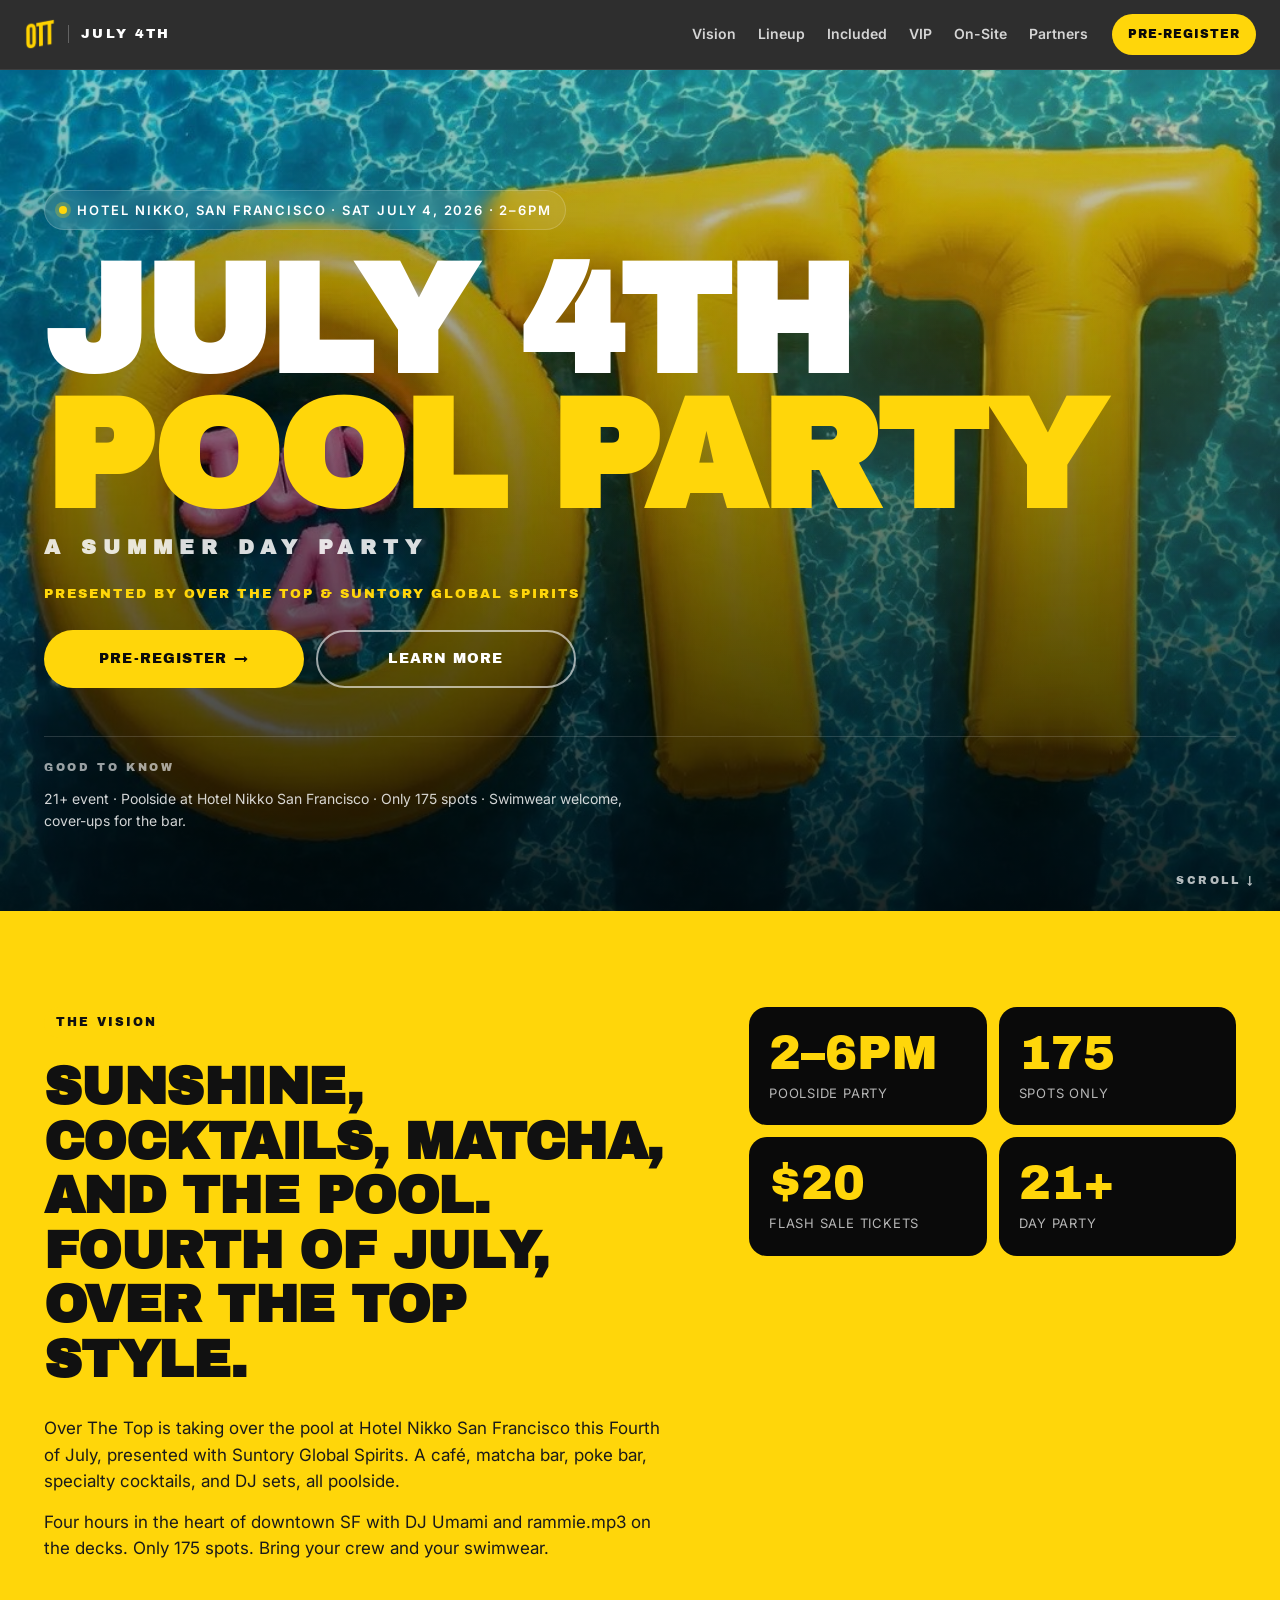
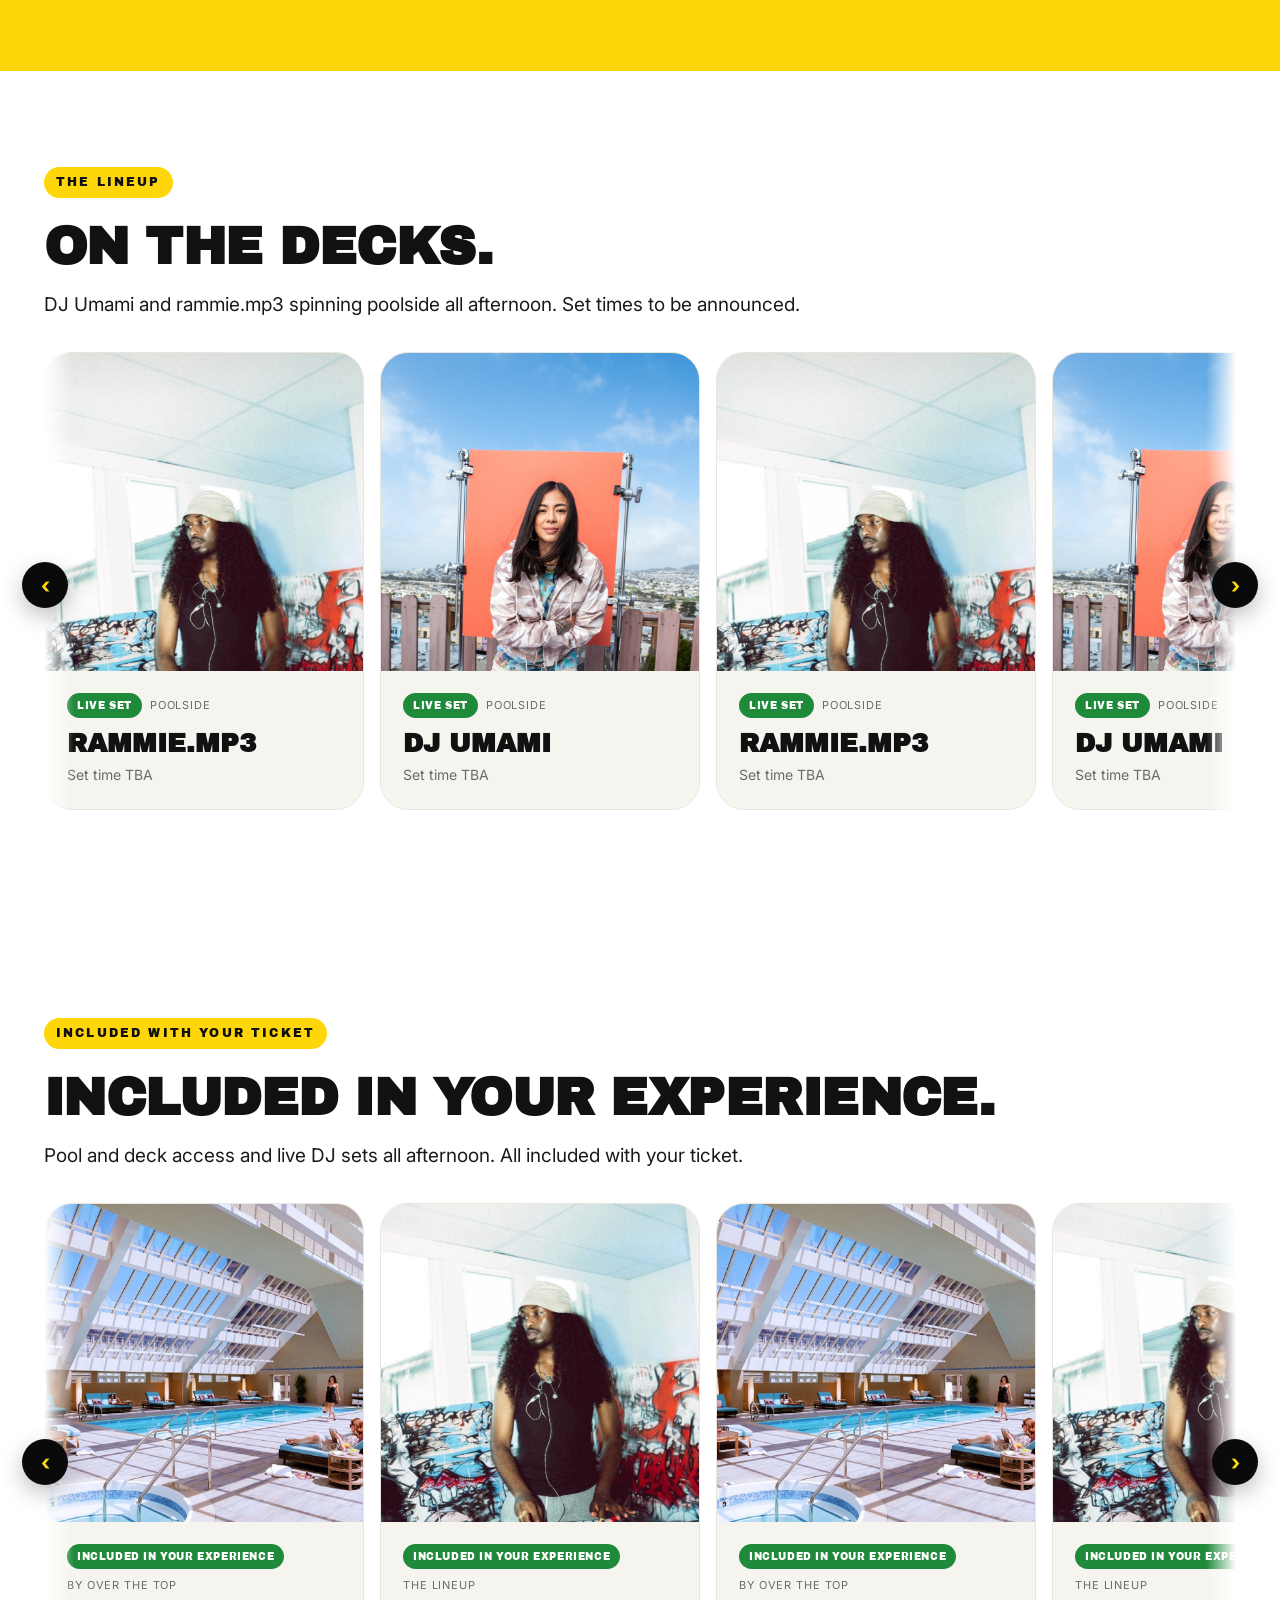
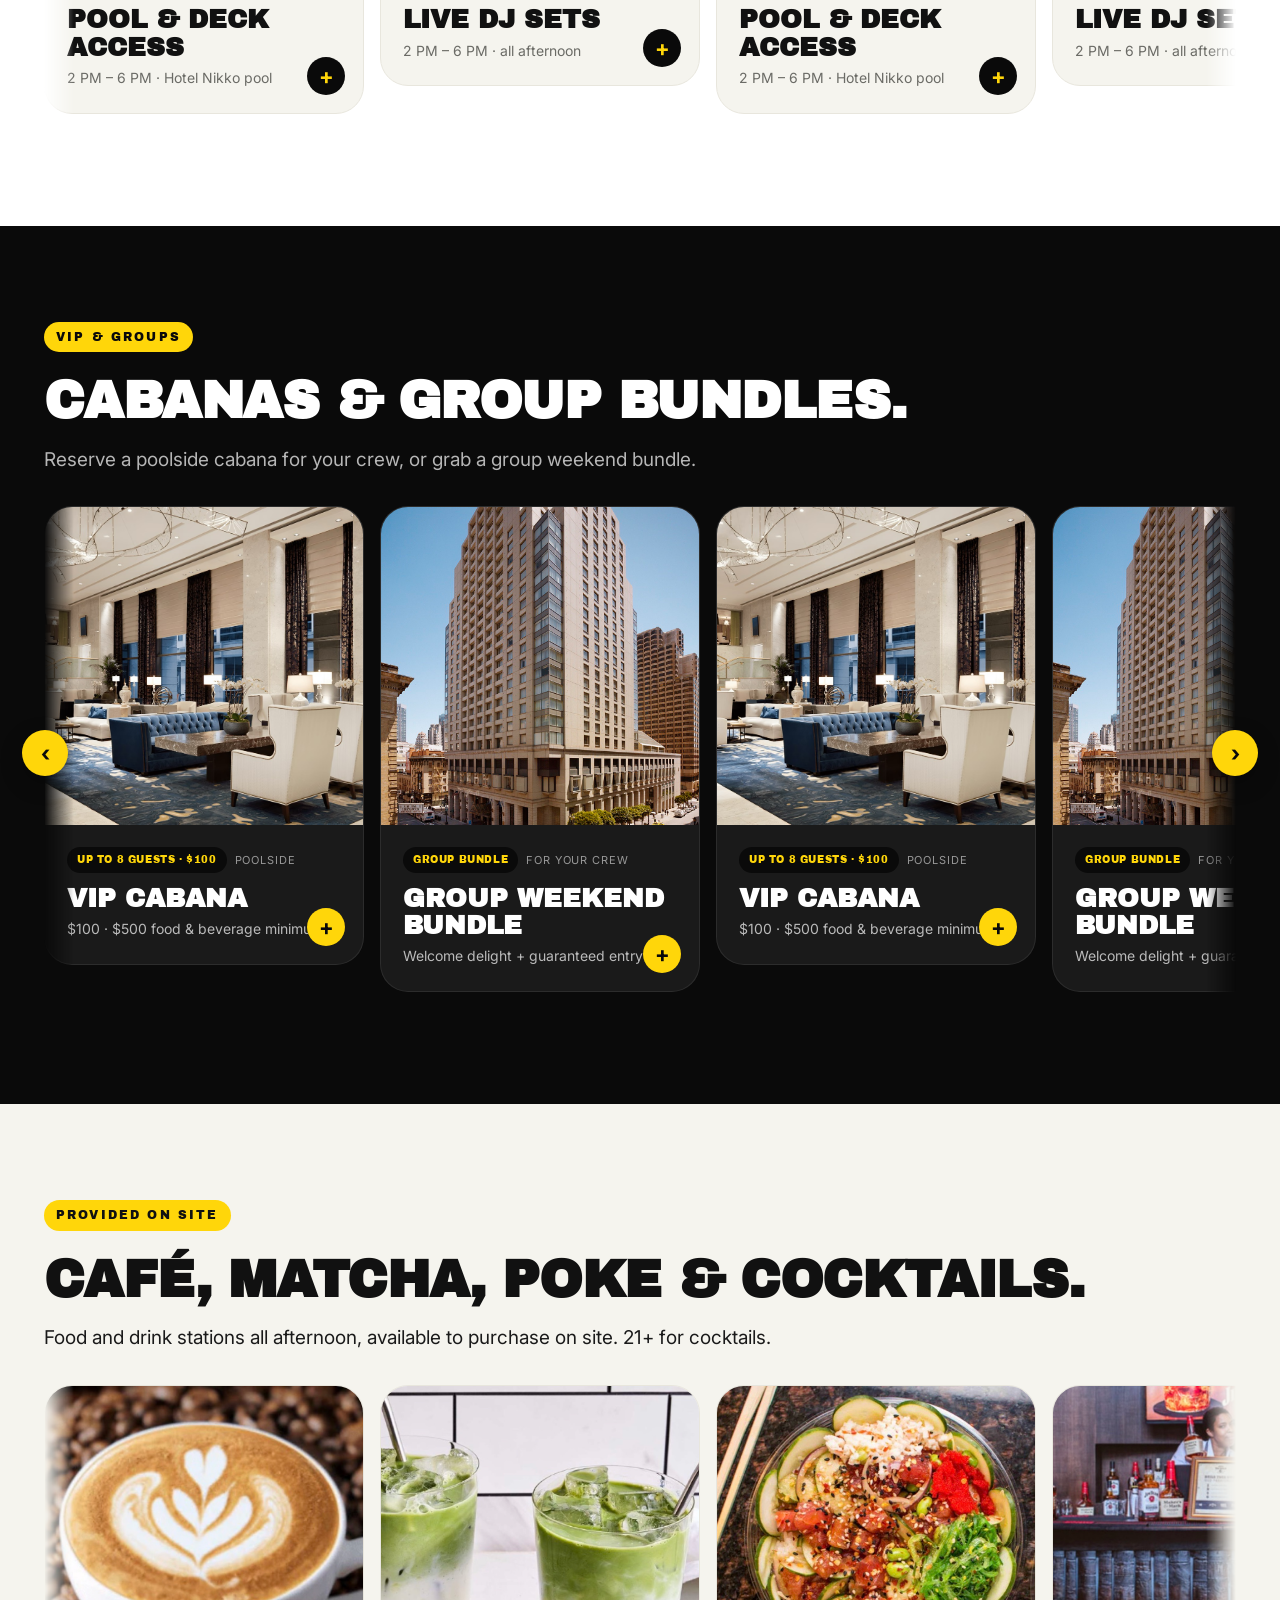
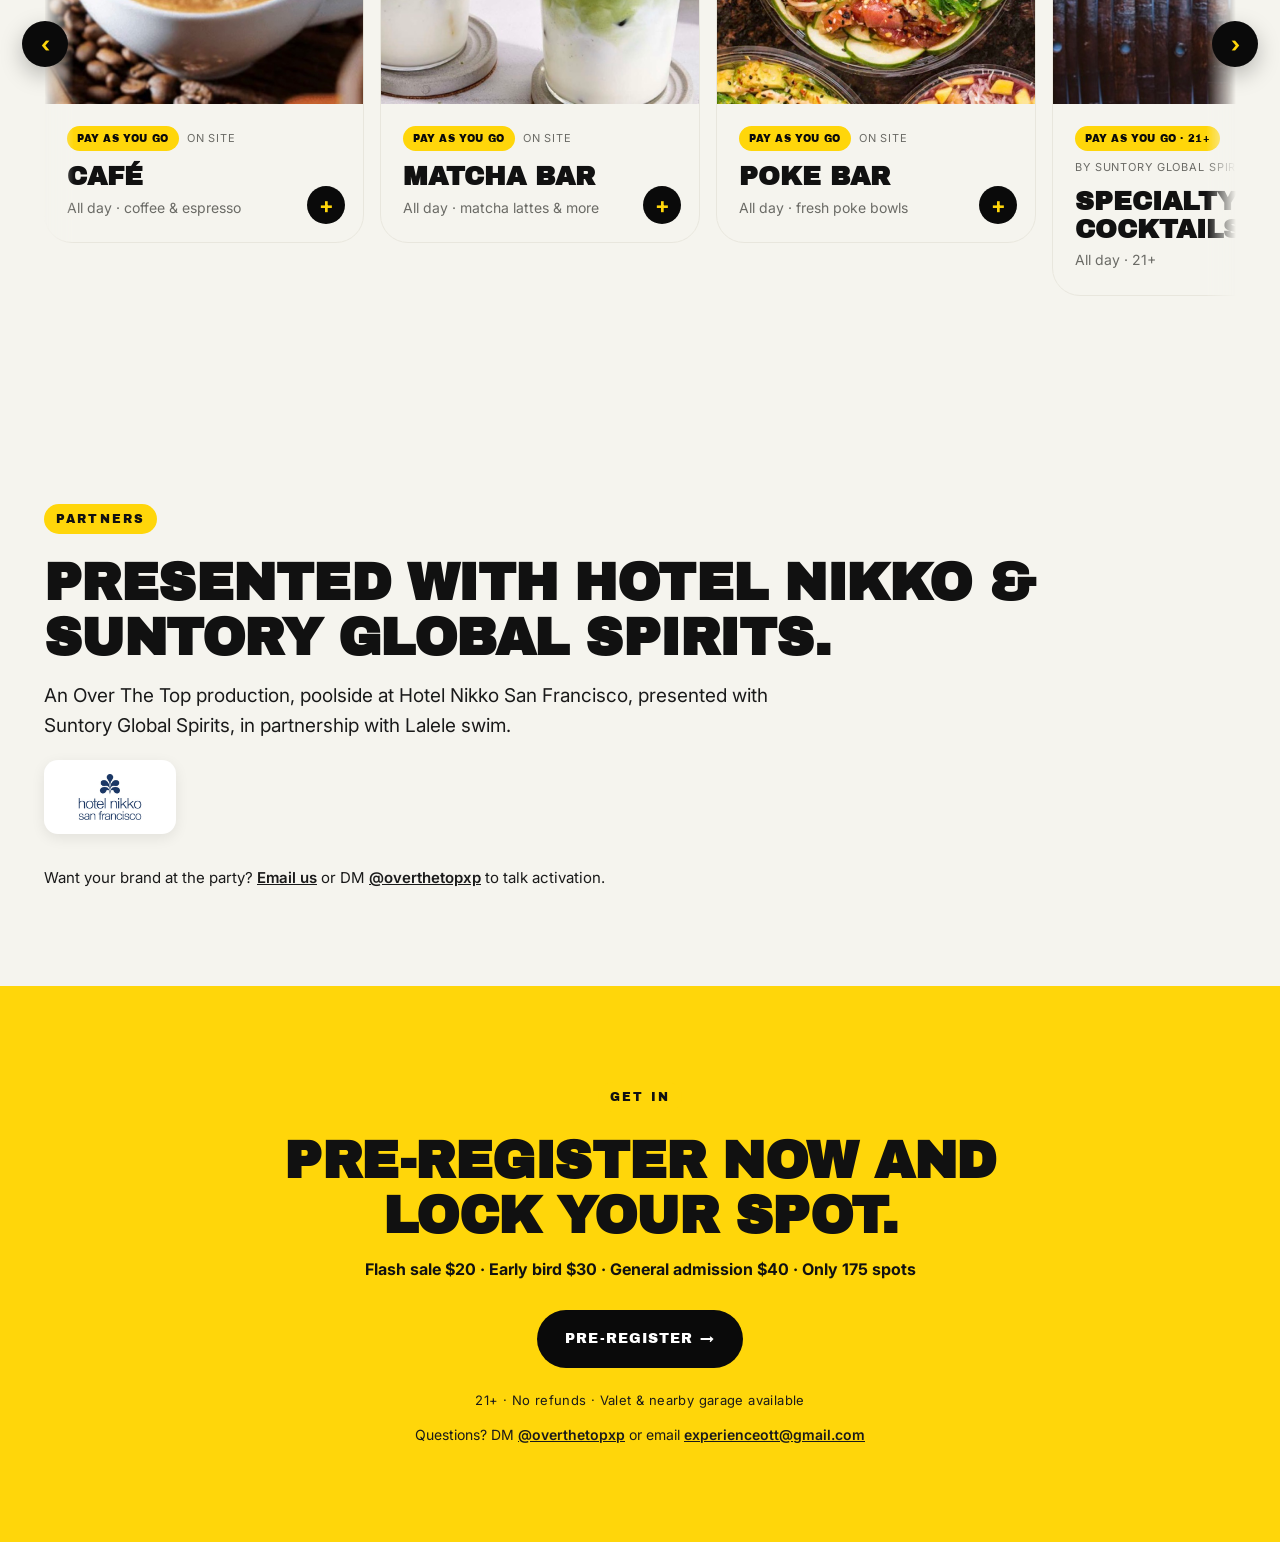
==== index.html @ 0bb02d98 "Revert palette to OTT yellow + black (undo Love Island theme)" ====
<!doctype html>
<html lang="en">
<head>
<meta charset="utf-8" />
<meta name="viewport" content="width=device-width, initial-scale=1, viewport-fit=cover" />
<meta name="theme-color" content="#FFD60A" />
<title>July 4th Pool Party · Sat July 4, 2026 · Hotel Nikko, San Francisco</title>
<meta name="description" content="Over The Top's July 4th Pool Party at Hotel Nikko San Francisco. Saturday, July 4, 2026, 2PM-6PM. Pool, café, matcha bar, poke bar, specialty cocktails, and DJ sets. 21+. Only 175 spots. Pre-register now." />

<meta property="og:title" content="July 4th Pool Party · Sat July 4, 2026 · Hotel Nikko SF" />
<meta property="og:description" content="Over The Top takes over the pool at Hotel Nikko San Francisco. Pool, café, matcha bar, poke bar, specialty cocktails, and DJ sets. Saturday, July 4, 2026, 2PM-6PM. 21+. Only 175 spots." />
<meta property="og:type" content="website" />
<meta property="og:image" content="images/hero.jpg" />

<link rel="preconnect" href="https://fonts.googleapis.com" />
<link rel="preconnect" href="https://fonts.gstatic.com" crossorigin />
<link href="https://fonts.googleapis.com/css2?family=Archivo+Black&family=Inter:wght@400;500;600;700;800;900&display=swap" rel="stylesheet" />

<link rel="stylesheet" href="styles.css" />

<!-- Meta Pixel Code -->
<script>
!function(f,b,e,v,n,t,s)
{if(f.fbq)return;n=f.fbq=function(){n.callMethod?
n.callMethod.apply(n,arguments):n.queue.push(arguments)};
if(!f._fbq)f._fbq=n;n.push=n;n.loaded=!0;n.version='2.0';
n.queue=[];t=b.createElement(e);t.async=!0;
t.src=v;s=b.getElementsByTagName(e)[0];
s.parentNode.insertBefore(t,s)}(window, document,'script',
'https://connect.facebook.net/en_US/fbevents.js');
fbq('init', '1495548463835448');
fbq('track', 'PageView');
</script>
<noscript><img height="1" width="1" style="display:none"
src="https://www.facebook.com/tr?id=1495548463835448&ev=PageView&noscript=1"
/></noscript>
<!-- End Meta Pixel Code -->
</head>
<body>

<header class="nav">
  <a href="#top" class="nav__brand">
    <img class="brand-mark" src="logos/ott.png" alt="Over The Top" />
    <span class="brand-divider"></span>
    <span class="brand-event">JULY 4TH</span>
  </a>
  <nav class="nav__links">
    <a href="#vision">Vision</a>
    <a href="#lineup">Lineup</a>
    <a href="#included">Included</a>
    <a href="#vip">VIP</a>
    <a href="#onsite">On-Site</a>
    <a href="#partners">Partners</a>
  </nav>
  <span class="rsvp-trigger rsvp-trigger--sm">
    <a class="btn btn--small btn--yellow" data-register href="https://sweatpals.com/event/4th-of-july-pool-party" tabindex="-1" aria-hidden="true">Pre-Register</a>
    <iframe class="rsvp-trigger__frame" title="Pre-Register"
            src="https://sweatpals.com/embed/4th-of-july-pool-party/buy-ticket?priceTierId=48515bac-a7c0-4e96-8b7e-aa19247d13ba&size=md&colorHex=FFD60A&fontFamily=Inter&buttonText=Pre-Register&loader=false"></iframe>
  </span>
</header>

<!-- HERO -->
<section class="hero" id="top">
  <img class="hero__bg" src="images/hero.jpg" alt="Over The Top pool party crowd" />
  <div class="hero__overlay"></div>
  <div class="hero__content">
    <div class="hero__eyebrow">
      <span class="dot"></span> Hotel Nikko, San Francisco · Sat July 4, 2026 · 2&ndash;6PM
    </div>
    <h1 class="hero__title">
      <span class="line">JULY 4TH</span>
      <span class="line line--yellow">POOL PARTY</span>
      <span class="line line--small">A SUMMER DAY PARTY</span>
    </h1>
    <p style="font-family:var(--display); font-size:13px; letter-spacing:.16em; text-transform:uppercase; color:var(--yellow); margin:0 0 26px;">Presented by Over The Top &amp; Suntory Global Spirits</p>
    <div class="hero__ctas">
      <span class="rsvp-trigger rsvp-trigger--lg">
        <a class="btn btn--yellow btn--lg" data-register href="https://sweatpals.com/event/4th-of-july-pool-party" tabindex="-1" aria-hidden="true">Pre-Register →</a>
        <iframe class="rsvp-trigger__frame" title="Pre-Register"
                src="https://sweatpals.com/embed/4th-of-july-pool-party/buy-ticket?priceTierId=48515bac-a7c0-4e96-8b7e-aa19247d13ba&size=lg&colorHex=FFD60A&fontFamily=Inter&buttonText=Pre-Register&loader=false"></iframe>
      </span>
      <a class="btn btn--ghost btn--lg" href="#vision">Learn more</a>
    </div>
    <div class="hero__partners">
      <span class="hero__partners-label">Good to know</span>
      <p style="font-size:14px; color:rgba(255,255,255,.82); margin:0; max-width:580px;">
        21+ event · Poolside at Hotel Nikko San Francisco · Only 175 spots · Swimwear welcome, cover-ups for the bar.
      </p>
    </div>
  </div>
  <div class="hero__scroll">scroll ↓</div>
</section>

<!-- VISION + STATS -->
<section class="band band--yellow" id="vision">
  <div class="container">
    <div class="vision__grid">
      <div class="vision__copy">
        <span class="kicker">The vision</span>
        <h2 class="h2">Sunshine, cocktails, matcha, and the pool. Fourth of July, Over The Top style.</h2>
        <p>
          Over The Top is taking over the pool at Hotel Nikko San Francisco this Fourth of July, presented
          with Suntory Global Spirits. A café, matcha bar, poke bar, specialty cocktails, and DJ sets,
          all poolside.
        </p>
        <p>
          Four hours in the heart of downtown SF with DJ Umami and rammie.mp3 on the decks. Only 175 spots.
          Bring your crew and your swimwear.
        </p>
      </div>
      <div class="vision__stats">
        <div class="stat"><div class="stat__num">2&ndash;6PM</div><div class="stat__label">Poolside party</div></div>
        <div class="stat"><div class="stat__num">175</div><div class="stat__label">Spots only</div></div>
        <div class="stat"><div class="stat__num">$20</div><div class="stat__label">Flash sale tickets</div></div>
        <div class="stat"><div class="stat__num">21+</div><div class="stat__label">Day party</div></div>
      </div>
    </div>
  </div>
</section>

<!-- DJ LINEUP -->
<section class="band" id="lineup">
  <div class="container">
    <span class="kicker">The lineup</span>
    <h2 class="h2">On the decks.</h2>
    <p class="lede" style="margin:-12px 0 24px; max-width:780px;">
      DJ Umami and rammie.mp3 spinning poolside all afternoon. Set times to be announced.
    </p>

    <div class="rail" data-rail>
      <button class="rail__nav rail__nav--prev" type="button" aria-label="Previous">‹</button>
      <div class="rail__viewport">
        <div class="rail__track">

          <article class="card card--rail card--dj">
            <img class="card__img" src="images/rammie.jpg" alt="rammie.mp3" />
            <div class="card__body">
              <div class="card__access-row">
                <span class="card__access card__access--free">Live set</span>
                <span class="card__attr">poolside</span>
              </div>
              <h3 class="card__title">rammie.mp3</h3>
              <p class="card__sub">Set time TBA</p>
            </div>
          </article>

          <article class="card card--rail card--dj">
            <img class="card__img" src="images/umami.jpg" alt="DJ Umami" />
            <div class="card__body">
              <div class="card__access-row">
                <span class="card__access card__access--free">Live set</span>
                <span class="card__attr">poolside</span>
              </div>
              <h3 class="card__title">DJ Umami</h3>
              <p class="card__sub">Set time TBA</p>
            </div>
          </article>

        </div>
      </div>
      <button class="rail__nav rail__nav--next" type="button" aria-label="Next">›</button>
    </div>
  </div>
</section>

<!-- SECTION 1: WHAT'S INCLUDED IN YOUR TICKET (free with entry) -->
<section class="band" id="included">
  <div class="container">
    <span class="kicker">Included with your ticket</span>
    <h2 class="h2">Included in your experience.</h2>
    <p class="lede" style="margin:-12px 0 24px; max-width:780px;">
      Pool and deck access and live DJ sets all afternoon. All included with your ticket.
    </p>

    <div class="rail" data-rail>
      <button class="rail__nav rail__nav--prev" type="button" aria-label="Previous">‹</button>
      <div class="rail__viewport">
        <div class="rail__track">

          <article class="card card--rail" data-card>
            <img class="card__img" src="images/nikko-pool.jpg" alt="Pool and deck access" />
            <div class="card__body">
              <div class="card__access-row">
                <span class="card__access card__access--free">Included in your experience</span>
                <span class="card__attr">by Over The Top</span>
              </div>
              <h3 class="card__title">Pool &amp; Deck Access</h3>
              <p class="card__sub">2 PM &ndash; 6 PM · Hotel Nikko pool</p>
              <div class="card__expand">
                <p>Full access to the pool and deck at Hotel Nikko San Francisco all afternoon.</p>
              </div>
              <button class="card__toggle" aria-label="Expand">+</button>
            </div>
          </article>

          <article class="card card--rail" data-card>
            <img class="card__img" src="images/rammie.jpg" alt="Live DJ sets poolside" />
            <div class="card__body">
              <div class="card__access-row">
                <span class="card__access card__access--free">Included in your experience</span>
                <span class="card__attr">the lineup</span>
              </div>
              <h3 class="card__title">Live DJ Sets</h3>
              <p class="card__sub">2 PM &ndash; 6 PM · all afternoon</p>
              <div class="card__expand">
                <p>DJ Umami and rammie.mp3 spinning poolside from doors to last call.</p>
              </div>
              <button class="card__toggle" aria-label="Expand">+</button>
            </div>
          </article>

        </div>
      </div>
      <button class="rail__nav rail__nav--next" type="button" aria-label="Next">›</button>
    </div>
  </div>
</section>

<!-- SECTION 2: VIP CABANAS & GROUPS -->
<section class="band band--dark" id="vip">
  <div class="container">
    <span class="kicker kicker--yellow">VIP &amp; Groups</span>
    <h2 class="h2 h2--light">Cabanas &amp; group bundles.</h2>
    <p class="lede" style="color:rgba(255,255,255,.7); margin:-12px 0 24px; max-width:780px;">
      Reserve a poolside cabana for your crew, or grab a group weekend bundle.
    </p>

    <div class="rail" data-rail>
      <button class="rail__nav rail__nav--prev" type="button" aria-label="Previous">‹</button>
      <div class="rail__viewport">
        <div class="rail__track">

          <article class="card card--rail card--dark" data-card>
            <img class="card__img" src="images/nikko-lobby.jpg" alt="VIP poolside cabana" />
            <div class="card__body">
              <div class="card__access-row">
                <span class="card__access card__access--vip">Up to 8 guests · $100</span>
                <span class="card__attr">poolside</span>
              </div>
              <h3 class="card__title">VIP Cabana</h3>
              <p class="card__sub">$100 · $500 food &amp; beverage minimum</p>
              <div class="card__expand">
                <p>A reserved poolside cabana for up to 8 guests. $100 to reserve, with a $500 food and beverage minimum. 21+.</p>
              </div>
              <button class="card__toggle" aria-label="Expand">+</button>
            </div>
          </article>

          <article class="card card--rail card--dark" data-card>
            <img class="card__img" src="images/nikko-exterior.jpg" alt="Group weekend bundle" />
            <div class="card__body">
              <div class="card__access-row">
                <span class="card__access card__access--vip">Group bundle</span>
                <span class="card__attr">for your crew</span>
              </div>
              <h3 class="card__title">Group Weekend Bundle</h3>
              <p class="card__sub">Welcome delight + guaranteed entry</p>
              <div class="card__expand">
                <p>Group weekend bundle options for your crew. Comes with a welcome special delight at check-in and guarantees your event ticket.</p>
              </div>
              <button class="card__toggle" aria-label="Expand">+</button>
            </div>
          </article>

        </div>
      </div>
      <button class="rail__nav rail__nav--next" type="button" aria-label="Next">›</button>
    </div>
  </div>
</section>

<!-- SECTION 3: WHAT'S PROVIDED ON SITE (pay-as-you-go) -->
<section class="band band--cream" id="onsite">
  <div class="container">
    <span class="kicker">Provided on site</span>
    <h2 class="h2">Café, matcha, poke &amp; cocktails.</h2>
    <p class="lede" style="margin:-12px 0 24px; max-width:780px;">
      Food and drink stations all afternoon, available to purchase on site. 21+ for cocktails.
    </p>

    <div class="rail" data-rail>
      <button class="rail__nav rail__nav--prev" type="button" aria-label="Previous">‹</button>
      <div class="rail__viewport">
        <div class="rail__track">

          <article class="card card--rail" data-card>
            <img class="card__img" src="images/cafe.jpg" alt="Café" />
            <div class="card__body">
              <div class="card__access-row">
                <span class="card__access card__access--cash">Pay as you go</span>
                <span class="card__attr">on site</span>
              </div>
              <h3 class="card__title">Café</h3>
              <p class="card__sub">All day · coffee &amp; espresso</p>
              <div class="card__expand">
                <p>A full café poolside all afternoon. Coffee, espresso drinks, and more.</p>
              </div>
              <button class="card__toggle" aria-label="Expand">+</button>
            </div>
          </article>

          <article class="card card--rail" data-card>
            <img class="card__img" src="images/matcha.jpg" alt="Matcha bar" />
            <div class="card__body">
              <div class="card__access-row">
                <span class="card__access card__access--cash">Pay as you go</span>
                <span class="card__attr">on site</span>
              </div>
              <h3 class="card__title">Matcha Bar</h3>
              <p class="card__sub">All day · matcha lattes &amp; more</p>
              <div class="card__expand">
                <p>A dedicated matcha bar serving lattes and specialty matcha drinks all afternoon.</p>
              </div>
              <button class="card__toggle" aria-label="Expand">+</button>
            </div>
          </article>

          <article class="card card--rail" data-card>
            <img class="card__img" src="images/poke.jpg" alt="Poke bar" />
            <div class="card__body">
              <div class="card__access-row">
                <span class="card__access card__access--cash">Pay as you go</span>
                <span class="card__attr">on site</span>
              </div>
              <h3 class="card__title">Poke Bar</h3>
              <p class="card__sub">All day · fresh poke bowls</p>
              <div class="card__expand">
                <p>Fresh poke bowls built to order, served poolside all afternoon.</p>
              </div>
              <button class="card__toggle" aria-label="Expand">+</button>
            </div>
          </article>

          <article class="card card--rail" data-card>
            <img class="card__img" src="images/cocktails.jpg" alt="Specialty cocktails" />
            <div class="card__body">
              <div class="card__access-row">
                <span class="card__access card__access--cash">Pay as you go · 21+</span>
                <span class="card__attr">by Suntory Global Spirits</span>
              </div>
              <h3 class="card__title">Specialty Cocktails</h3>
              <p class="card__sub">All day · 21+</p>
              <div class="card__expand">
                <p>Specialty cocktails and beverage offerings by Suntory Global Spirits, poolside all afternoon. 21+.</p>
              </div>
              <button class="card__toggle" aria-label="Expand">+</button>
            </div>
          </article>

        </div>
      </div>
      <button class="rail__nav rail__nav--next" type="button" aria-label="Next">›</button>
    </div>
  </div>
</section>

<!-- RUN OF SHOW (hidden on the public page; still available at run-of-show.html) -->
<section class="band band--dark" id="schedule" hidden>
  <div class="container">
    <span class="kicker kicker--yellow">Run of show</span>
    <h2 class="h2 h2--light">A day designed to flow.</h2>
    <p class="lede" style="color:rgba(255,255,255,.7); margin:-12px 0 36px; max-width:780px;">
      Doors at 2, last pour at 6. Four hours of sunshine, music, and the pool at Hotel Nikko. Times below are a draft and may shift.
    </p>

    <ol class="schedule">
      <li><span class="schedule__time">2:00 PM</span><span class="schedule__title">Doors open · Pool opens</span><span class="schedule__sub">Music starts poolside</span></li>
      <li><span class="schedule__time">2:30 PM</span><span class="schedule__title">Bar &amp; cabanas open</span><span class="schedule__sub">21+ · café, matcha, poke &amp; cocktails · VIP cabanas</span></li>
      <li><span class="schedule__time">3:30 PM</span><span class="schedule__title">Peak set</span><span class="schedule__sub">The afternoon hits its stride</span></li>
      <li><span class="schedule__time">5:45 PM</span><span class="schedule__title">Last call &amp; closing set</span><span class="schedule__sub">Final pours from the bar</span></li>
      <li><span class="schedule__time">6:00 PM</span><span class="schedule__title">Event ends</span><span class="schedule__sub">Happy Fourth from Over The Top</span></li>
    </ol>
  </div>
</section>

<!-- VENUE (hidden on the public page) -->
<section class="band band--cream" id="venue" hidden>
  <div class="container">
    <span class="kicker">Venue &amp; directions</span>
    <h2 class="h2">Hotel Nikko, San Francisco.</h2>
    <p class="lede" style="margin:-12px 0 28px; max-width:780px;">
      222 Mason St, San Francisco, CA 94102. A pool in the heart of downtown San Francisco, steps from Union Square. Valet parking on site and a nearby public garage.
    </p>
    <div class="venue-cta">
      <a class="btn btn--black btn--lg" href="https://www.google.com/maps/search/?api=1&query=Hotel+Nikko+222+Mason+St+San+Francisco+CA" target="_blank" rel="noopener">Get directions</a>
    </div>
    <p style="text-align:center; margin:22px 0 0; font-size:14px; color:var(--gray-500); letter-spacing:.04em;">
      21+ event &nbsp;·&nbsp; No refunds &nbsp;·&nbsp; Valet &amp; nearby garage available
    </p>
  </div>
</section>

<!-- PARTNERS -->
<section class="band band--cream" id="partners">
  <div class="container">
    <span class="kicker">Partners</span>
    <h2 class="h2">Presented with Hotel Nikko &amp; Suntory Global Spirits.</h2>
    <p class="lede" style="margin:-12px 0 8px; max-width:780px;">
      An Over The Top production, poolside at Hotel Nikko San Francisco, presented with Suntory Global Spirits,
      in partnership with Lalele swim.
    </p>

    <div class="partner-logos">
      <span class="partner-logo"><img src="logos/hotel-nikko.jpg" alt="Hotel Nikko San Francisco" /></span>
    </div>

    <p class="partners-cta">
      Want your brand at the party? <a href="mailto:experienceott@gmail.com?subject=July%204th%20Pool%20Party%20Partnership">Email us</a>
      or DM <a href="https://instagram.com/overthetopxp" target="_blank" rel="noopener">@overthetopxp</a> to talk activation.
    </p>
  </div>
</section>

<!-- GALLERY -->
<section class="band" id="gallery" hidden>
  <div class="container">
    <span class="kicker">Past editions</span>
    <h2 class="h2">What it actually looks like.</h2>
  </div>
  <div class="gallery">
    <img src="images/gallery-1.jpg" alt="" loading="lazy" />
    <img src="images/gallery-2.jpg" alt="" loading="lazy" />
    <img src="images/gallery-3.jpg" alt="" loading="lazy" />
    <img src="images/gallery-4.jpg" alt="" loading="lazy" />
    <img src="images/gallery-5.jpg" alt="" loading="lazy" />
    <img src="images/gallery-6.jpg" alt="" loading="lazy" />
    <img src="images/gallery-7.jpg" alt="" loading="lazy" />
    <img src="images/gallery-8.jpg" alt="" loading="lazy" />
    <img src="images/gallery-9.jpg" alt="" loading="lazy" />
    <img src="images/gallery-10.jpg" alt="" loading="lazy" />
    <img src="images/gallery-11.jpg" alt="" loading="lazy" />
    <img src="images/gallery-12.jpg" alt="" loading="lazy" />
    <img src="images/gallery-13.jpg" alt="" loading="lazy" />
    <img src="images/gallery-14.jpg" alt="" loading="lazy" />
    <img src="images/gallery-15.jpg" alt="" loading="lazy" />
    <img src="images/gallery-16.jpg" alt="" loading="lazy" />
  </div>
</section>

<!-- REGISTER / CTA -->
<section class="band band--yellow" id="register">
  <div class="container container--narrow text-center">
    <span class="kicker">Get in</span>
    <h2 class="h2" style="margin-bottom:14px;">Pre-register now and lock your spot.</h2>
    <p style="margin:0 0 28px; font-weight:700; color:var(--ink);">
      Flash sale $20 · Early bird $30 · General admission $40 · Only 175 spots
    </p>
    <div class="cta-row">
      <span class="rsvp-trigger rsvp-trigger--lg">
        <a class="btn btn--black btn--lg" data-register href="https://sweatpals.com/event/4th-of-july-pool-party" tabindex="-1" aria-hidden="true">Pre-Register →</a>
        <iframe class="rsvp-trigger__frame" title="Pre-Register"
                src="https://sweatpals.com/embed/4th-of-july-pool-party/buy-ticket?priceTierId=48515bac-a7c0-4e96-8b7e-aa19247d13ba&size=lg&colorHex=000000&fontFamily=Inter&buttonText=Pre-Register&loader=false"></iframe>
      </span>
    </div>
    <p style="margin:22px 0 0; font-size:13px; color:var(--ink-2); letter-spacing:.03em;">
      21+ · No refunds · Valet &amp; nearby garage available
    </p>
    <p style="margin:14px 0 0; font-size:14px; color:var(--ink-2);">
      Questions? DM <a href="https://instagram.com/overthetopxp" target="_blank" rel="noopener" style="font-weight:600; text-decoration:underline;">@overthetopxp</a>
      or email <a href="mailto:experienceott@gmail.com" style="font-weight:600; text-decoration:underline;">experienceott@gmail.com</a>
    </p>
  </div>
</section>

<script src="script.js"></script>
<!-- Sweatpals Pre-Register / waitlist checkout overlay (opens the sign-up modal on Pre-Register clicks) -->
<script src="https://sweatpals.com/static/embed/event/checkout/script.js?enableAutoEmbed=false&eventAlias=4th-of-july-pool-party&colorHex=ffffff&fontFamily=Poppins&priceTierId=48515bac-a7c0-4e96-8b7e-aa19247d13ba"></script>
</body>
</html>
---- styles.css ----
/* ============ TOKENS ============ */
:root {
  --yellow: #FFD60A;
  --yellow-deep: #F5C400;
  --black: #0A0A0A;
  --ink: #111111;
  --ink-2: #1a1a1a;
  --gray-100: #F5F4EE;
  --gray-200: #E8E6DD;
  --gray-500: #6B6B66;
  --white: #FFFFFF;

  --radius: 18px;
  --radius-lg: 28px;

  --container: 1240px;
  --container-narrow: 820px;

  --shadow-sm: 0 4px 14px rgba(0,0,0,.08);
  --shadow-md: 0 14px 40px rgba(0,0,0,.18);

  --display: "Archivo Black", "Inter", system-ui, -apple-system, "Segoe UI", sans-serif;
  --body: "Inter", system-ui, -apple-system, "Segoe UI", sans-serif;
}

* { box-sizing: border-box; }
html, body { margin: 0; padding: 0; }
html { scroll-behavior: smooth; -webkit-text-size-adjust: 100%; }

body {
  font-family: var(--body);
  color: var(--ink);
  background: var(--white);
  line-height: 1.55;
  -webkit-font-smoothing: antialiased;
  text-rendering: optimizeLegibility;
}

img { display: block; max-width: 100%; }
a { color: inherit; }
button { font: inherit; }

/* ============ LAYOUT HELPERS ============ */
.container {
  max-width: var(--container);
  margin: 0 auto;
  padding: 0 24px;
}
.container--narrow { max-width: var(--container-narrow); }
.text-center { text-align: center; }

.kicker {
  display: inline-block;
  font-family: var(--display);
  font-size: 12px;
  letter-spacing: 0.18em;
  text-transform: uppercase;
  color: var(--ink);
  background: var(--yellow);
  padding: 6px 12px;
  border-radius: 999px;
  margin-bottom: 22px;
}
.kicker--yellow { background: var(--yellow); color: var(--black); }

.h2 {
  font-family: var(--display);
  font-weight: 900;
  font-size: clamp(28px, 4.5vw, 52px);
  line-height: 1.05;
  letter-spacing: -0.01em;
  margin: 0 0 28px;
  text-transform: uppercase;
}
.h2--light { color: var(--white); }

.lede {
  font-size: clamp(16px, 1.6vw, 19px);
  color: var(--ink-2);
  max-width: 640px;
  margin: 0 auto 32px;
}

/* ============ NAV ============ */
.nav {
  position: relative;
  z-index: 1;
  display: flex;
  align-items: center;
  gap: 24px;
  padding: 14px 24px;
  background: rgba(10,10,10,.85);
  backdrop-filter: blur(14px);
  -webkit-backdrop-filter: blur(14px);
  color: var(--white);
  border-bottom: 1px solid rgba(255,255,255,.08);
}
.nav__brand {
  display: flex;
  align-items: center;
  gap: 12px;
  text-decoration: none;
  font-family: var(--display);
  letter-spacing: 0.04em;
}
.brand-mark {
  display: block;
  height: 32px;
  width: auto;
}
.brand-mark--lg { height: 60px; }
.brand-divider {
  width: 1px; height: 18px;
  background: rgba(255,255,255,.25);
}
.brand-event {
  font-size: 13px;
  letter-spacing: 0.18em;
  text-transform: uppercase;
}
.nav__links {
  display: none;
  gap: 22px;
  margin-left: auto;
}
.nav__links a {
  font-size: 14px;
  font-weight: 600;
  color: rgba(255,255,255,.8);
  text-decoration: none;
}
.nav__links a:hover { color: var(--yellow); }
.nav .btn { margin-left: auto; }
@media (min-width: 880px) {
  .nav__links { display: flex; }
  .nav .btn { margin-left: 0; }
}

/* ============ BUTTONS ============ */
.btn {
  display: inline-flex;
  align-items: center;
  justify-content: center;
  gap: 6px;
  font-family: var(--display);
  font-size: 13px;
  letter-spacing: 0.08em;
  text-transform: uppercase;
  text-decoration: none;
  padding: 12px 18px;
  border-radius: 999px;
  border: 2px solid transparent;
  cursor: pointer;
  transition: transform .15s ease, background .15s ease, color .15s ease, border-color .15s ease;
  white-space: nowrap;
}
.btn:hover { transform: translateY(-1px); }
.btn--small { padding: 9px 14px; font-size: 12px; }
.btn--lg { padding: 16px 26px; font-size: 14px; }
.btn--yellow { background: var(--yellow); color: var(--black); }
.btn--yellow:hover { background: var(--yellow-deep); }
.btn--black { background: var(--black); color: var(--white); }
.btn--black:hover { background: var(--ink-2); }
.btn--ghost { background: transparent; color: var(--white); border-color: rgba(255,255,255,.6); }
.btn--ghost:hover { background: rgba(255,255,255,.1); }
.btn--ghost-dark { background: transparent; color: var(--black); border-color: var(--black); }
.btn--ghost-dark:hover { background: rgba(0,0,0,.06); }

/* ============ HERO ============ */
.hero {
  position: relative;
  min-height: 90vh;
  display: flex;
  align-items: flex-end;
  overflow: hidden;
  color: var(--white);
}
.hero__bg {
  position: absolute;
  inset: 0;
  width: 100%;
  height: 100%;
  object-fit: cover;
  z-index: 0;
}
.hero__overlay {
  position: absolute;
  inset: 0;
  z-index: 1;
  background:
    radial-gradient(ellipse at 80% 20%, rgba(255,214,10,.18), transparent 55%),
    linear-gradient(180deg, rgba(0,0,0,.2) 0%, rgba(0,0,0,.55) 55%, rgba(0,0,0,.85) 100%);
}
.hero__content {
  position: relative;
  z-index: 2;
  width: 100%;
  max-width: var(--container);
  margin: 0 auto;
  padding: 120px 24px 80px;
}
.hero__eyebrow {
  display: inline-flex;
  align-items: center;
  gap: 10px;
  font-family: var(--body);
  font-weight: 600;
  font-size: 13px;
  letter-spacing: 0.14em;
  text-transform: uppercase;
  background: rgba(255,255,255,.08);
  border: 1px solid rgba(255,255,255,.18);
  padding: 9px 14px;
  border-radius: 999px;
  backdrop-filter: blur(8px);
  margin-bottom: 24px;
}
.hero__eyebrow .dot {
  width: 8px; height: 8px; border-radius: 50%; background: var(--yellow);
  box-shadow: 0 0 0 4px rgba(255,214,10,.25);
}
.hero__title {
  font-family: var(--display);
  font-weight: 900;
  text-transform: uppercase;
  font-size: clamp(56px, 12vw, 180px);
  line-height: 0.88;
  letter-spacing: -0.02em;
  margin: 0 0 28px;
}
.hero__title .line { display: block; }
.hero__title .line--yellow { color: var(--yellow); }
.hero__title .line--small {
  font-size: clamp(16px, 1.6vw, 22px);
  letter-spacing: 0.34em;
  font-weight: 900;
  margin-top: 14px;
  color: rgba(255,255,255,.85);
}
.hero__sub {
  max-width: 620px;
  font-size: clamp(15px, 1.5vw, 18px);
  color: rgba(255,255,255,.85);
  margin: 0 0 32px;
}
.hero__ctas {
  display: flex;
  flex-wrap: wrap;
  gap: 12px;
  margin-bottom: 48px;
}
.hero__ctas .btn--lg,
.hero__ctas .rsvp-trigger { min-width: 260px; }
.hero__ctas .rsvp-trigger .btn--lg { width: 100%; min-width: 0; }
.hero__partners {
  border-top: 1px solid rgba(255,255,255,.15);
  padding-top: 22px;
}
.hero__partners-label {
  font-family: var(--display);
  font-size: 11px;
  letter-spacing: 0.24em;
  text-transform: uppercase;
  color: rgba(255,255,255,.6);
  display: block;
  margin-bottom: 12px;
}
.hero__partners-label--social { margin-top: 28px; }
.logo-marquee {
  width: 100%;
  max-width: 980px;
  overflow: hidden;
  -webkit-mask-image: linear-gradient(to right, transparent, #000 6%, #000 94%, transparent);
  mask-image: linear-gradient(to right, transparent, #000 6%, #000 94%, transparent);
}
.logo-row {
  display: flex;
  align-items: center;
  width: max-content;
  animation: logo-scroll 36s linear infinite;
}
.logo-row:hover { animation-play-state: paused; }
.logo-row--alt { animation-duration: 30s; }
@keyframes logo-scroll {
  from { transform: translateX(0); }
  to { transform: translateX(-33.333%); }
}
.logo-row img {
  height: 38px;
  width: auto;
  max-width: 130px;
  margin-right: 48px;
  flex: 0 0 auto;
  object-fit: contain;
  object-position: center;
  filter: brightness(0) invert(1);
  opacity: 0.9;
}
@media (max-width: 480px) {
  .logo-row img { height: 32px; max-width: 110px; margin-right: 32px; }
}
@media (prefers-reduced-motion: reduce) {
  .logo-row,
  .partner-track { animation: none; }
}
.hero__scroll {
  position: absolute;
  z-index: 2;
  bottom: 22px;
  right: 24px;
  font-family: var(--display);
  font-size: 11px;
  letter-spacing: 0.24em;
  color: rgba(255,255,255,.7);
  text-transform: uppercase;
}

/* ============ BANDS ============ */
.band {
  padding: 96px 0;
  background: var(--white);
}
.band--yellow { background: var(--yellow); }
.band--cream { background: var(--gray-100); }
.band--dark { background: var(--black); color: var(--white); }
.band--dark .h2 { color: var(--white); }

@media (max-width: 720px) {
  .band { padding: 72px 0; }
}

/* ============ VISION ============ */
.vision__grid {
  display: grid;
  gap: 48px;
}
.vision__copy p { font-size: clamp(15px, 1.4vw, 17px); margin: 0 0 14px; color: var(--ink-2); }
.vision__copy strong { background: rgba(0,0,0,.08); padding: 1px 6px; border-radius: 4px; }
.vision__stats {
  display: grid;
  grid-template-columns: repeat(2, 1fr);
  gap: 12px;
}
.stat {
  background: var(--black);
  color: var(--white);
  padding: 22px 20px;
  border-radius: var(--radius);
}
.stat__num {
  font-family: var(--display);
  font-size: clamp(32px, 4vw, 48px);
  line-height: 1;
  color: var(--yellow);
  margin-bottom: 6px;
}
.stat__label {
  font-size: 13px;
  letter-spacing: 0.06em;
  text-transform: uppercase;
  color: rgba(255,255,255,.7);
}
@media (min-width: 900px) {
  .vision__grid { grid-template-columns: 1.3fr 1fr; align-items: start; gap: 72px; }
  .vision__stats { grid-template-columns: repeat(2, 1fr); }
}

/* ============ SCHEDULE ============ */
.ros-phase-label {
  display: inline-block;
  font-family: var(--display);
  font-size: 11px;
  letter-spacing: 0.18em;
  text-transform: uppercase;
  color: var(--black);
  background: var(--yellow);
  padding: 7px 14px;
  border-radius: 999px;
  margin: 28px 0 6px;
}
.ros-phase-label:first-of-type { margin-top: 8px; }

/* ============ OPERATIONAL ASKS ============ */
.ops-simple {
  list-style: none;
  margin: 0;
  padding: 0;
  max-width: 820px;
}
.ops-simple li {
  display: flex;
  align-items: flex-start;
  gap: 18px;
  padding: 22px 0;
  border-top: 1px solid var(--gray-200);
}
.ops-simple li:first-child { border-top: none; padding-top: 4px; }
.ops-simple h4 {
  font-family: var(--display);
  font-size: clamp(18px, 2vw, 22px);
  text-transform: uppercase;
  letter-spacing: -0.005em;
  margin: 0 0 6px;
  color: var(--ink);
}
.ops-simple p {
  margin: 0;
  font-size: 15px;
  line-height: 1.5;
  color: var(--gray-500);
}
.ops-status {
  display: inline-block;
  flex-shrink: 0;
  width: 12px;
  height: 12px;
  border-radius: 50%;
  margin-top: 10px;
  background: var(--gray-500);
  box-shadow: 0 0 0 3px rgba(0,0,0,.04);
}
.ops-status.is-confirmed { background: #34C759; }
.ops-status.is-pending { background: var(--yellow); }
.ops-status.is-open { background: #FF453A; }

/* ============ VENUE / SITE MAP ============ */
.venue-map {
  margin: 0;
  border-radius: var(--radius-lg);
  overflow: hidden;
  background: var(--white);
  border: 1px solid var(--gray-200);
  box-shadow: var(--shadow-md);
}
.venue-map img {
  width: 100%;
  height: auto;
  display: block;
}
.venue-map figcaption {
  font-family: var(--body);
  font-size: 13px;
  color: var(--gray-500);
  text-align: center;
  padding: 14px 16px;
  background: var(--white);
  letter-spacing: 0.04em;
}
.venue-cta {
  text-align: center;
  margin-top: 28px;
}

.schedule {
  list-style: none;
  margin: 0;
  padding: 0;
  display: grid;
  gap: 0;
}
.schedule li {
  display: grid;
  grid-template-columns: 110px 1fr;
  align-items: baseline;
  padding: 22px 0;
  border-bottom: 1px solid rgba(255,255,255,.1);
  gap: 16px;
}
.schedule li:last-child { border-bottom: none; }
.schedule__time {
  font-family: var(--display);
  font-size: 14px;
  letter-spacing: 0.08em;
  color: var(--yellow);
  text-transform: uppercase;
}
.schedule__title {
  font-family: var(--display);
  font-size: clamp(18px, 2vw, 24px);
  text-transform: uppercase;
  letter-spacing: -0.005em;
  display: block;
}
.schedule__sub {
  display: block;
  font-size: 14px;
  color: rgba(255,255,255,.65);
  margin-top: 4px;
  grid-column: 2;
}
@media (min-width: 720px) {
  .schedule li { grid-template-columns: 160px 1fr; }
}

/* ============ PROGRAMMING GRID ============ */
.prog-grid {
  display: grid;
  gap: 18px;
  grid-template-columns: 1fr;
}
.card {
  position: relative;
  border-radius: var(--radius-lg);
  overflow: hidden;
  background: var(--gray-100);
  border: 1px solid var(--gray-200);
  transition: transform .25s ease, box-shadow .25s ease;
  cursor: pointer;
}
.card:hover { transform: translateY(-3px); box-shadow: var(--shadow-md); }
.card__img {
  width: 100%;
  aspect-ratio: 1 / 1;
  object-fit: cover;
  display: block;
}
/* Portrait shots: anchor crop to top so the subject's face is visible */
.card__img[src*="dj-sets"],
.card__img[src*="singalong"] { object-position: center top; }
.card__body {
  position: relative;
  padding: 22px 22px 24px;
}
.card__partner {
  font-family: var(--display);
  font-size: 10px;
  letter-spacing: 0.06em;
  text-transform: uppercase;
  color: var(--ink);
  background: var(--yellow);
  display: inline-block;
  padding: 5px 10px;
  border-radius: 999px;
  margin-bottom: 12px;
}
.card__title {
  font-family: var(--display);
  font-size: clamp(20px, 2.4vw, 26px);
  line-height: 1.05;
  margin: 0 0 6px;
  text-transform: uppercase;
}
.card__sub {
  font-size: 14px;
  color: var(--gray-500);
  margin: 0;
}
.card__expand {
  max-height: 0;
  overflow: hidden;
  transition: max-height .35s ease, margin .35s ease;
}
.card__expand p {
  margin: 16px 0 0;
  font-size: 15px;
  color: var(--ink-2);
}
.card.is-open .card__expand { max-height: 320px; }
.card__toggle {
  position: absolute;
  right: 18px;
  bottom: 18px;
  width: 38px; height: 38px;
  border-radius: 50%;
  background: var(--black);
  color: var(--yellow);
  border: none;
  font-size: 22px;
  font-weight: 700;
  line-height: 1;
  display: inline-flex;
  align-items: center;
  justify-content: center;
  cursor: pointer;
  transition: transform .25s ease, background .25s ease;
}
.card.is-open .card__toggle { transform: rotate(45deg); background: var(--yellow); color: var(--black); }
.card--feature {
  background: var(--black);
  color: var(--white);
  border-color: var(--black);
}
.card--feature .card__title { color: var(--white); }
.card--feature .card__sub { color: rgba(255,255,255,.7); }
.card--feature .card__expand p { color: rgba(255,255,255,.85); }
.card--feature .card__toggle { background: var(--yellow); color: var(--black); }

@media (min-width: 700px) {
  .prog-grid { grid-template-columns: 1fr 1fr; }
}
@media (min-width: 1080px) {
  .prog-grid { grid-template-columns: repeat(3, 1fr); }
}
/* Mobile: swipeable horizontal carousel instead of a long vertical stack */
@media (max-width: 699px) {
  .prog-grid {
    display: flex;
    overflow-x: auto;
    scroll-snap-type: x mandatory;
    gap: 14px;
    padding-bottom: 14px;
    -webkit-overflow-scrolling: touch;
    scrollbar-width: none;
  }
  .prog-grid::-webkit-scrollbar { display: none; }
  .prog-grid > .card {
    flex: 0 0 86%;
    scroll-snap-align: start;
    align-self: flex-start;
  }
}

/* ============ RAIL (contained scroll carousel with arrows) ============ */
.rail {
  position: relative;
  margin-top: 12px;
}
.rail__viewport {
  overflow-x: auto;
  overflow-y: hidden;
  scroll-snap-type: x mandatory;
  scroll-behavior: smooth;
  scrollbar-width: none;
  -webkit-overflow-scrolling: touch;
  -webkit-mask-image: linear-gradient(to right, transparent, #000 2.5%, #000 97.5%, transparent);
  mask-image: linear-gradient(to right, transparent, #000 2.5%, #000 97.5%, transparent);
  padding: 8px 0 16px;
}
.rail__viewport::-webkit-scrollbar { display: none; }
.rail__track {
  display: flex;
  gap: 16px;
  width: max-content;
}
.rail__track > .card--rail {
  flex: 0 0 320px;
  scroll-snap-align: start;
  align-self: flex-start;
}
@media (max-width: 720px) {
  .rail__track > .card--rail { flex: 0 0 260px; }
}

.rail__nav {
  position: absolute;
  top: 50%;
  transform: translateY(-50%);
  width: 46px;
  height: 46px;
  border-radius: 50%;
  background: var(--black);
  color: var(--yellow);
  border: none;
  cursor: pointer;
  font-size: 22px;
  font-weight: 700;
  line-height: 1;
  z-index: 5;
  display: flex;
  align-items: center;
  justify-content: center;
  box-shadow: 0 8px 22px rgba(0,0,0,.25);
  transition: transform .15s ease, background .15s ease, opacity .2s ease;
  padding: 0;
}
.rail__nav:hover { transform: translateY(-50%) scale(1.08); background: var(--ink-2); }
.rail__nav--prev { left: -22px; }
.rail__nav--next { right: -22px; }
.band--dark .rail__nav { background: var(--yellow); color: var(--black); }
.band--dark .rail__nav:hover { background: var(--yellow-deep); }
@media (max-width: 880px) {
  .rail__nav--prev { left: -10px; }
  .rail__nav--next { right: -10px; }
}
@media (max-width: 720px) {
  .rail__nav { display: none; }
}

/* ============ CARD MARQUEE (legacy, kept for reference) ============ */
.card-marquee {
  overflow: hidden;
  position: relative;
  margin: 32px 0 0;
  padding: 8px 0 16px;
  -webkit-mask-image: linear-gradient(to right, transparent, #000 4%, #000 96%, transparent);
  mask-image: linear-gradient(to right, transparent, #000 4%, #000 96%, transparent);
}
.card-track {
  display: flex;
  gap: 16px;
  width: max-content;
  padding: 0 24px;
  animation: card-scroll 80s linear infinite;
  will-change: transform;
}
.card-track--alt { animation-duration: 70s; }
.card-track:hover { animation-play-state: paused; }
.card-track.is-paused { animation-play-state: paused; }
@keyframes card-scroll {
  from { transform: translateX(0); }
  to { transform: translateX(-50%); }
}
@media (prefers-reduced-motion: reduce) {
  .card-track { animation: none; }
}
.card-track > .card--rail {
  flex: 0 0 320px;
  align-self: flex-start;
}
@media (max-width: 720px) {
  .card-track > .card--rail { flex: 0 0 280px; }
}

/* Dark band card variant (VIP section) */
.card--dark {
  background: var(--ink-2);
  border-color: rgba(255,255,255,.08);
  color: var(--white);
}
.card--dark .card__title { color: var(--white); }
.card--dark .card__sub { color: rgba(255,255,255,.7); }
.card--dark .card__attr { color: rgba(255,255,255,.55); }
.card--dark .card__expand p { color: rgba(255,255,255,.85); }
.card--dark .card__toggle { background: var(--yellow); color: var(--black); }

/* DJ card variant: portrait crop, no toggle */
.card--dj .card__img { object-position: center top; }
.card--dj .card__toggle { display: none; }

/* Touch devices: swap the auto-marquee for a native swipeable rail */
@media (hover: none) and (pointer: coarse) {
  .card-marquee {
    overflow-x: auto;
    overflow-y: hidden;
    scroll-snap-type: x mandatory;
    -webkit-overflow-scrolling: touch;
    scrollbar-width: none;
    -webkit-mask-image: none;
    mask-image: none;
  }
  .card-marquee::-webkit-scrollbar { display: none; }
  .card-track { animation: none; }
  .card-track > .card--rail { scroll-snap-align: start; }
  .card-track > [aria-hidden="true"] { display: none; }
}

/* ============ ACCESS BADGES (free vs paid) ============ */
.access-key {
  display: flex;
  flex-wrap: wrap;
  gap: 8px;
  margin: 0 0 28px;
}
.access {
  font-family: var(--display);
  font-size: 10px;
  letter-spacing: 0.08em;
  text-transform: uppercase;
  padding: 6px 11px;
  border-radius: 999px;
  display: inline-flex;
  align-items: center;
}
.access--free { background: #1F8A3A; color: #fff; }
.access--cash { background: var(--yellow); color: var(--black); }
.access--vip  { background: var(--black); color: var(--yellow); }

.card__access-row {
  display: flex;
  flex-wrap: wrap;
  align-items: center;
  gap: 8px;
  margin-bottom: 12px;
}
.card__access {
  font-family: var(--display);
  font-size: 10px;
  letter-spacing: 0.06em;
  text-transform: uppercase;
  padding: 5px 10px;
  border-radius: 999px;
  display: inline-block;
}
.card__access--free { background: #1F8A3A; color: #fff; }
.card__access--cash { background: var(--yellow); color: var(--black); }
.card__access--vip  { background: var(--black); color: var(--yellow); }
.card__attr {
  font-size: 11px;
  letter-spacing: 0.08em;
  text-transform: uppercase;
  color: var(--gray-500);
}

/* ============ DJ LINEUP ============ */
.dj-grid {
  display: grid;
  gap: 14px;
  grid-template-columns: 1fr;
  margin-top: 16px;
}
.dj {
  position: relative;
  border-radius: var(--radius-lg);
  overflow: hidden;
  aspect-ratio: 3 / 4;
  background: var(--ink-2);
  isolation: isolate;
}
.dj__img {
  width: 100%;
  height: 100%;
  object-fit: cover;
  display: block;
  transition: transform .4s ease;
}
.dj:hover .dj__img { transform: scale(1.04); }
.dj__overlay {
  position: absolute;
  inset: 0;
  display: flex;
  flex-direction: column;
  justify-content: flex-end;
  padding: 20px;
  color: var(--white);
  background: linear-gradient(180deg, transparent 45%, rgba(0,0,0,.85) 100%);
}
.dj__name {
  font-family: var(--display);
  font-size: clamp(20px, 2vw, 26px);
  text-transform: uppercase;
  letter-spacing: -0.005em;
  margin: 0;
  line-height: 1.05;
}
.dj__role {
  font-size: 12px;
  color: rgba(255,255,255,.75);
  letter-spacing: 0.1em;
  text-transform: uppercase;
  margin: 6px 0 0;
}
@media (min-width: 600px) {
  .dj-grid { grid-template-columns: repeat(2, 1fr); }
}
@media (min-width: 900px) {
  .dj-grid { grid-template-columns: repeat(5, 1fr); gap: 16px; }
}

/* ============ PARTNERS ============ */
.presenting {
  display: grid;
  gap: 24px;
  grid-template-columns: 1fr;
  align-items: center;
  background: var(--white);
  border: 1px solid var(--gray-200);
  border-radius: var(--radius-lg);
  padding: 28px;
  margin: 16px 0 12px;
}
.presenting__logo {
  display: flex;
  align-items: center;
  justify-content: center;
  background: var(--white);
  padding: 16px;
  border-radius: var(--radius);
  border: 1px solid var(--gray-200);
}
.presenting__logo img {
  display: block;
  width: 100%;
  max-width: 240px;
  height: auto;
  object-fit: contain;
}
.presenting__label {
  display: inline-block;
  font-family: var(--display);
  font-size: 11px;
  letter-spacing: 0.22em;
  text-transform: uppercase;
  color: var(--black);
  background: var(--yellow);
  padding: 6px 12px;
  border-radius: 999px;
  margin-bottom: 12px;
}
.presenting__copy p {
  margin: 0;
  font-size: clamp(15px, 1.4vw, 17px);
  color: var(--ink-2);
  line-height: 1.5;
}
@media (min-width: 720px) {
  .presenting { grid-template-columns: 280px 1fr; gap: 36px; padding: 32px 36px; }
}
.presenting--logo-only {
  grid-template-columns: 1fr !important;
  justify-items: center;
  padding: 28px;
}
.presenting--logo-only .presenting__logo {
  max-width: 360px;
  width: 100%;
}

.vendor-grid {
  display: grid;
  gap: 14px;
  grid-template-columns: 1fr;
  margin: 14px 0 0;
}
.vendor {
  background: var(--white);
  border: 1px solid var(--gray-200);
  border-radius: var(--radius-lg);
  overflow: hidden;
  transition: transform .2s ease, border-color .2s ease;
}
.vendor:hover { transform: translateY(-2px); border-color: var(--black); }
.vendor__img {
  width: 100%;
  aspect-ratio: 4 / 3;
  object-fit: cover;
  display: block;
}
.vendor__img--text {
  display: flex;
  align-items: center;
  justify-content: center;
  background: var(--black);
  color: var(--yellow);
  font-family: var(--display);
  font-size: clamp(22px, 3vw, 32px);
  letter-spacing: 0.04em;
  text-transform: uppercase;
  text-align: center;
  padding: 24px;
}
.vendor__body { padding: 18px 22px 22px; }
.vendor__name {
  font-family: var(--display);
  font-size: clamp(18px, 2vw, 22px);
  text-transform: uppercase;
  letter-spacing: 0.01em;
  margin: 0 0 6px;
}
.vendor__role {
  margin: 0;
  font-size: 14px;
  color: var(--gray-500);
  line-height: 1.45;
}
@media (min-width: 720px) {
  .vendor-grid { grid-template-columns: repeat(3, 1fr); }
}

/* ============ PARTNERS (legacy marquee) ============ */
.partners-subhead {
  font-family: var(--display);
  font-size: 13px;
  letter-spacing: 0.22em;
  text-transform: uppercase;
  color: var(--ink-2);
  margin: 40px 0 14px;
}
.partners-subhead:first-of-type { margin-top: 24px; }
.partner-marquee {
  overflow: hidden;
  margin-top: 12px;
  -webkit-mask-image: linear-gradient(to right, transparent, #000 4%, #000 96%, transparent);
  mask-image: linear-gradient(to right, transparent, #000 4%, #000 96%, transparent);
}
.partner-track {
  display: flex;
  width: max-content;
  animation: logo-scroll 55s linear infinite;
}
.partner-track:hover { animation-play-state: paused; }
.partner-track--alt { animation-duration: 46s; }
.partner {
  flex: 0 0 196px;
  margin-right: 12px;
  background: var(--white);
  border: 1px solid var(--gray-200);
  border-radius: var(--radius);
  padding: 24px 20px;
  min-height: 150px;
  display: flex;
  flex-direction: column;
  justify-content: space-between;
  align-items: stretch;
  text-align: left;
  transition: transform .2s ease, border-color .2s ease;
}
.partner:hover { transform: translateY(-2px); border-color: var(--black); }
.partner__logo {
  font-family: var(--display);
  font-size: clamp(18px, 2.6vw, 28px);
  letter-spacing: 0.04em;
}
.partner__img {
  display: block;
  height: 44px;
  width: 100%;
  max-width: 160px;
  object-fit: contain;
  object-position: left center;
  filter: brightness(0);
  opacity: 0.9;
}
/* The Hennessy logo ships as a black mark on a solid white background, so the
   default brightness(0) filter would render it as a solid black box. The
   partner card background is already white, so dropping the filter lets the
   logo sit seamlessly. */
.partner__img[src*="hennessy"] { filter: none; opacity: 1; height: 56px; }
.partner__role {
  font-size: 13px;
  color: var(--gray-500);
  margin-top: 16px;
  line-height: 1.45;
}
.partner--tba {
  background: var(--black);
  color: var(--white);
  border-color: var(--black);
}
.partner--tba .partner__role { color: rgba(255,255,255,.6); }

.partners-cta {
  margin: 32px 0 0;
  font-size: 15px;
  color: var(--ink-2);
}
.partners-cta a { font-weight: 600; text-decoration: underline; }

.partner-logos { display: flex; flex-wrap: wrap; gap: 16px; align-items: center; margin: 20px 0 6px; }
.partner-logo { display: inline-flex; align-items: center; justify-content: center; background: #fff; border-radius: 14px; padding: 14px 22px; box-shadow: 0 4px 14px rgba(0,0,0,.08); }
.partner-logo img { height: 46px; width: auto; display: block; }

@media (max-width: 480px) {
  .partner { flex-basis: 172px; }
}

/* ============ AUDIENCE ============ */
.audience-grid {
  display: grid;
  grid-template-columns: repeat(2, 1fr);
  gap: 12px;
  margin: 12px 0 36px;
}
.aud {
  border: 1px solid rgba(255,255,255,.12);
  border-radius: var(--radius);
  padding: 24px 20px;
}
.aud__num {
  font-family: var(--display);
  font-size: clamp(28px, 3.6vw, 42px);
  color: var(--yellow);
  line-height: 1;
  margin-bottom: 8px;
}
.aud__label { font-size: 14px; color: rgba(255,255,255,.75); }

.audience-reach {
  display: grid;
  grid-template-columns: repeat(2, 1fr);
  gap: 12px;
  margin-top: 12px;
  background: var(--ink);
  border-radius: var(--radius);
  padding: 22px;
}
.reach__num {
  font-family: var(--display);
  font-size: clamp(22px, 2.6vw, 32px);
  color: var(--white);
  line-height: 1;
}
.reach__label {
  font-size: 12px;
  letter-spacing: 0.08em;
  text-transform: uppercase;
  color: rgba(255,255,255,.6);
  margin-top: 6px;
}

@media (min-width: 720px) {
  .audience-grid { grid-template-columns: repeat(3, 1fr); }
  .audience-reach { grid-template-columns: repeat(4, 1fr); }
}

/* ============ GALLERY ============ */
.gallery {
  display: grid;
  grid-template-columns: repeat(2, 1fr);
  gap: 4px;
  margin-top: 32px;
}
.gallery img {
  width: 100%;
  aspect-ratio: 1 / 1;
  object-fit: cover;
}
@media (min-width: 720px) {
  .gallery { grid-template-columns: repeat(3, 1fr); }
}
@media (min-width: 1080px) {
  .gallery { grid-template-columns: repeat(4, 1fr); }
}

/* ============ REGISTER ============ */
.cta-row {
  display: flex;
  flex-wrap: wrap;
  gap: 12px;
  justify-content: center;
}

/* ============ FOOTER ============ */
.footer {
  background: var(--black);
  color: rgba(255,255,255,.78);
  padding: 72px 0 32px;
}
.footer a { color: var(--yellow); text-decoration: none; }
.footer a:hover { text-decoration: underline; }
.footer__grid {
  display: grid;
  grid-template-columns: 1fr;
  gap: 40px;
}
.footer__brand p {
  margin: 16px 0 0;
  max-width: 420px;
  font-size: 14px;
  color: rgba(255,255,255,.65);
}
.footer__col h4 {
  font-family: var(--display);
  font-size: 12px;
  letter-spacing: 0.18em;
  text-transform: uppercase;
  color: var(--yellow);
  margin: 0 0 12px;
}
.footer__col p { margin: 0; font-size: 14px; line-height: 1.7; }
.footer__legal {
  border-top: 1px solid rgba(255,255,255,.1);
  margin-top: 48px;
  padding-top: 24px;
  font-size: 12px;
  text-align: center;
  color: rgba(255,255,255,.45);
  padding-left: 24px;
  padding-right: 24px;
}
@media (min-width: 720px) {
  .footer__grid { grid-template-columns: 2fr 1fr 1fr 1fr; }
}

/* ============ RSVP FRAME (Sweatpals waitlist iframe button) ============ */
/* The iframe renders the Sweatpals button; clicks open the waitlist popup
   provided by the script tag loaded at the bottom of the body. */
.rsvp-frame {
  display: inline-block;
  vertical-align: middle;
  border: 0;
  width: 100%;
}
.rsvp-frame--sm {
  max-width: 160px;
  height: 44px;
}
.rsvp-frame--lg {
  max-width: 280px;
  height: 56px;
}
@media (max-width: 480px) {
  .rsvp-frame--lg { max-width: 100%; }
}

/* ============ SWEATPALS EMBED (legacy, unused) ============ */
/* Sweatpals injects its own button at the script tag location. Wrapper sets
   minimum sizing so the layout reserves space and the injected button matches
   our scale. The Sweatpals modal handles the waitlist signup popup. */
.sweatpals-embed {
  display: inline-block;
  vertical-align: middle;
}
.sweatpals-embed--sm { min-width: 130px; }
.sweatpals-embed--lg { min-width: 220px; }
.sweatpals-embed button,
.sweatpals-embed > button {
  font-family: var(--display) !important;
  text-transform: uppercase !important;
  letter-spacing: 0.08em !important;
  border-radius: 999px !important;
}

/* ============ RSVP MODAL (Sweatpals waitlist iframe) ============ */
.rsvp-modal {
  position: fixed;
  inset: 0;
  z-index: 1000;
  display: none;
  align-items: center;
  justify-content: center;
  padding: 24px;
}
.rsvp-modal.is-open { display: flex; }
.rsvp-modal__backdrop {
  position: absolute;
  inset: 0;
  background: rgba(0,0,0,.78);
  border: 0;
  padding: 0;
  cursor: pointer;
  -webkit-backdrop-filter: blur(4px);
  backdrop-filter: blur(4px);
}
.rsvp-modal__dialog {
  position: relative;
  z-index: 1;
  width: min(96vw, 560px);
  height: min(94vh, 780px);
  background: var(--black);
  border-radius: 22px;
  overflow: hidden;
  box-shadow: 0 30px 80px rgba(0,0,0,.5);
}
.rsvp-modal__frame {
  width: 100%;
  height: 100%;
  border: 0;
  display: block;
  background: var(--black);
}
.rsvp-modal__close {
  position: absolute;
  top: 12px;
  right: 12px;
  z-index: 2;
  width: 38px;
  height: 38px;
  border-radius: 50%;
  background: rgba(0,0,0,.55);
  color: #fff;
  border: 0;
  font-size: 22px;
  line-height: 1;
  cursor: pointer;
  display: flex;
  align-items: center;
  justify-content: center;
  transition: background .15s ease, transform .15s ease;
}
.rsvp-modal__close:hover { background: rgba(0,0,0,.85); transform: scale(1.05); }
body.is-rsvp-open { overflow: hidden; }

/* ============ SWEATPALS WIDGET (script-paired iframe button) ============ */
/* Renders the Sweatpals checkout button directly. The script in <head>
   handles the popup overlay when the iframe button is clicked. */
.sweatpals-widget {
  display: inline-block;
  vertical-align: middle;
  line-height: 0;
}
.sweatpals-widget iframe {
  border: 0;
  display: block;
  width: 100%;
  background: transparent;
}
.sweatpals-widget--sm { width: 160px; }
.sweatpals-widget--sm iframe { height: 44px; }
.sweatpals-widget--lg { width: 280px; }
.sweatpals-widget--lg iframe { height: 56px; }
@media (max-width: 480px) {
  .sweatpals-widget--lg { width: 100%; max-width: 360px; }
}

/* ============ PRE-REGISTER MODAL (custom waitlist form) ============ */
.rsvp-modal {
  position: fixed;
  inset: 0;
  z-index: 1000;
  display: none;
  align-items: center;
  justify-content: center;
  padding: 20px;
}
.rsvp-modal.is-open { display: flex; }
body.is-rsvp-open { overflow: hidden; }

.rsvp-modal__backdrop {
  position: absolute;
  inset: 0;
  background: rgba(0,0,0,.78);
  border: 0;
  padding: 0;
  cursor: pointer;
  -webkit-backdrop-filter: blur(6px);
  backdrop-filter: blur(6px);
}
.rsvp-modal__dialog {
  position: relative;
  z-index: 1;
  width: min(96vw, 460px);
  max-height: 92vh;
  overflow-y: auto;
  background: var(--black);
  color: var(--white);
  border-radius: 22px;
  box-shadow: 0 30px 80px rgba(0,0,0,.5);
  padding: 32px 28px 28px;
  font-family: var(--body);
}
.rsvp-modal__dialog--frame {
  width: min(96vw, 560px);
  height: min(94vh, 800px);
  max-height: 94vh;
  padding: 0;
  overflow: hidden;
}
.rsvp-modal__iframe {
  width: 100%;
  height: 100%;
  border: 0;
  display: block;
  background: var(--black);
}
.rsvp-modal__close {
  position: absolute;
  top: 12px;
  right: 12px;
  width: 38px;
  height: 38px;
  border-radius: 50%;
  background: rgba(255,255,255,.1);
  color: var(--white);
  border: 0;
  font-size: 22px;
  line-height: 1;
  cursor: pointer;
  display: flex;
  align-items: center;
  justify-content: center;
  transition: background .15s ease, transform .15s ease;
}
.rsvp-modal__close:hover { background: rgba(255,255,255,.2); transform: scale(1.05); }
.rsvp-modal__title {
  font-family: var(--display);
  font-size: 26px;
  letter-spacing: 0;
  text-transform: none;
  margin: 4px 0 8px;
  text-align: center;
}
.rsvp-modal__lede {
  margin: 0 0 22px;
  text-align: center;
  color: rgba(255,255,255,.75);
  font-size: 15px;
  line-height: 1.5;
}
.rsvp-form { display: flex; flex-direction: column; gap: 12px; }
.rsvp-field { display: block; }
.rsvp-field__label {
  display: block;
  font-size: 12px;
  letter-spacing: 0.08em;
  text-transform: uppercase;
  color: rgba(255,255,255,.6);
  margin-bottom: 6px;
}
.rsvp-field__input {
  width: 100%;
  padding: 14px 16px;
  background: rgba(255,255,255,.08);
  border: 1px solid rgba(255,255,255,.12);
  border-radius: 12px;
  color: var(--white);
  font-family: var(--body);
  font-size: 16px;
  outline: none;
  transition: border-color .15s ease, background .15s ease;
}
.rsvp-field__input:focus {
  border-color: var(--yellow);
  background: rgba(255,255,255,.12);
}
.rsvp-field__input::placeholder { color: rgba(255,255,255,.35); }

.rsvp-consent {
  display: flex;
  align-items: flex-start;
  gap: 10px;
  font-size: 12px;
  line-height: 1.5;
  color: rgba(255,255,255,.6);
  margin: 6px 0 8px;
}
.rsvp-consent input[type="checkbox"] {
  flex-shrink: 0;
  width: 18px;
  height: 18px;
  margin: 1px 0 0;
  accent-color: var(--yellow);
  cursor: pointer;
}

.rsvp-form__submit {
  width: 100%;
  margin-top: 6px;
  border-radius: 999px;
}
.rsvp-form__submit:disabled {
  opacity: 0.6;
  cursor: progress;
}
.rsvp-form__error {
  margin: 4px 0 0;
  font-size: 13px;
  color: #ff8a80;
  text-align: center;
}

.rsvp-modal__success { text-align: center; }
.rsvp-modal__success .btn { display: inline-block; margin-top: 12px; }

/* ============ SWEATPALS HIDDEN HOST ============ */
/* Renders the auto-embed widget off-screen so Sweatpals's script and its
   click-to-popup handler are loaded, but no widget content is visible.
   Our Pre-Register buttons trigger the popup by .click()-ing the widget's
   internal trigger element. */
#sweatpals-host {
  position: fixed;
  left: -10000px;
  top: -10000px;
  width: 1px;
  height: 1px;
  overflow: hidden;
  opacity: 0;
  pointer-events: none;
}

/* ============ RSVP AUTO-EMBED (Sweatpals auto-injected button) ============ */
/* With enableAutoEmbed=true Sweatpals injects its own styled button next to
   the script tag. The wrapper just reserves layout space and sets sizing. */
.rsvp-autoembed {
  display: inline-block;
  vertical-align: middle;
}
.rsvp-autoembed--sm { min-width: 130px; }
.rsvp-autoembed--lg { min-width: 240px; }

/* ============ RSVP TRIGGER (Sweatpals iframe overlay) ============ */
/* Visible OTT-styled pill button sits behind; the Sweatpals iframe
   sits absolutely on top with opacity 0. Clicks land on the iframe's
   Sweatpals button, which the checkout script (at end of body)
   intercepts to open the registration modal inline.
   Pattern from SF Fit Fest (PR #52). */
.rsvp-trigger {
  position: relative;
  display: inline-block;
  line-height: 0;
}
.rsvp-trigger .btn { line-height: 1.55; }
.rsvp-trigger__frame {
  position: absolute;
  inset: 0;
  width: 100%;
  height: 100%;
  border: 0;
  opacity: 0;
  cursor: pointer;
  z-index: 2;
}

/* ===== Register / waitlist modal ===== */
.reg-modal {
  position: fixed;
  inset: 0;
  z-index: 99999;
  display: none;
  align-items: center;
  justify-content: center;
  padding: 20px;
  background: rgba(10, 10, 10, 0.8);
  -webkit-backdrop-filter: blur(4px);
  backdrop-filter: blur(4px);
}
.reg-modal.is-open { display: flex; }
.reg-modal__dialog {
  position: relative;
  width: 100%;
  max-width: 540px;
  height: min(86vh, 780px);
  background: var(--white);
  border-radius: 20px;
  overflow: hidden;
  box-shadow: 0 30px 90px rgba(0, 0, 0, 0.55);
}
.reg-modal__frame {
  position: relative;
  z-index: 1;
  width: 100%;
  height: 100%;
  border: 0;
  display: block;
  background: var(--white);
}
.reg-modal__loader {
  position: absolute;
  inset: 0;
  z-index: 0;
  display: flex;
  align-items: center;
  justify-content: center;
  font-family: var(--display);
  font-size: 13px;
  letter-spacing: 0.16em;
  text-transform: uppercase;
  color: var(--gray-500);
}
.reg-modal__close {
  position: absolute;
  top: 12px;
  right: 14px;
  z-index: 2;
  width: 38px;
  height: 38px;
  border-radius: 999px;
  background: rgba(10, 10, 10, 0.62);
  color: #fff;
  font-size: 22px;
  line-height: 38px;
  text-align: center;
  cursor: pointer;
  transition: background 0.18s ease;
}
.reg-modal__close:hover { background: #000; }
@media (max-width: 600px) {
  .reg-modal { padding: 0; }
  .reg-modal__dialog { max-width: 100%; height: 100%; border-radius: 0; }
}
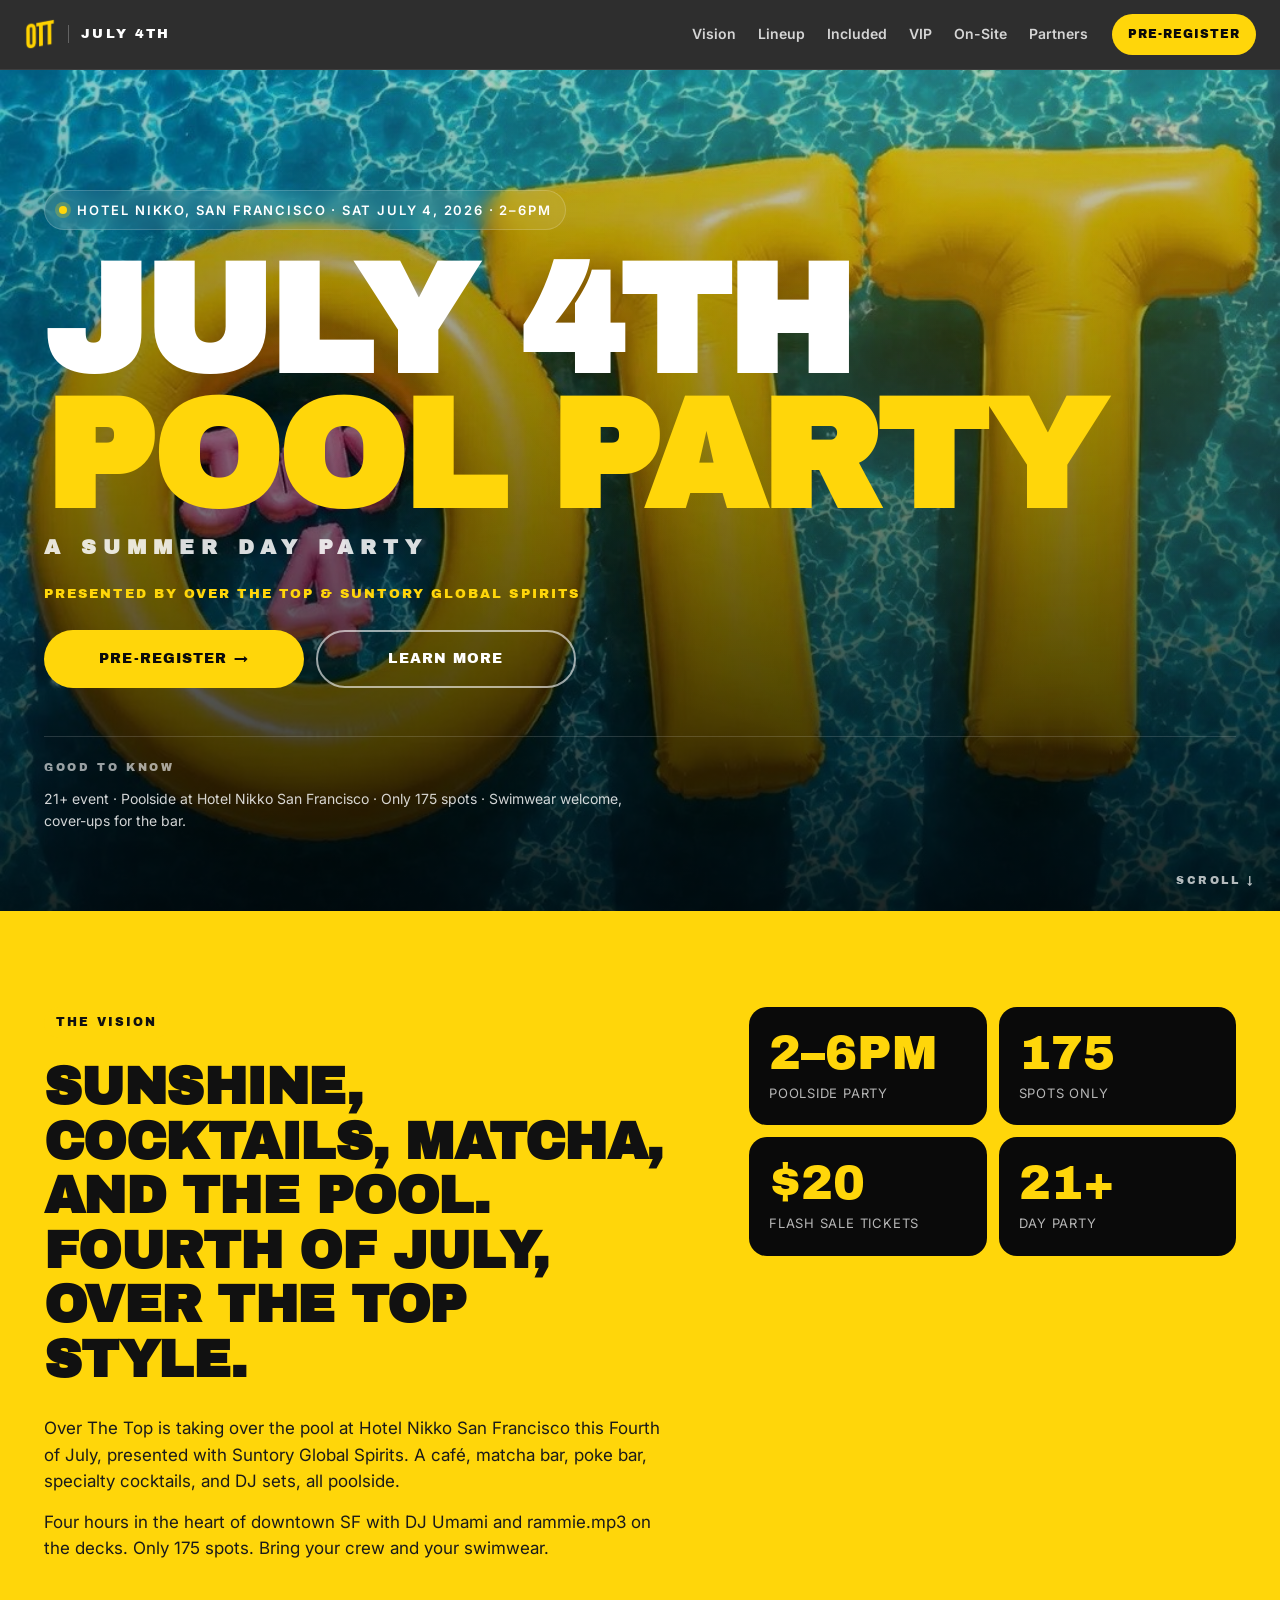
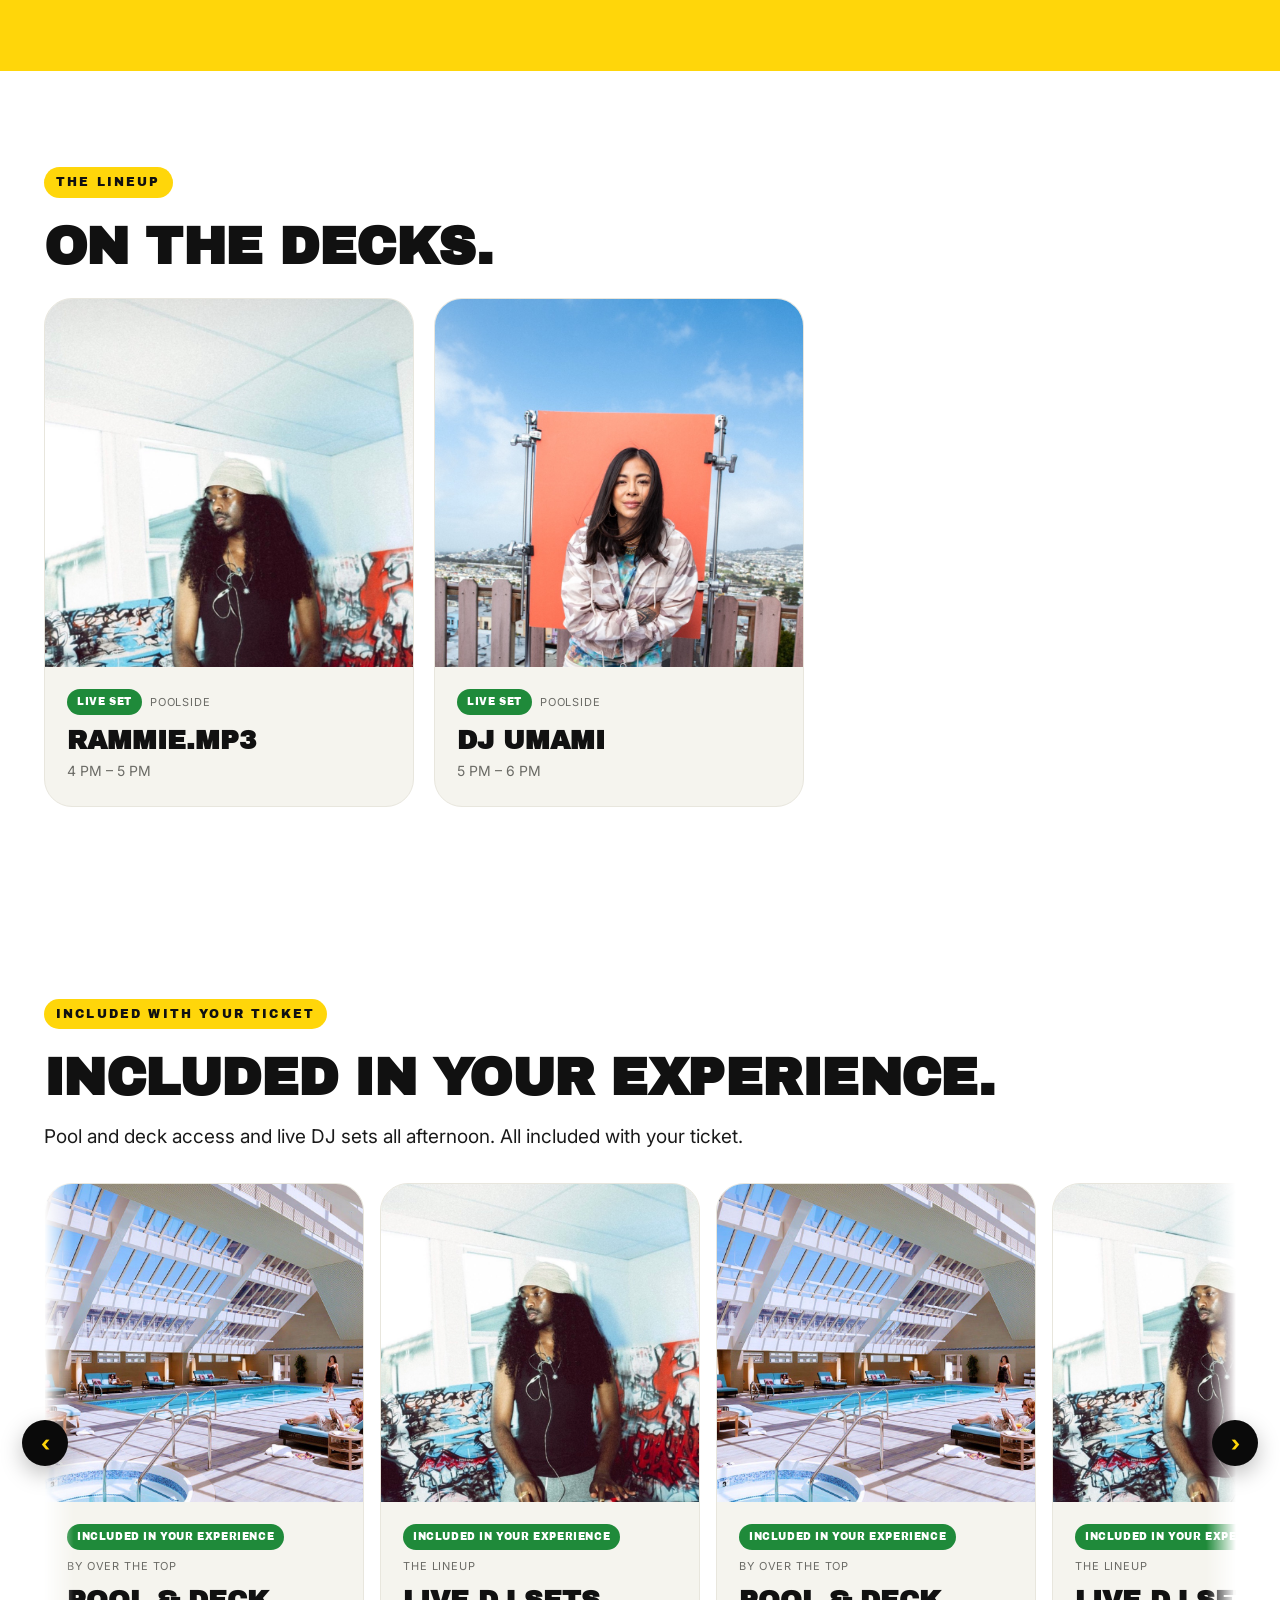
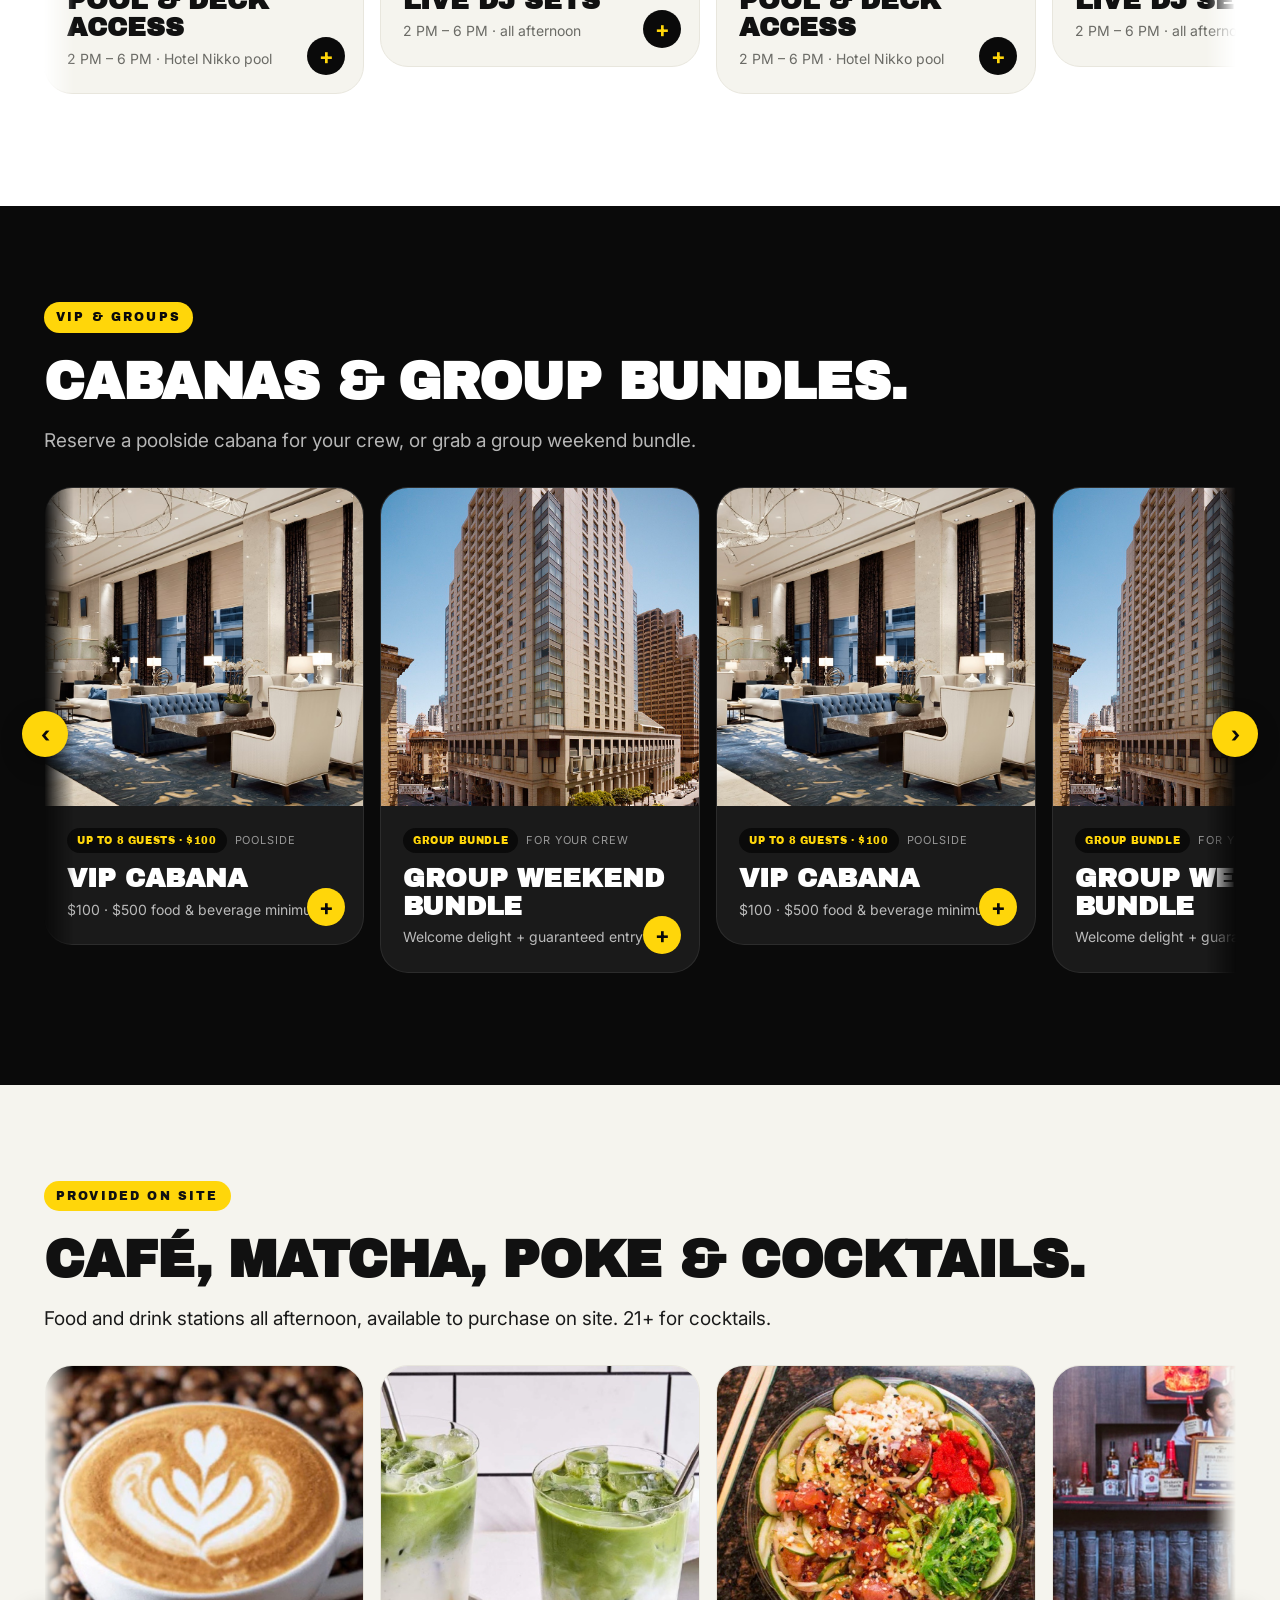
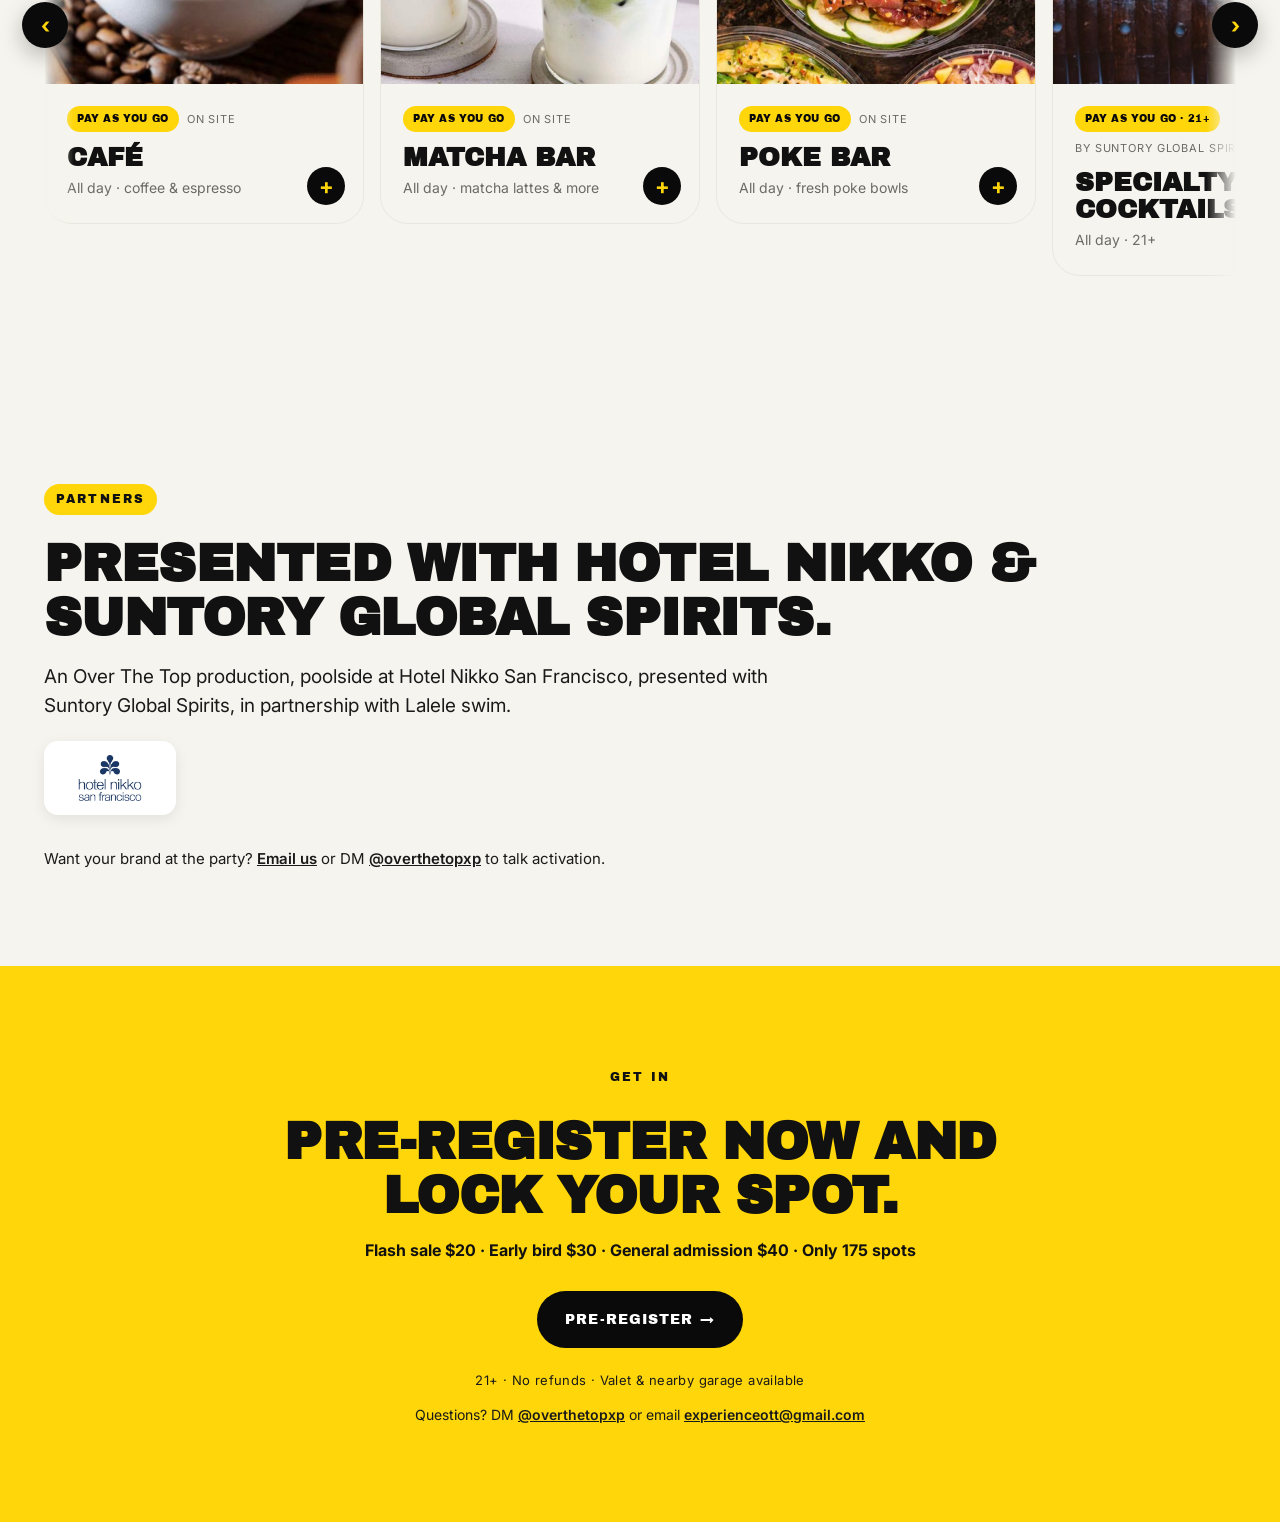
==== commit 23556608: "Lineup: static 2-up grid (no carousel), remove subtext, add DJ set times (Rammie 4-5PM, Umami 5-6PM)" ====
--- a/index.html
+++ b/index.html
@@ -122,43 +122,34 @@
 <section class="band" id="lineup">
   <div class="container">
     <span class="kicker">The lineup</span>
-    <h2 class="h2">On the decks.</h2>
-    <p class="lede" style="margin:-12px 0 24px; max-width:780px;">
-      DJ Umami and rammie.mp3 spinning poolside all afternoon. Set times to be announced.
-    </p>
-
-    <div class="rail" data-rail>
-      <button class="rail__nav rail__nav--prev" type="button" aria-label="Previous">‹</button>
-      <div class="rail__viewport">
-        <div class="rail__track">
-
-          <article class="card card--rail card--dj">
-            <img class="card__img" src="images/rammie.jpg" alt="rammie.mp3" />
-            <div class="card__body">
-              <div class="card__access-row">
-                <span class="card__access card__access--free">Live set</span>
-                <span class="card__attr">poolside</span>
-              </div>
-              <h3 class="card__title">rammie.mp3</h3>
-              <p class="card__sub">Set time TBA</p>
-            </div>
-          </article>
-
-          <article class="card card--rail card--dj">
-            <img class="card__img" src="images/umami.jpg" alt="DJ Umami" />
-            <div class="card__body">
-              <div class="card__access-row">
-                <span class="card__access card__access--free">Live set</span>
-                <span class="card__attr">poolside</span>
-              </div>
-              <h3 class="card__title">DJ Umami</h3>
-              <p class="card__sub">Set time TBA</p>
-            </div>
-          </article>
-
+    <h2 class="h2" style="margin-bottom:24px;">On the decks.</h2>
+
+    <div class="lineup-grid">
+
+      <article class="card card--dj">
+        <img class="card__img" src="images/rammie.jpg" alt="rammie.mp3" />
+        <div class="card__body">
+          <div class="card__access-row">
+            <span class="card__access card__access--free">Live set</span>
+            <span class="card__attr">poolside</span>
+          </div>
+          <h3 class="card__title">rammie.mp3</h3>
+          <p class="card__sub">4 PM &ndash; 5 PM</p>
         </div>
-      </div>
-      <button class="rail__nav rail__nav--next" type="button" aria-label="Next">›</button>
+      </article>
+
+      <article class="card card--dj">
+        <img class="card__img" src="images/umami.jpg" alt="DJ Umami" />
+        <div class="card__body">
+          <div class="card__access-row">
+            <span class="card__access card__access--free">Live set</span>
+            <span class="card__attr">poolside</span>
+          </div>
+          <h3 class="card__title">DJ Umami</h3>
+          <p class="card__sub">5 PM &ndash; 6 PM</p>
+        </div>
+      </article>
+
     </div>
   </div>
 </section>
--- a/styles.css
+++ b/styles.css
@@ -727,6 +727,17 @@
 .card--dj .card__img { object-position: center top; }
 .card--dj .card__toggle { display: none; }
 
+/* DJ lineup: static 2-up grid (no carousel) */
+.lineup-grid {
+  display: grid;
+  grid-template-columns: repeat(2, minmax(0, 1fr));
+  gap: 20px;
+  max-width: 760px;
+}
+@media (max-width: 600px) {
+  .lineup-grid { grid-template-columns: 1fr; gap: 16px; }
+}
+
 /* Touch devices: swap the auto-marquee for a native swipeable rail */
 @media (hover: none) and (pointer: coarse) {
   .card-marquee {
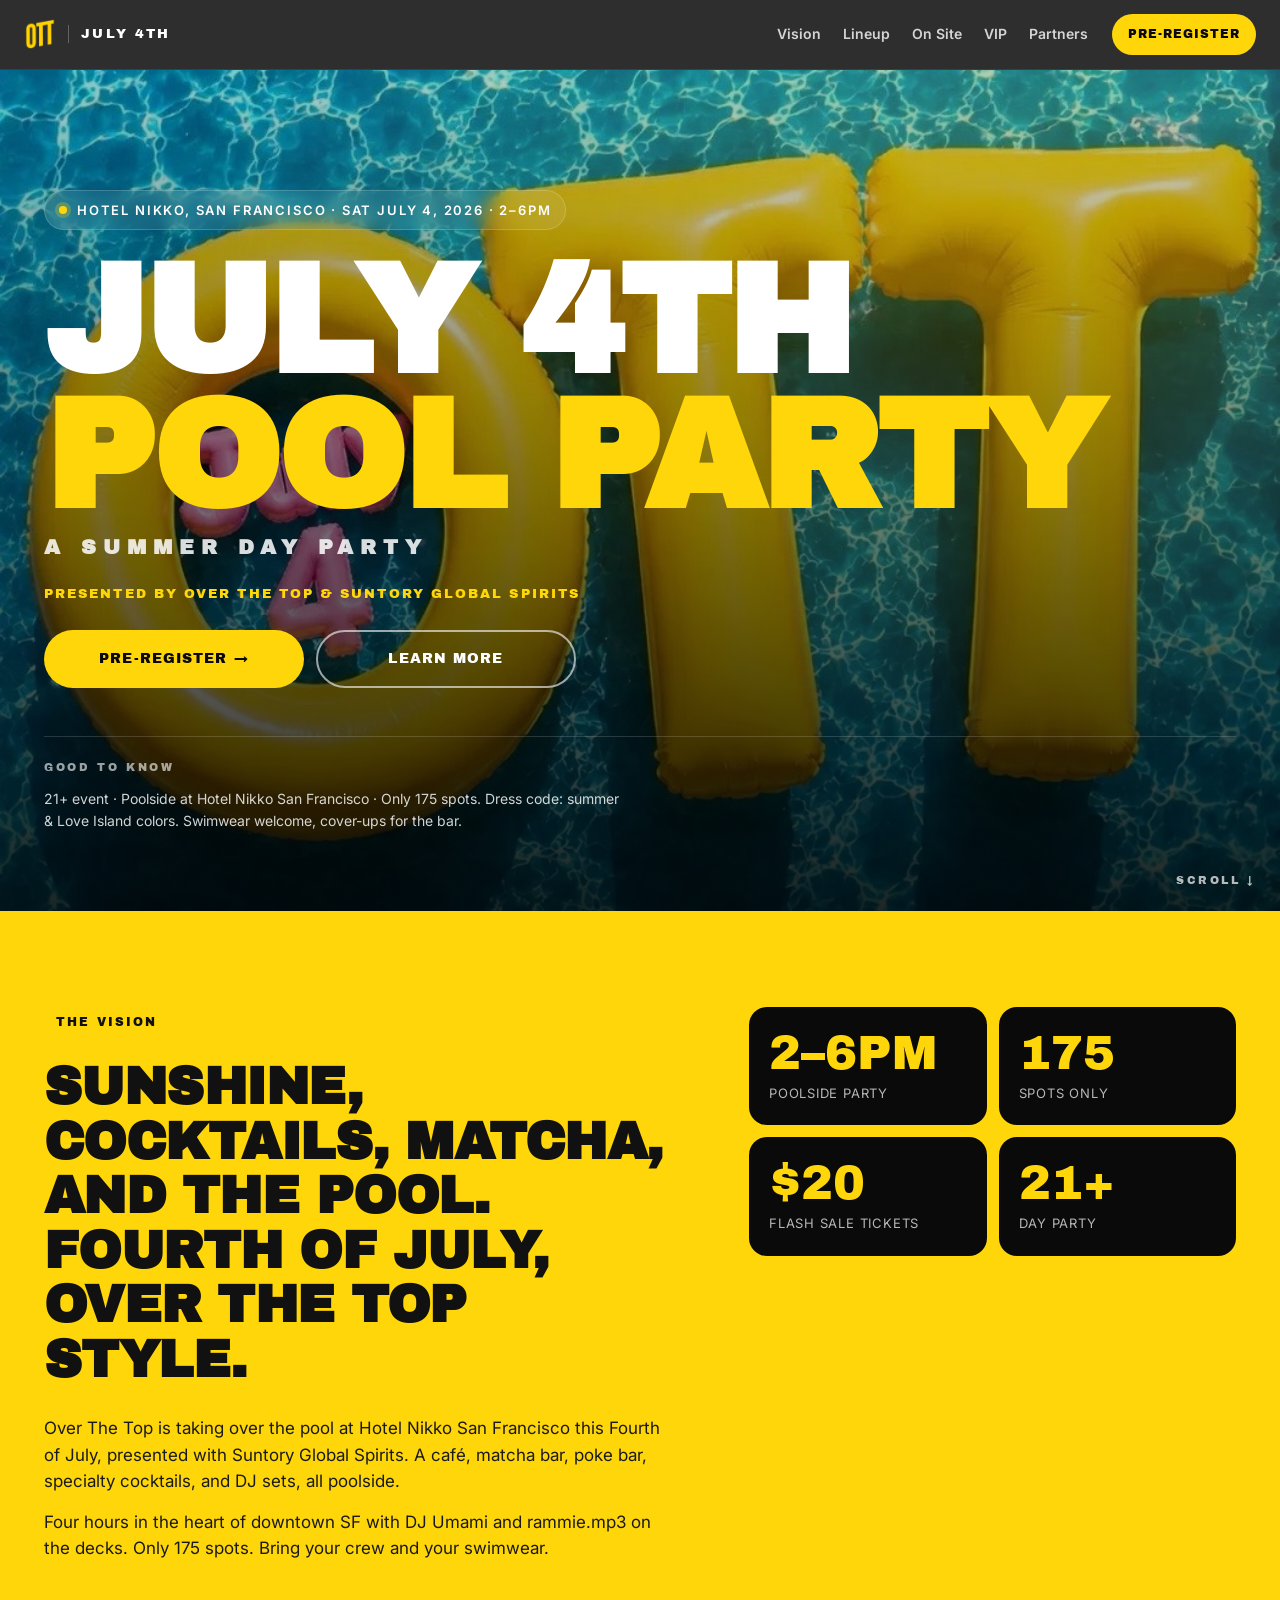
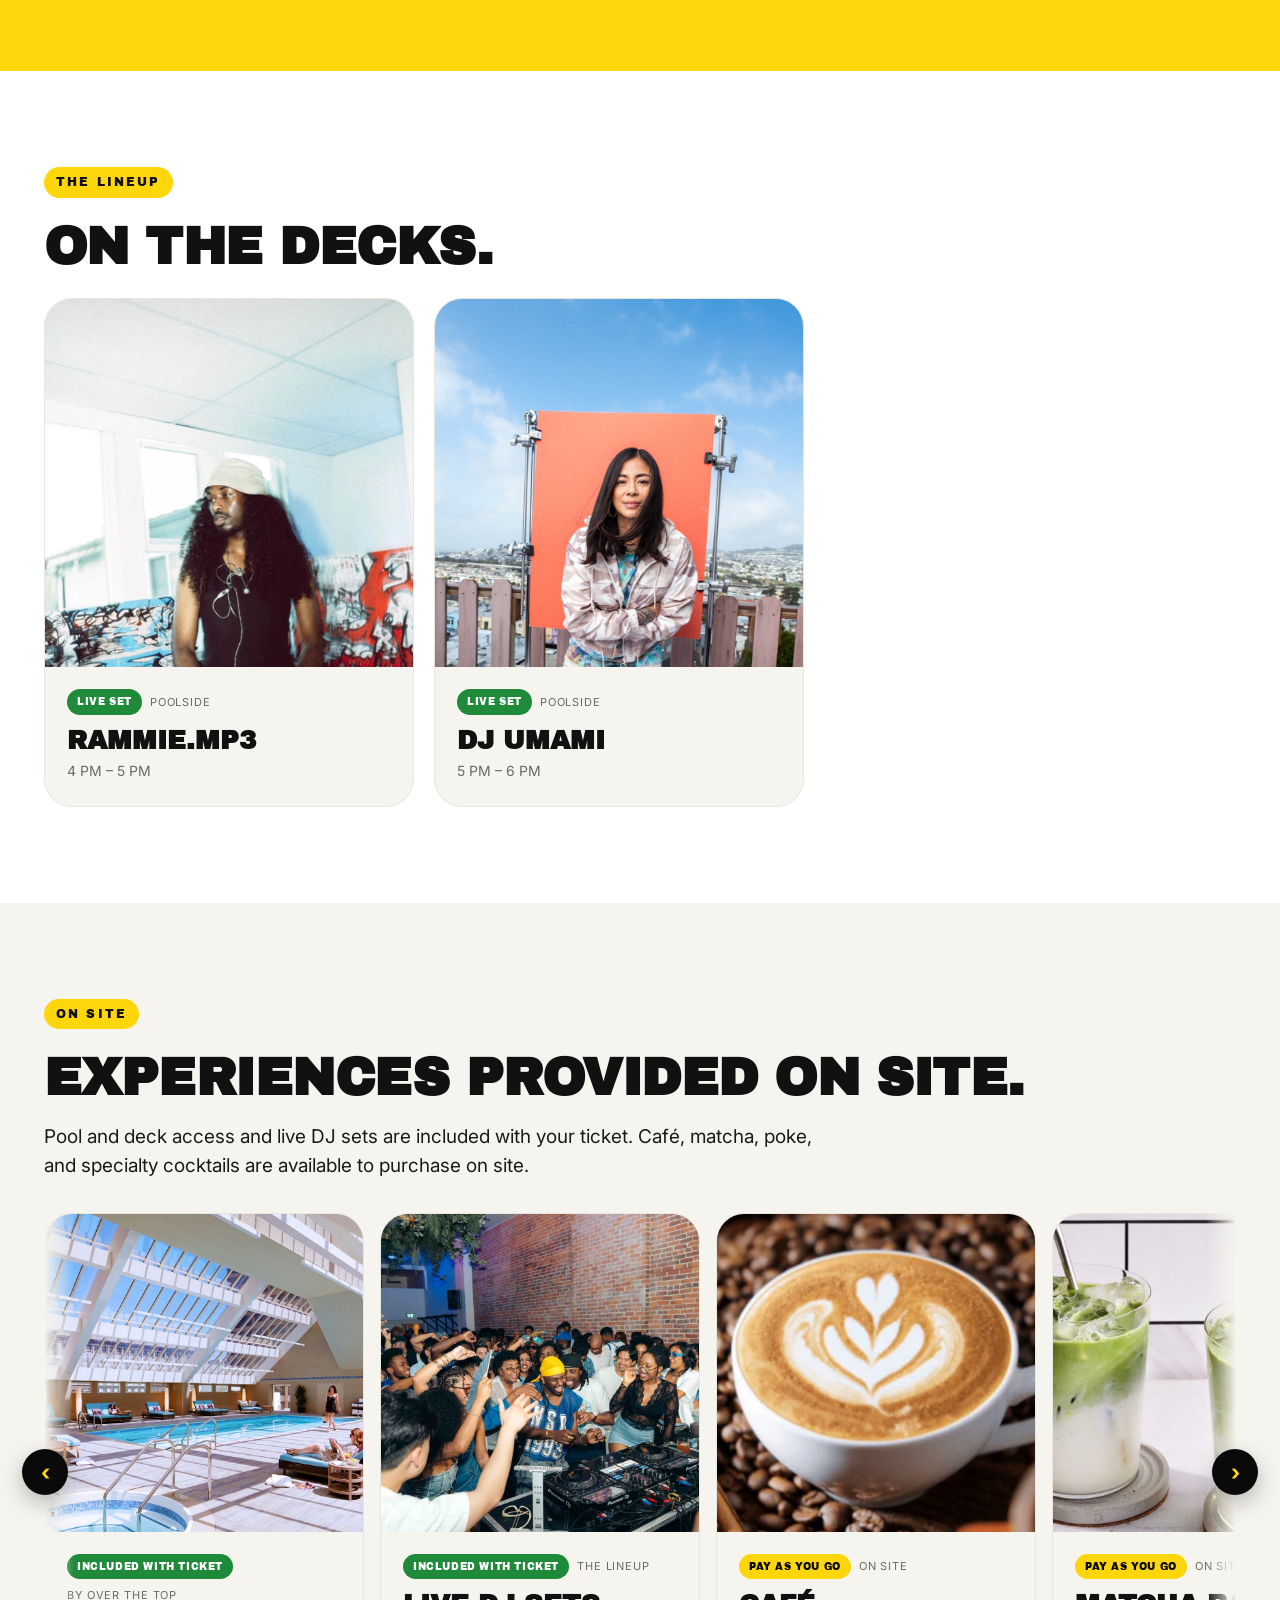
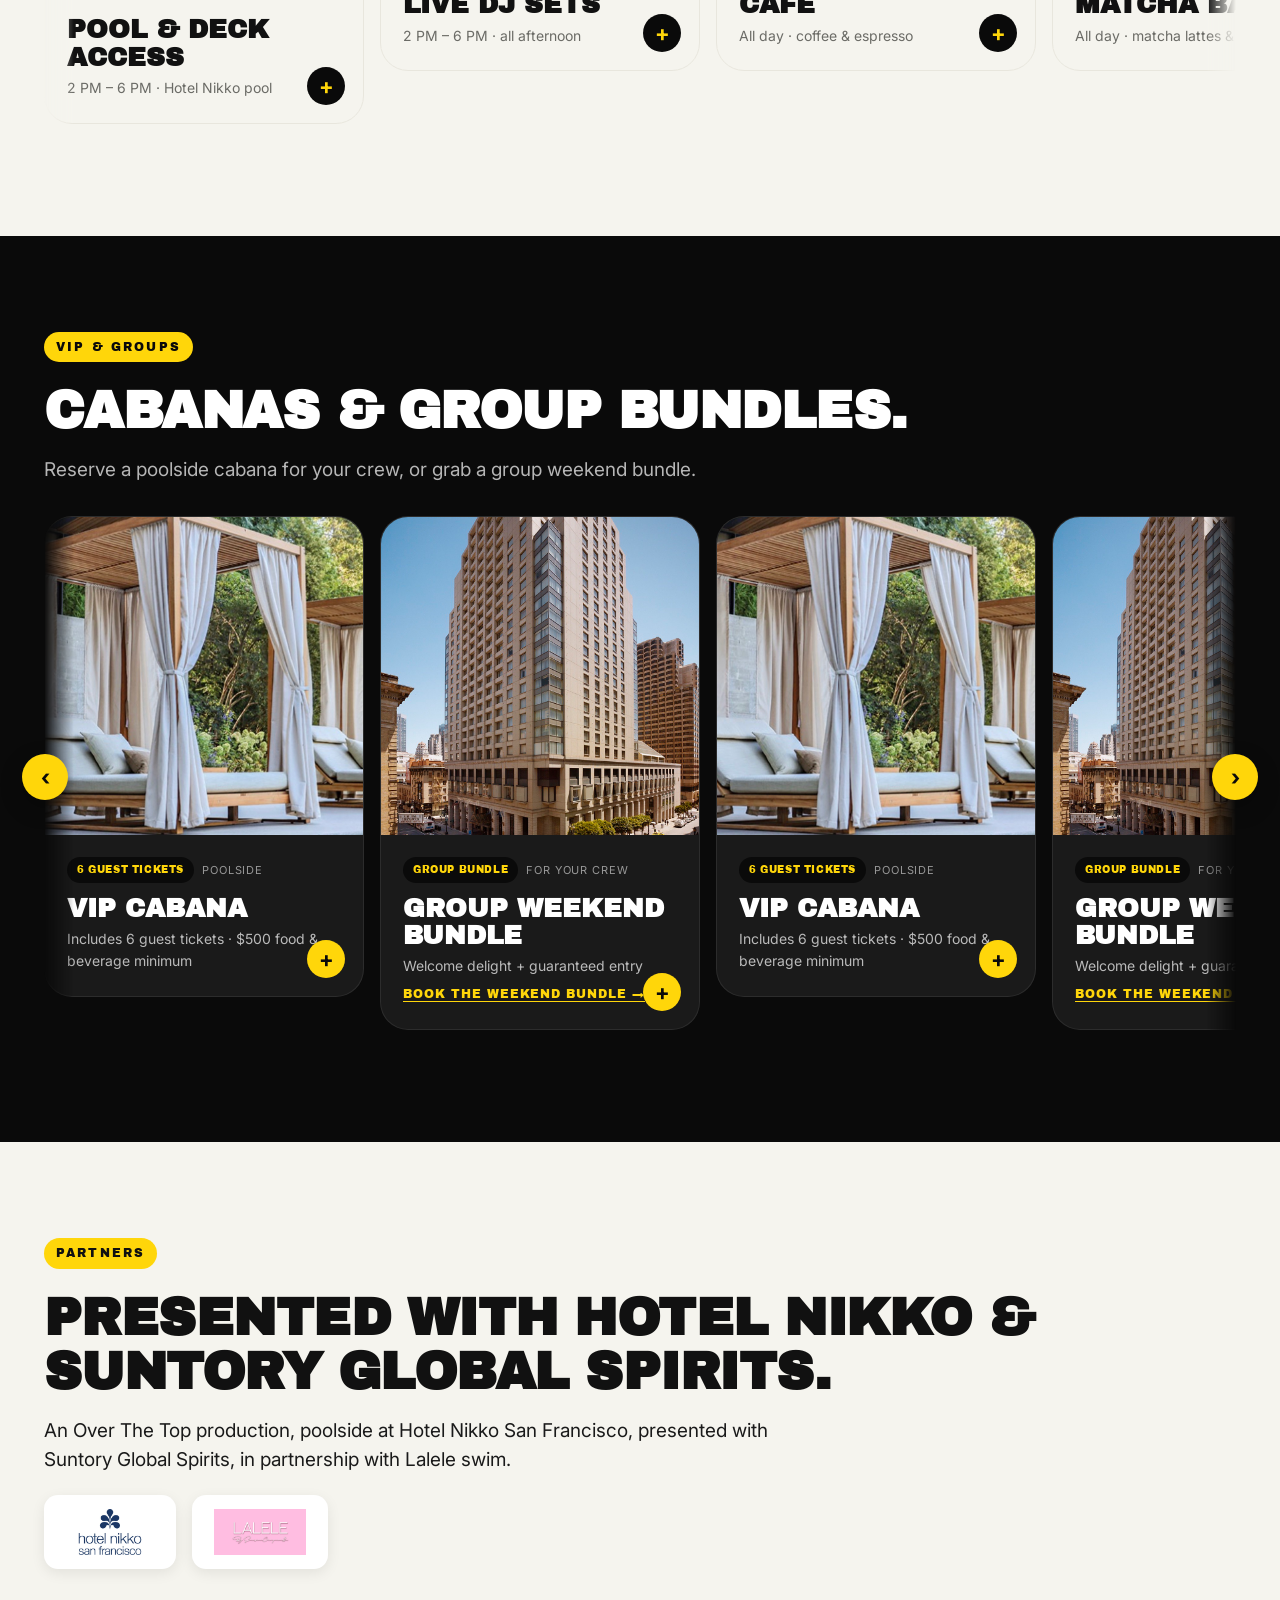
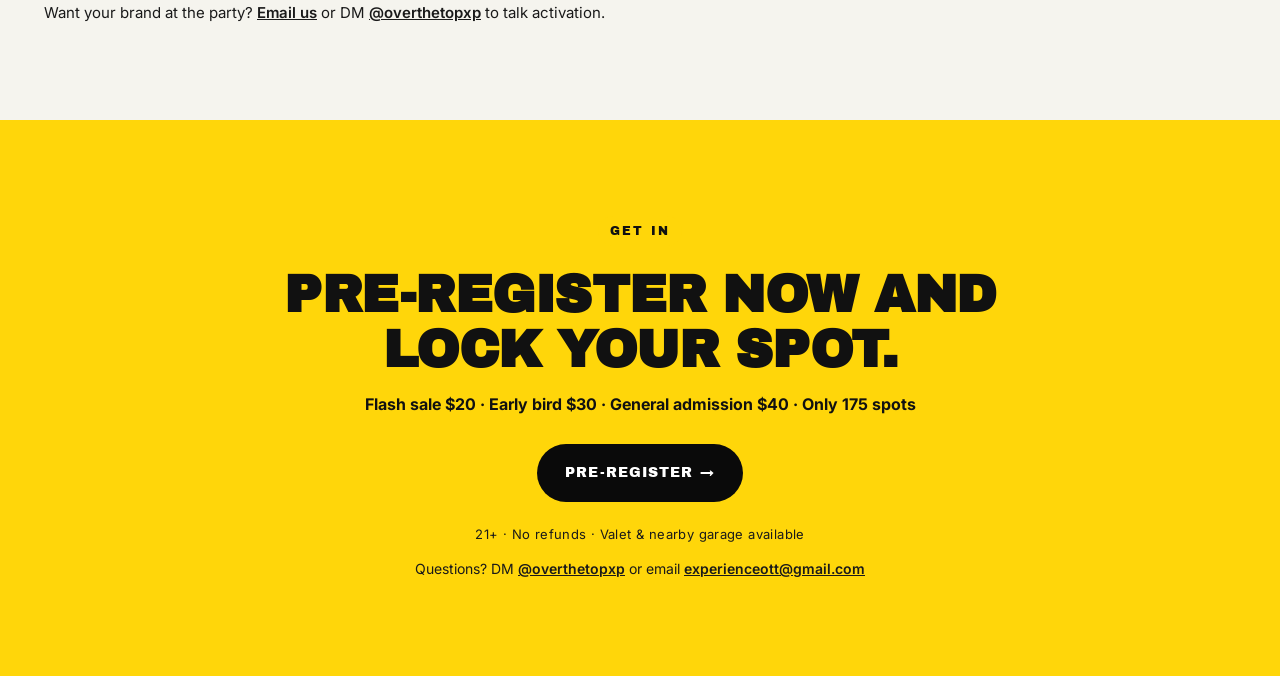
==== commit 700510b5: "Merge Included+On-Site into 'Experiences provided on site'; live DJ photo; cabana photo + 6 guest ti" ====
--- a/index.html
+++ b/index.html
@@ -47,9 +47,8 @@
   <nav class="nav__links">
     <a href="#vision">Vision</a>
     <a href="#lineup">Lineup</a>
-    <a href="#included">Included</a>
+    <a href="#onsite">On Site</a>
     <a href="#vip">VIP</a>
-    <a href="#onsite">On-Site</a>
     <a href="#partners">Partners</a>
   </nav>
   <span class="rsvp-trigger rsvp-trigger--sm">
@@ -84,7 +83,7 @@
     <div class="hero__partners">
       <span class="hero__partners-label">Good to know</span>
       <p style="font-size:14px; color:rgba(255,255,255,.82); margin:0; max-width:580px;">
-        21+ event · Poolside at Hotel Nikko San Francisco · Only 175 spots · Swimwear welcome, cover-ups for the bar.
+        21+ event · Poolside at Hotel Nikko San Francisco · Only 175 spots. Dress code: summer &amp; Love Island colors. Swimwear welcome, cover-ups for the bar.
       </p>
     </div>
   </div>
@@ -154,13 +153,13 @@
   </div>
 </section>
 
-<!-- SECTION 1: WHAT'S INCLUDED IN YOUR TICKET (free with entry) -->
-<section class="band" id="included">
-  <div class="container">
-    <span class="kicker">Included with your ticket</span>
-    <h2 class="h2">Included in your experience.</h2>
+<!-- EXPERIENCES PROVIDED ON SITE (merged: included with ticket + pay-as-you-go) -->
+<section class="band band--cream" id="onsite">
+  <div class="container">
+    <span class="kicker">On site</span>
+    <h2 class="h2">Experiences provided on site.</h2>
     <p class="lede" style="margin:-12px 0 24px; max-width:780px;">
-      Pool and deck access and live DJ sets all afternoon. All included with your ticket.
+      Pool and deck access and live DJ sets are included with your ticket. Café, matcha, poke, and specialty cocktails are available to purchase on site.
     </p>
 
     <div class="rail" data-rail>
@@ -172,7 +171,7 @@
             <img class="card__img" src="images/nikko-pool.jpg" alt="Pool and deck access" />
             <div class="card__body">
               <div class="card__access-row">
-                <span class="card__access card__access--free">Included in your experience</span>
+                <span class="card__access card__access--free">Included with ticket</span>
                 <span class="card__attr">by Over The Top</span>
               </div>
               <h3 class="card__title">Pool &amp; Deck Access</h3>
@@ -185,16 +184,80 @@
           </article>
 
           <article class="card card--rail" data-card>
-            <img class="card__img" src="images/rammie.jpg" alt="Live DJ sets poolside" />
-            <div class="card__body">
-              <div class="card__access-row">
-                <span class="card__access card__access--free">Included in your experience</span>
+            <img class="card__img" src="images/live-dj-set.jpg" alt="Live DJ sets poolside" />
+            <div class="card__body">
+              <div class="card__access-row">
+                <span class="card__access card__access--free">Included with ticket</span>
                 <span class="card__attr">the lineup</span>
               </div>
               <h3 class="card__title">Live DJ Sets</h3>
               <p class="card__sub">2 PM &ndash; 6 PM · all afternoon</p>
               <div class="card__expand">
                 <p>DJ Umami and rammie.mp3 spinning poolside from doors to last call.</p>
+              </div>
+              <button class="card__toggle" aria-label="Expand">+</button>
+            </div>
+          </article>
+
+          <article class="card card--rail" data-card>
+            <img class="card__img" src="images/cafe.jpg" alt="Café" />
+            <div class="card__body">
+              <div class="card__access-row">
+                <span class="card__access card__access--cash">Pay as you go</span>
+                <span class="card__attr">on site</span>
+              </div>
+              <h3 class="card__title">Café</h3>
+              <p class="card__sub">All day · coffee &amp; espresso</p>
+              <div class="card__expand">
+                <p>A full café poolside all afternoon. Coffee, espresso drinks, and more.</p>
+              </div>
+              <button class="card__toggle" aria-label="Expand">+</button>
+            </div>
+          </article>
+
+          <article class="card card--rail" data-card>
+            <img class="card__img" src="images/matcha.jpg" alt="Matcha bar" />
+            <div class="card__body">
+              <div class="card__access-row">
+                <span class="card__access card__access--cash">Pay as you go</span>
+                <span class="card__attr">on site</span>
+              </div>
+              <h3 class="card__title">Matcha Bar</h3>
+              <p class="card__sub">All day · matcha lattes &amp; more</p>
+              <div class="card__expand">
+                <p>A dedicated matcha bar serving lattes and specialty matcha drinks all afternoon.</p>
+              </div>
+              <button class="card__toggle" aria-label="Expand">+</button>
+            </div>
+          </article>
+
+          <article class="card card--rail" data-card>
+            <img class="card__img" src="images/poke.jpg" alt="Poke bar" />
+            <div class="card__body">
+              <div class="card__access-row">
+                <span class="card__access card__access--cash">Pay as you go</span>
+                <span class="card__attr">on site</span>
+              </div>
+              <h3 class="card__title">Poke Bar</h3>
+              <p class="card__sub">All day · fresh poke bowls</p>
+              <div class="card__expand">
+                <p>Fresh poke bowls built to order, served poolside all afternoon.</p>
+              </div>
+              <button class="card__toggle" aria-label="Expand">+</button>
+            </div>
+          </article>
+
+          <article class="card card--rail" data-card>
+            <img class="card__img" src="images/cocktails.jpg" alt="Specialty cocktails" />
+            <div class="card__body">
+              <div class="card__access-row">
+                <span class="card__access card__access--cash">Pay as you go · 21+</span>
+                <span class="card__attr">by Suntory Global Spirits</span>
+              </div>
+              <h3 class="card__title">Specialty Cocktails</h3>
+              <p class="card__sub">All day · 21+</p>
+              <div class="card__expand">
+                <p>Specialty cocktails and beverage offerings by Suntory Global Spirits, poolside all afternoon. 21+.</p>
               </div>
               <button class="card__toggle" aria-label="Expand">+</button>
             </div>
@@ -222,16 +285,16 @@
         <div class="rail__track">
 
           <article class="card card--rail card--dark" data-card>
-            <img class="card__img" src="images/nikko-lobby.jpg" alt="VIP poolside cabana" />
-            <div class="card__body">
-              <div class="card__access-row">
-                <span class="card__access card__access--vip">Up to 8 guests · $100</span>
+            <img class="card__img" src="images/cabana.jpg" alt="VIP poolside cabana" />
+            <div class="card__body">
+              <div class="card__access-row">
+                <span class="card__access card__access--vip">6 guest tickets</span>
                 <span class="card__attr">poolside</span>
               </div>
               <h3 class="card__title">VIP Cabana</h3>
-              <p class="card__sub">$100 · $500 food &amp; beverage minimum</p>
-              <div class="card__expand">
-                <p>A reserved poolside cabana for up to 8 guests. $100 to reserve, with a $500 food and beverage minimum. 21+.</p>
+              <p class="card__sub">Includes 6 guest tickets · $500 food &amp; beverage minimum</p>
+              <div class="card__expand">
+                <p>A reserved poolside cabana that includes 6 guest tickets, with a $500 food and beverage minimum. 21+.</p>
               </div>
               <button class="card__toggle" aria-label="Expand">+</button>
             </div>
@@ -246,93 +309,9 @@
               </div>
               <h3 class="card__title">Group Weekend Bundle</h3>
               <p class="card__sub">Welcome delight + guaranteed entry</p>
+              <a class="card-link" href="https://book.passkey.com/gt/221388832?gtid=720caf6cd674019568a647cde6373efd" target="_blank" rel="noopener">Book the weekend bundle →</a>
               <div class="card__expand">
                 <p>Group weekend bundle options for your crew. Comes with a welcome special delight at check-in and guarantees your event ticket.</p>
-              </div>
-              <button class="card__toggle" aria-label="Expand">+</button>
-            </div>
-          </article>
-
-        </div>
-      </div>
-      <button class="rail__nav rail__nav--next" type="button" aria-label="Next">›</button>
-    </div>
-  </div>
-</section>
-
-<!-- SECTION 3: WHAT'S PROVIDED ON SITE (pay-as-you-go) -->
-<section class="band band--cream" id="onsite">
-  <div class="container">
-    <span class="kicker">Provided on site</span>
-    <h2 class="h2">Café, matcha, poke &amp; cocktails.</h2>
-    <p class="lede" style="margin:-12px 0 24px; max-width:780px;">
-      Food and drink stations all afternoon, available to purchase on site. 21+ for cocktails.
-    </p>
-
-    <div class="rail" data-rail>
-      <button class="rail__nav rail__nav--prev" type="button" aria-label="Previous">‹</button>
-      <div class="rail__viewport">
-        <div class="rail__track">
-
-          <article class="card card--rail" data-card>
-            <img class="card__img" src="images/cafe.jpg" alt="Café" />
-            <div class="card__body">
-              <div class="card__access-row">
-                <span class="card__access card__access--cash">Pay as you go</span>
-                <span class="card__attr">on site</span>
-              </div>
-              <h3 class="card__title">Café</h3>
-              <p class="card__sub">All day · coffee &amp; espresso</p>
-              <div class="card__expand">
-                <p>A full café poolside all afternoon. Coffee, espresso drinks, and more.</p>
-              </div>
-              <button class="card__toggle" aria-label="Expand">+</button>
-            </div>
-          </article>
-
-          <article class="card card--rail" data-card>
-            <img class="card__img" src="images/matcha.jpg" alt="Matcha bar" />
-            <div class="card__body">
-              <div class="card__access-row">
-                <span class="card__access card__access--cash">Pay as you go</span>
-                <span class="card__attr">on site</span>
-              </div>
-              <h3 class="card__title">Matcha Bar</h3>
-              <p class="card__sub">All day · matcha lattes &amp; more</p>
-              <div class="card__expand">
-                <p>A dedicated matcha bar serving lattes and specialty matcha drinks all afternoon.</p>
-              </div>
-              <button class="card__toggle" aria-label="Expand">+</button>
-            </div>
-          </article>
-
-          <article class="card card--rail" data-card>
-            <img class="card__img" src="images/poke.jpg" alt="Poke bar" />
-            <div class="card__body">
-              <div class="card__access-row">
-                <span class="card__access card__access--cash">Pay as you go</span>
-                <span class="card__attr">on site</span>
-              </div>
-              <h3 class="card__title">Poke Bar</h3>
-              <p class="card__sub">All day · fresh poke bowls</p>
-              <div class="card__expand">
-                <p>Fresh poke bowls built to order, served poolside all afternoon.</p>
-              </div>
-              <button class="card__toggle" aria-label="Expand">+</button>
-            </div>
-          </article>
-
-          <article class="card card--rail" data-card>
-            <img class="card__img" src="images/cocktails.jpg" alt="Specialty cocktails" />
-            <div class="card__body">
-              <div class="card__access-row">
-                <span class="card__access card__access--cash">Pay as you go · 21+</span>
-                <span class="card__attr">by Suntory Global Spirits</span>
-              </div>
-              <h3 class="card__title">Specialty Cocktails</h3>
-              <p class="card__sub">All day · 21+</p>
-              <div class="card__expand">
-                <p>Specialty cocktails and beverage offerings by Suntory Global Spirits, poolside all afternoon. 21+.</p>
               </div>
               <button class="card__toggle" aria-label="Expand">+</button>
             </div>
@@ -393,6 +372,7 @@
 
     <div class="partner-logos">
       <span class="partner-logo"><img src="logos/hotel-nikko.jpg" alt="Hotel Nikko San Francisco" /></span>
+      <span class="partner-logo"><img src="logos/lalele.png" alt="Lalele swim" /></span>
     </div>
 
     <p class="partners-cta">
--- a/styles.css
+++ b/styles.css
@@ -738,6 +738,20 @@
   .lineup-grid { grid-template-columns: 1fr; gap: 16px; }
 }
 
+/* Visible in-card link (e.g. Group Weekend Bundle booking) */
+.card-link {
+  display: inline-block;
+  margin-top: 8px;
+  font-family: var(--display);
+  font-size: 12px;
+  letter-spacing: 0.08em;
+  text-transform: uppercase;
+  color: var(--yellow);
+  text-decoration: underline;
+  text-underline-offset: 3px;
+}
+.card-link:hover { color: var(--yellow-deep); }
+
 /* Touch devices: swap the auto-marquee for a native swipeable rail */
 @media (hover: none) and (pointer: coarse) {
   .card-marquee {
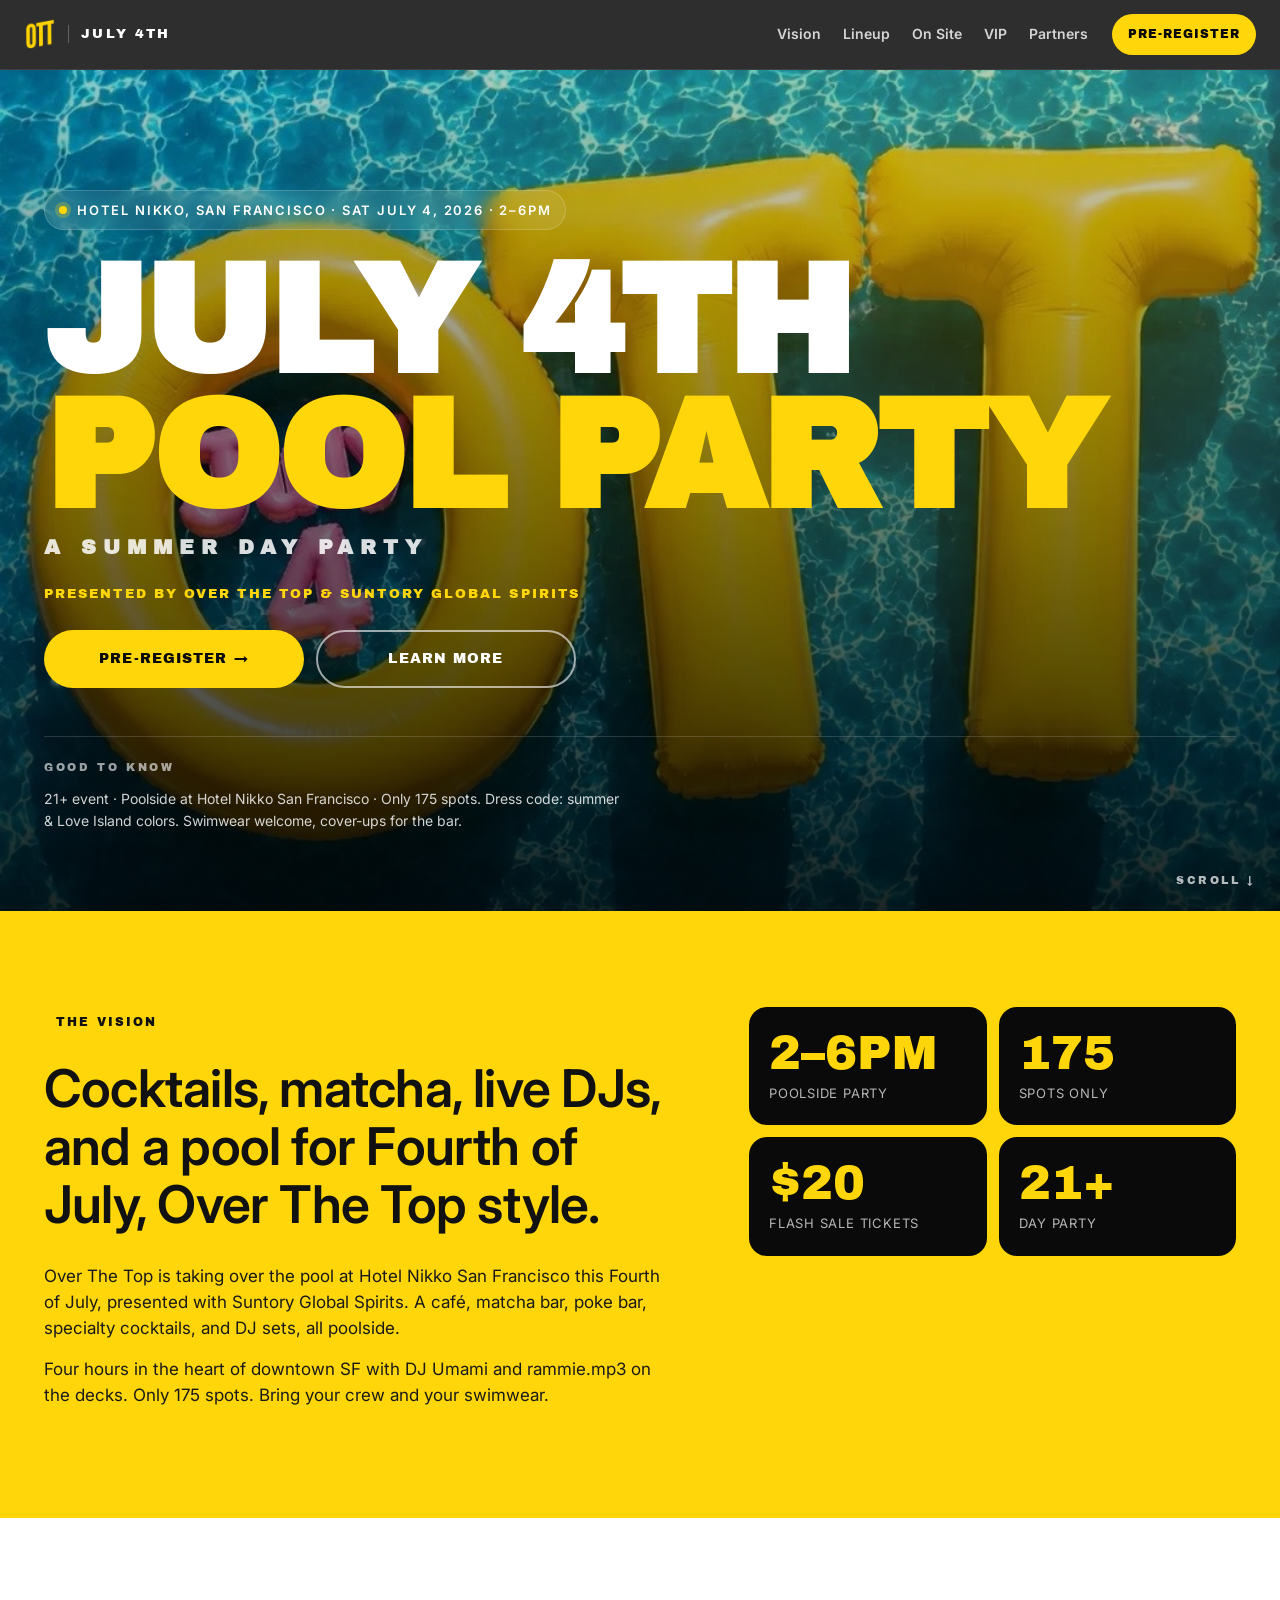
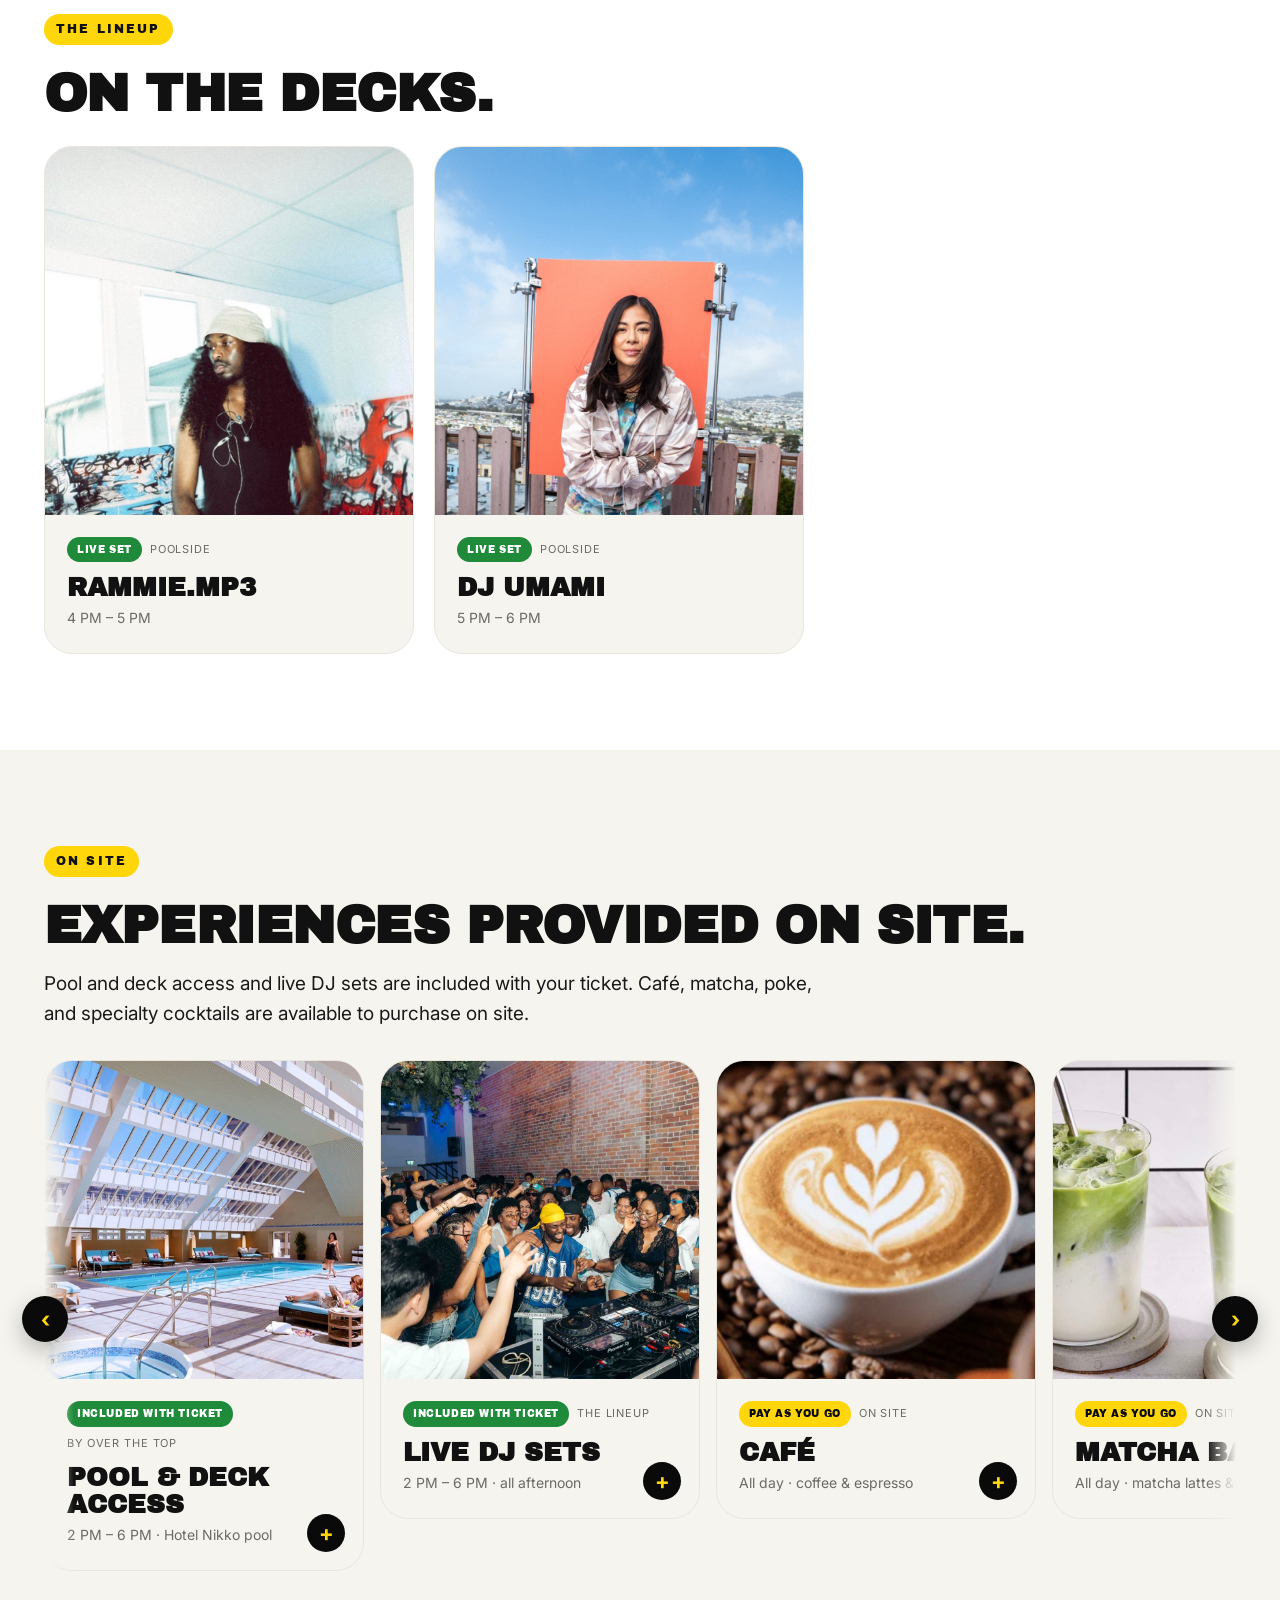
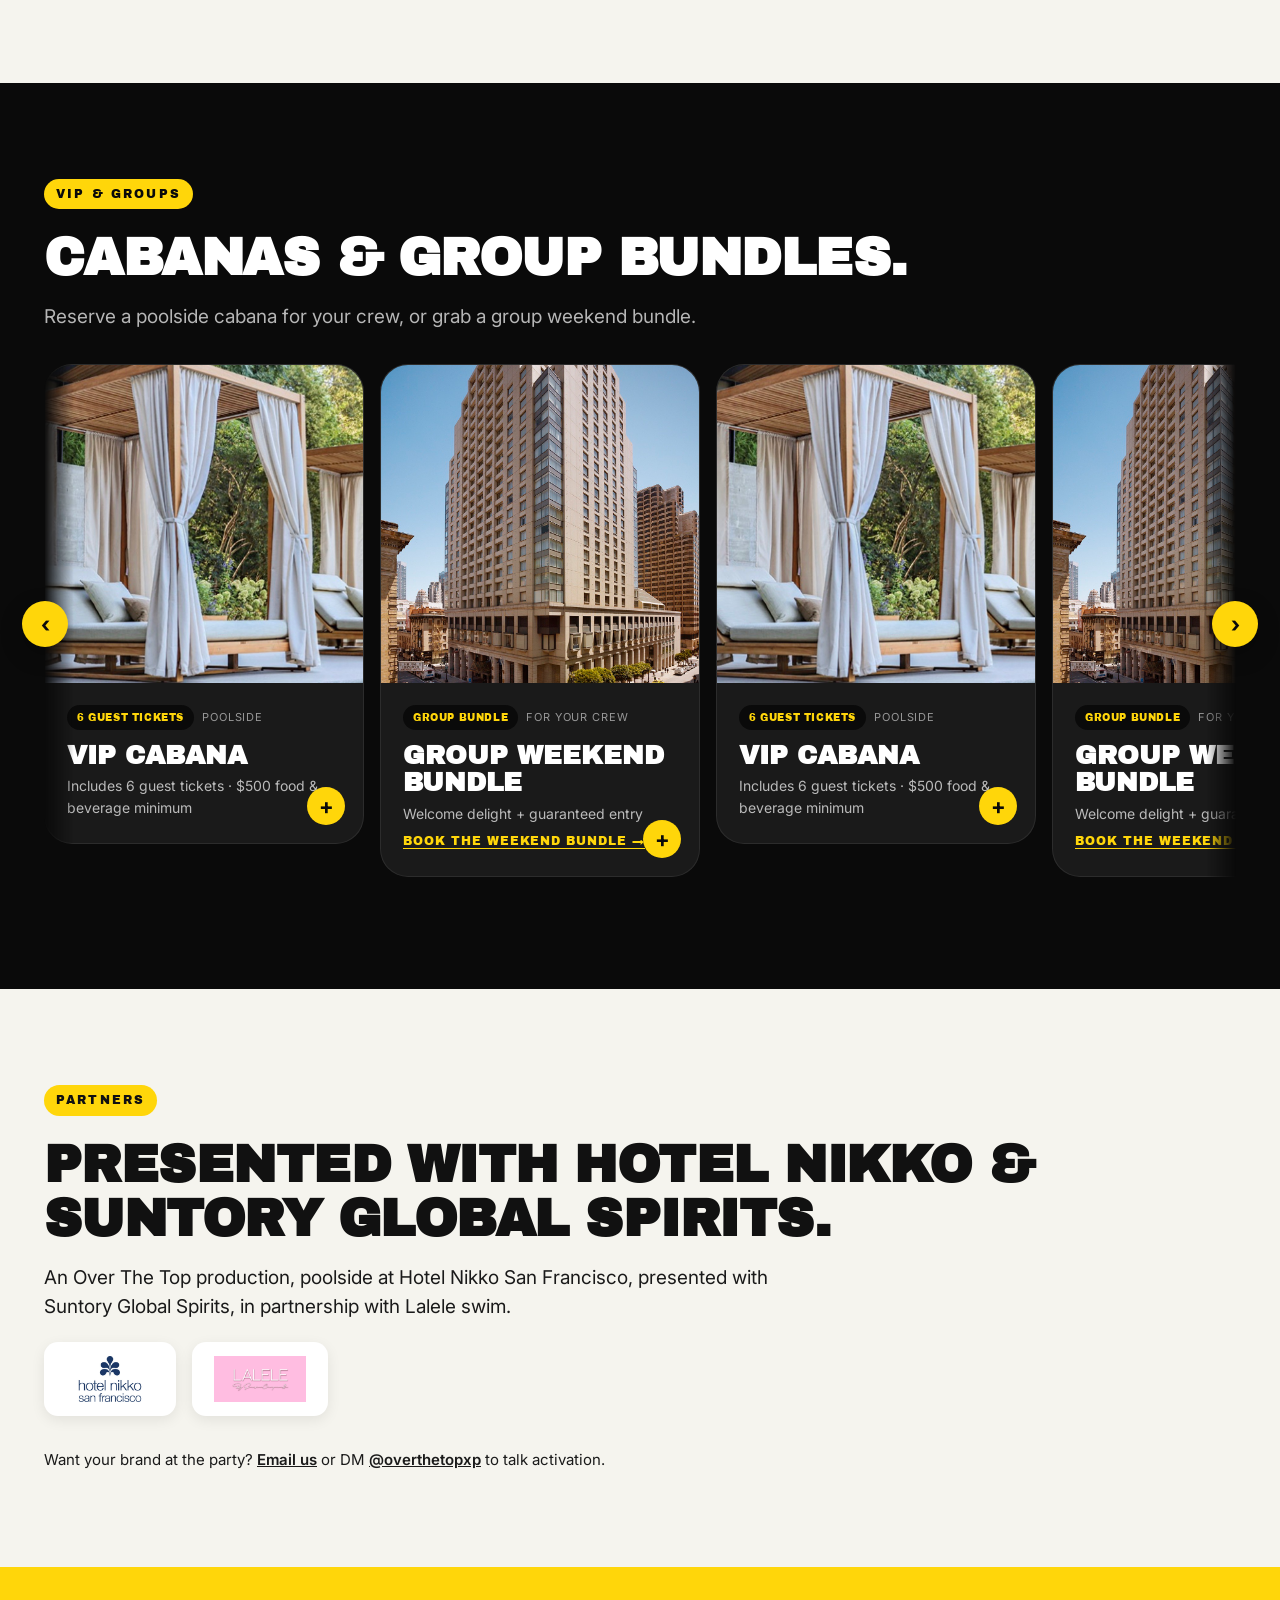
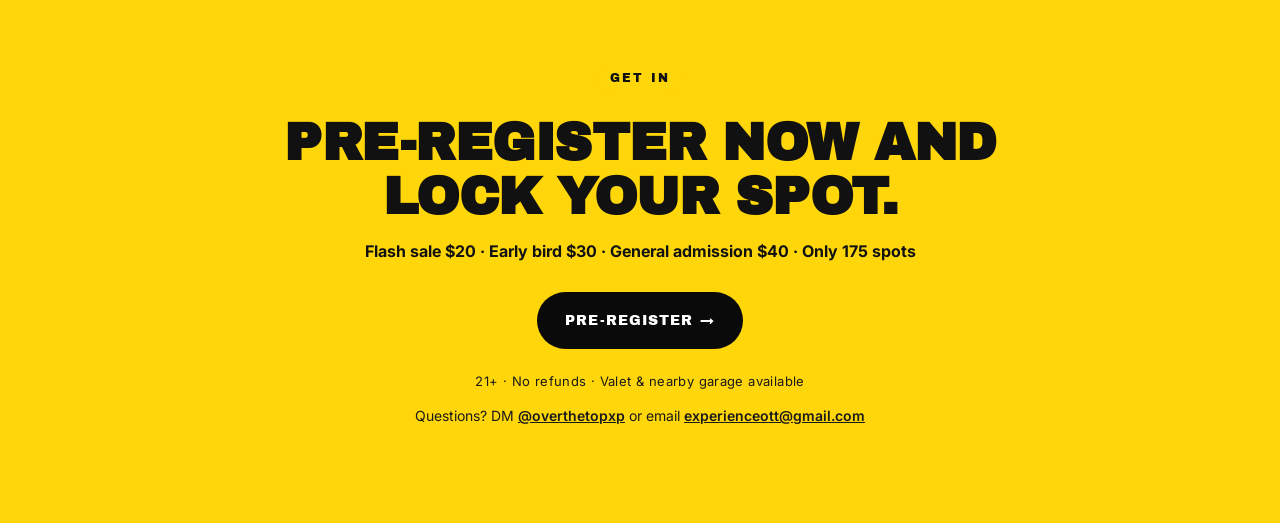
==== commit 8dad6539: "Vision headline: lighter weight (Inter 600, sentence case) + new copy" ====
--- a/index.html
+++ b/index.html
@@ -96,7 +96,7 @@
     <div class="vision__grid">
       <div class="vision__copy">
         <span class="kicker">The vision</span>
-        <h2 class="h2">Sunshine, cocktails, matcha, and the pool. Fourth of July, Over The Top style.</h2>
+        <h2 class="h2">Cocktails, matcha, live DJs, and a pool for Fourth of July, Over The Top style.</h2>
         <p>
           Over The Top is taking over the pool at Hotel Nikko San Francisco this Fourth of July, presented
           with Suntory Global Spirits. A café, matcha bar, poke bar, specialty cocktails, and DJ sets,
--- a/styles.css
+++ b/styles.css
@@ -71,6 +71,14 @@
   letter-spacing: -0.01em;
   margin: 0 0 28px;
   text-transform: uppercase;
+}
+/* Vision headline: lighter, sentence-case treatment */
+#vision .h2 {
+  font-family: var(--body);
+  font-weight: 600;
+  text-transform: none;
+  line-height: 1.12;
+  letter-spacing: -0.015em;
 }
 .h2--light { color: var(--white); }
 
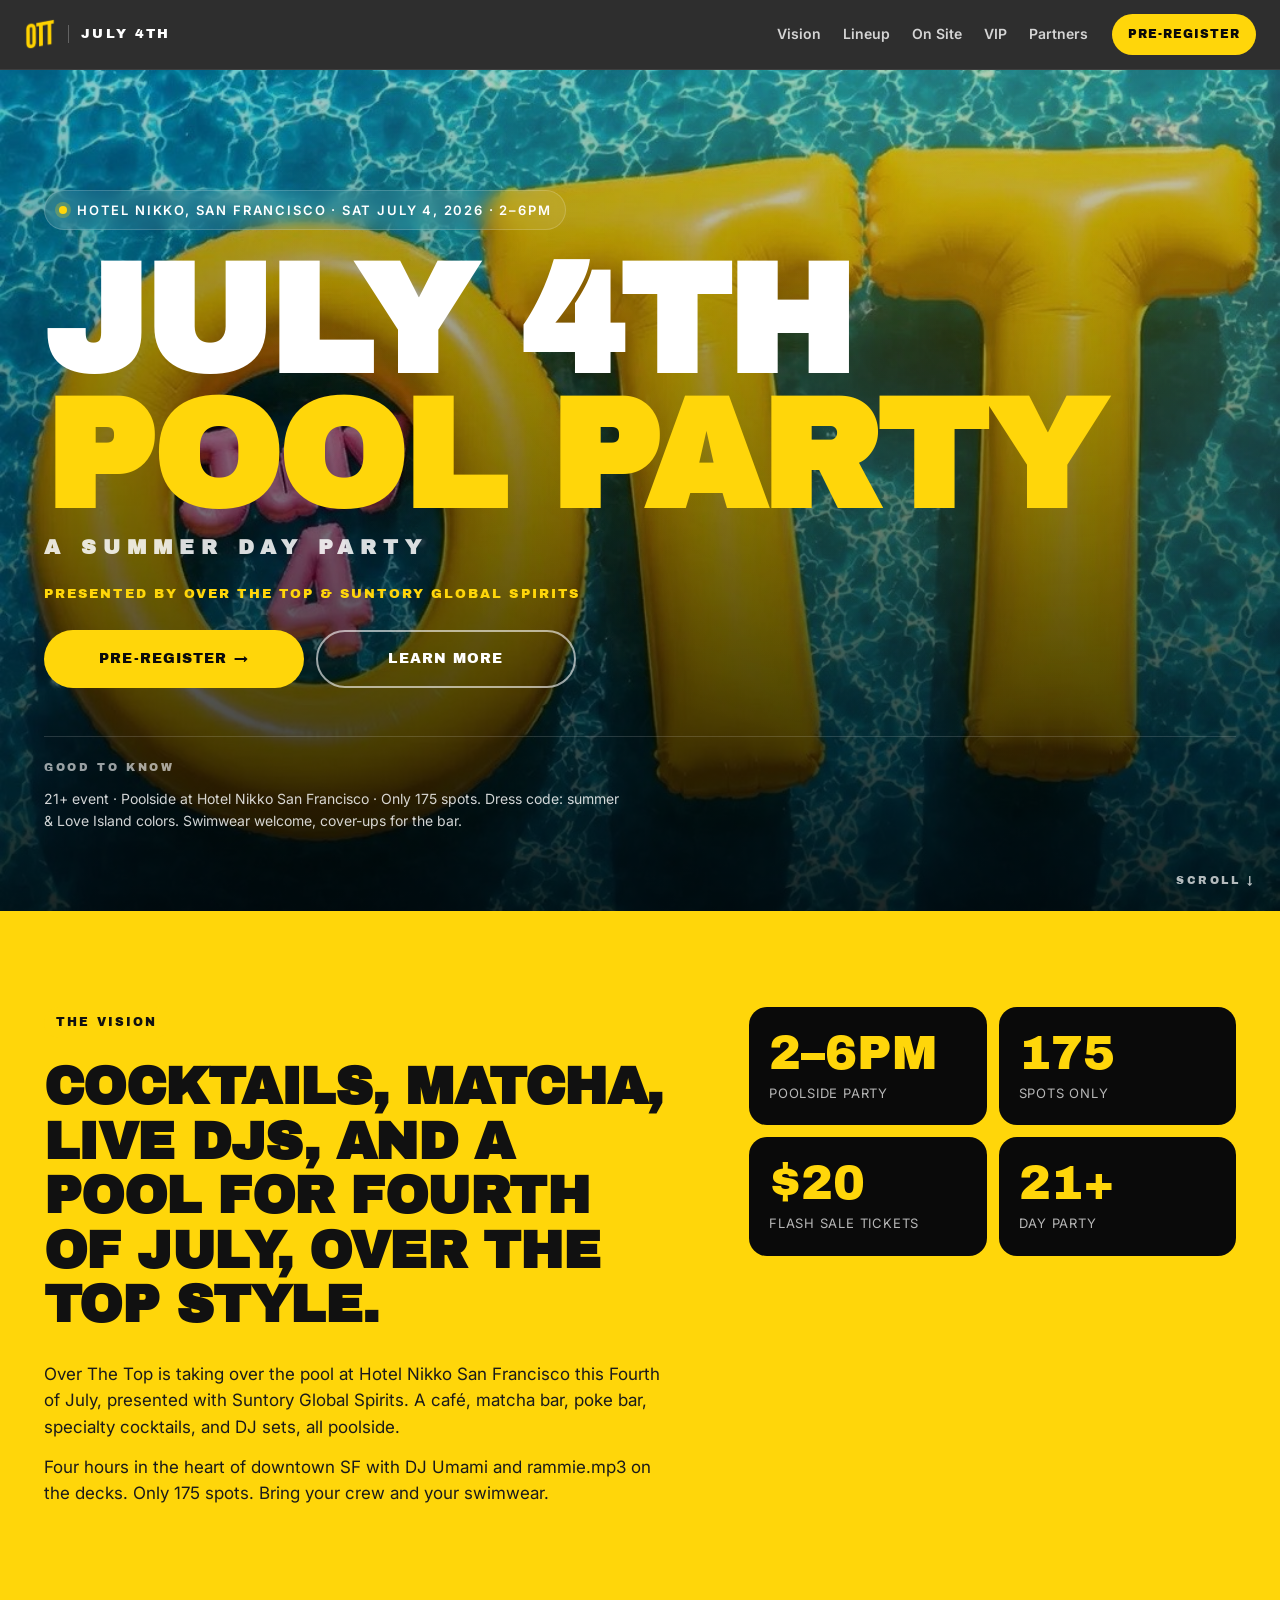
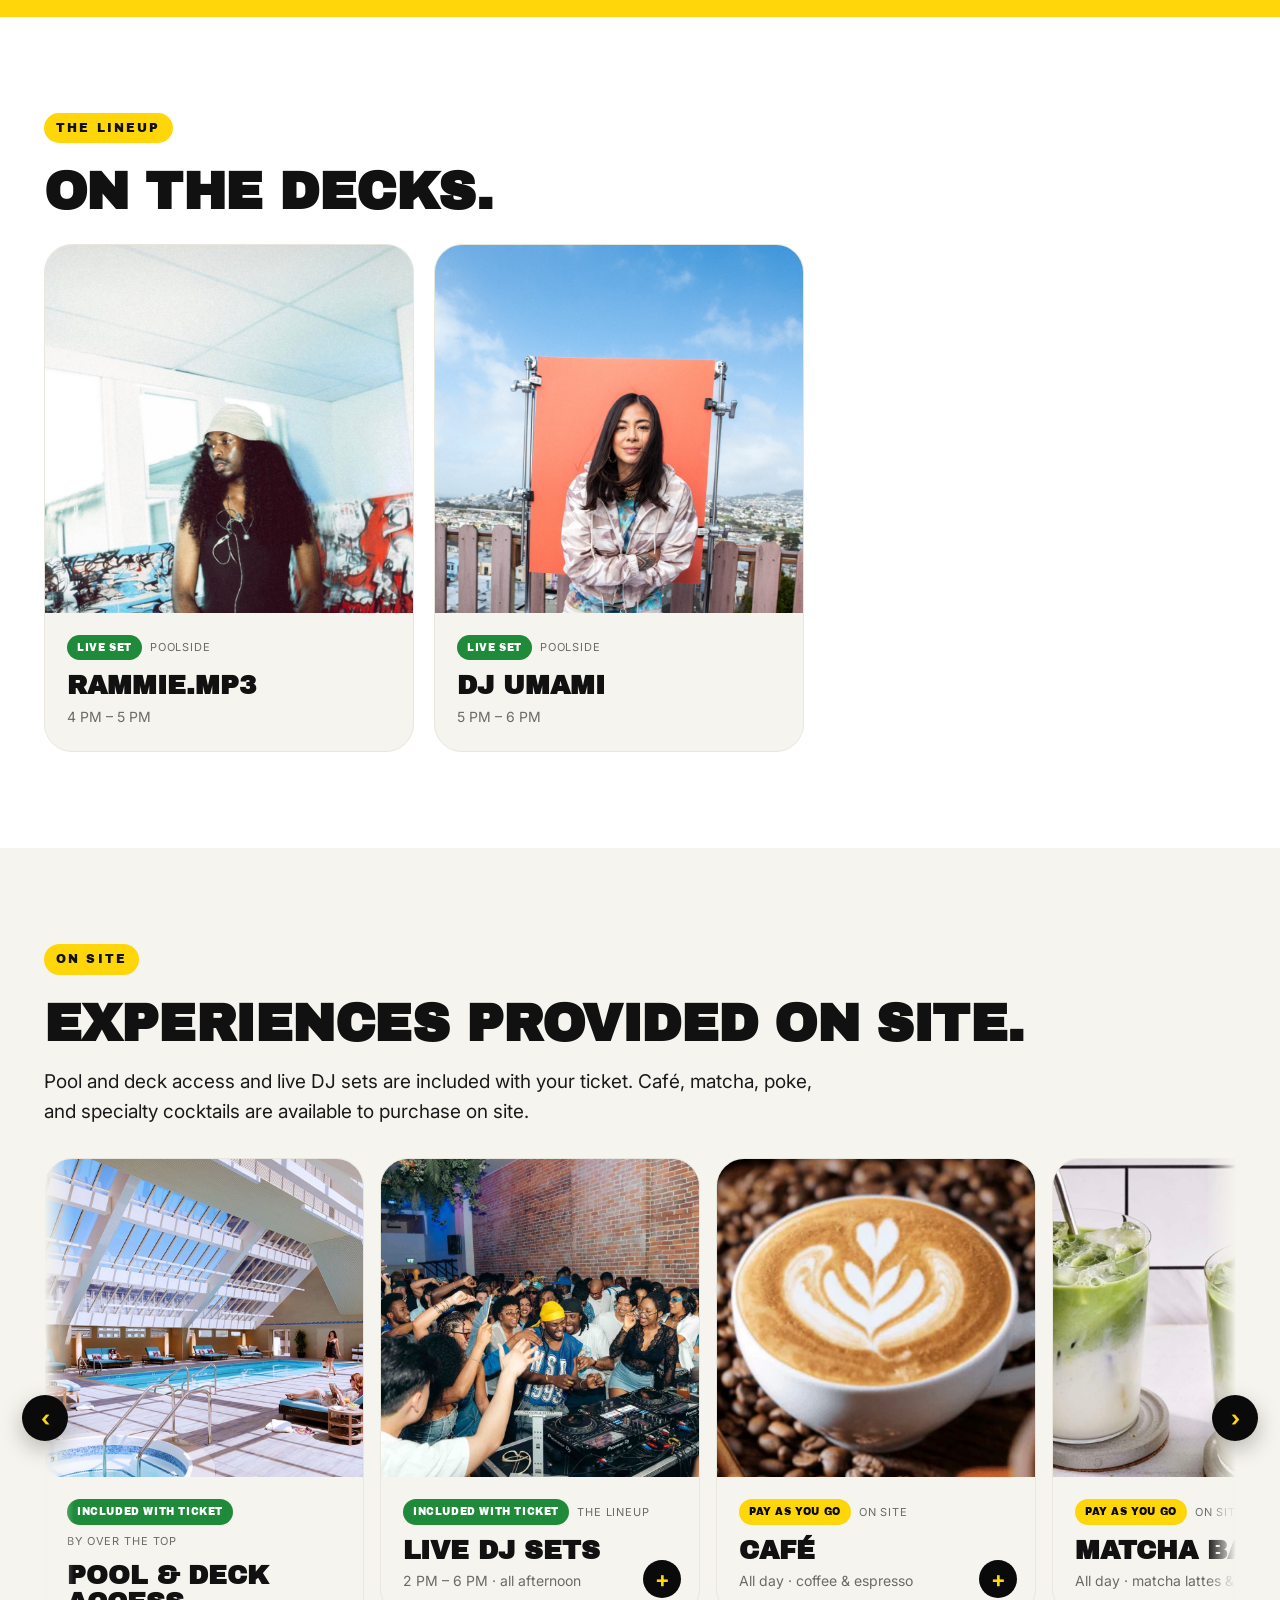
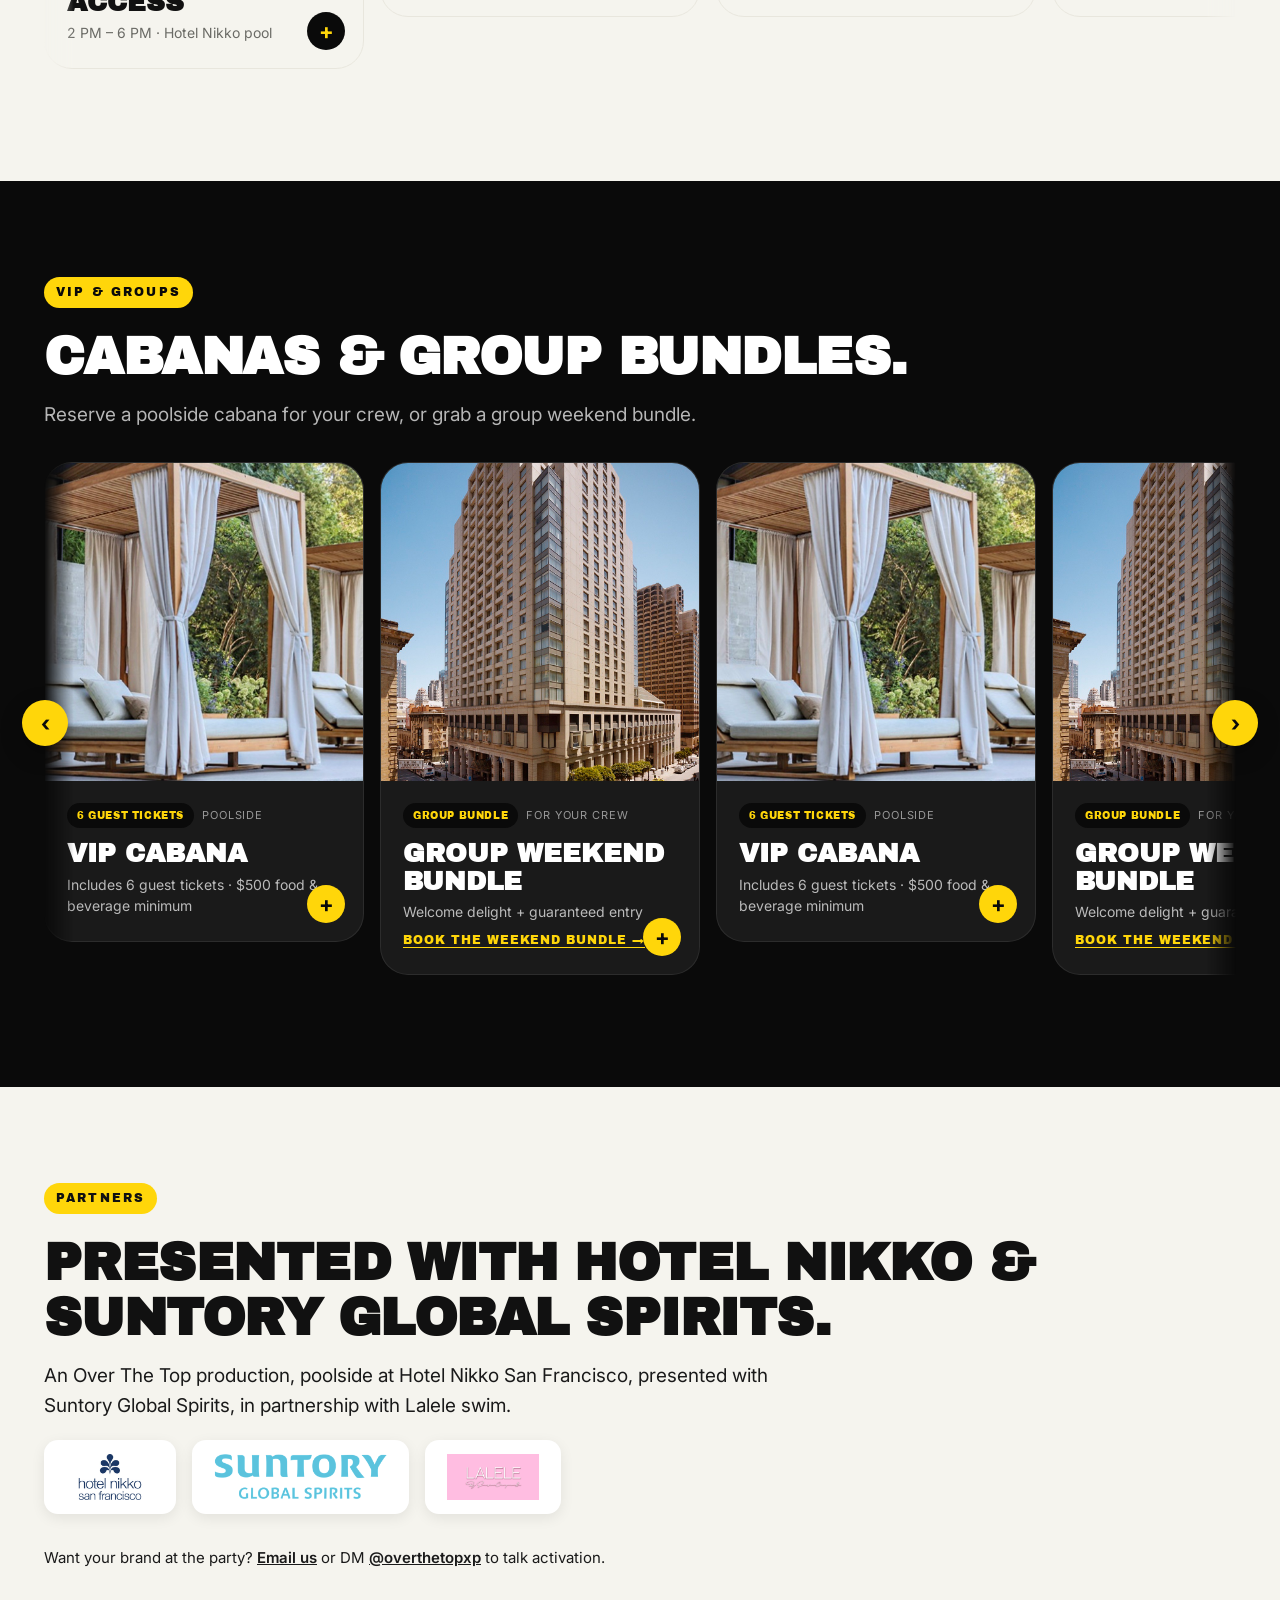
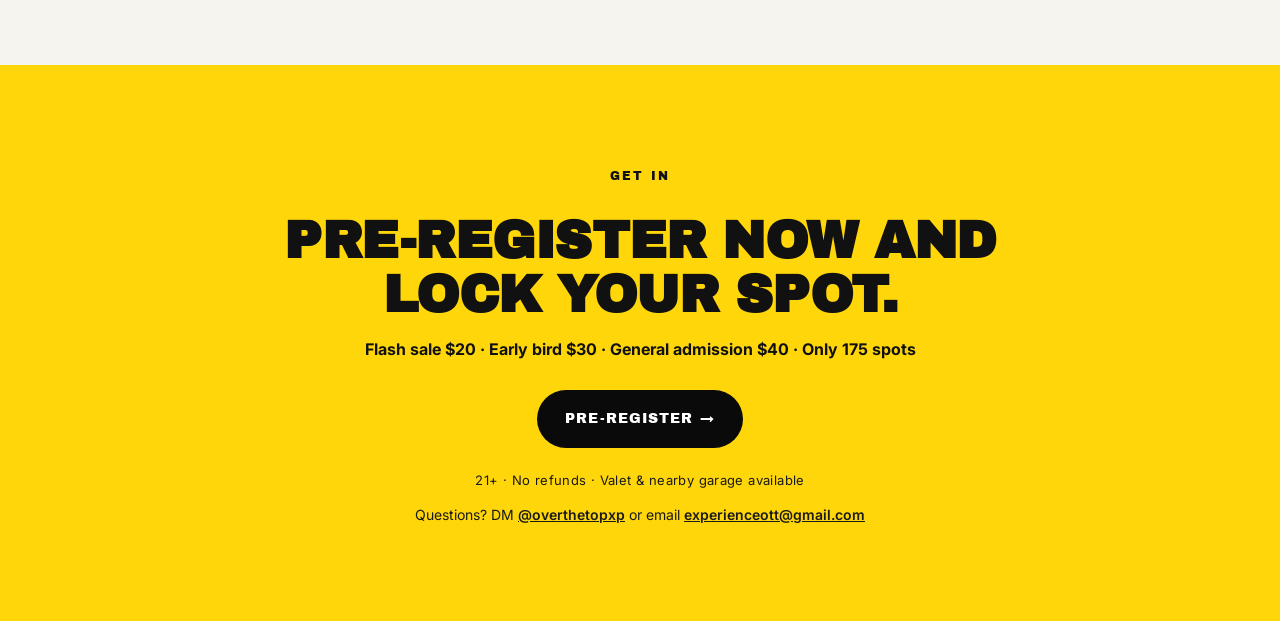
==== commit b387fdaa: "Add Suntory Global Spirits logo to Partners (between Hotel Nikko and Lalele)" ====
--- a/index.html
+++ b/index.html
@@ -372,6 +372,7 @@
 
     <div class="partner-logos">
       <span class="partner-logo"><img src="logos/hotel-nikko.jpg" alt="Hotel Nikko San Francisco" /></span>
+      <span class="partner-logo"><img src="logos/suntory.png" alt="Suntory Global Spirits" /></span>
       <span class="partner-logo"><img src="logos/lalele.png" alt="Lalele swim" /></span>
     </div>
 
--- a/styles.css
+++ b/styles.css
@@ -71,14 +71,6 @@
   letter-spacing: -0.01em;
   margin: 0 0 28px;
   text-transform: uppercase;
-}
-/* Vision headline: lighter, sentence-case treatment */
-#vision .h2 {
-  font-family: var(--body);
-  font-weight: 600;
-  text-transform: none;
-  line-height: 1.12;
-  letter-spacing: -0.015em;
 }
 .h2--light { color: var(--white); }
 
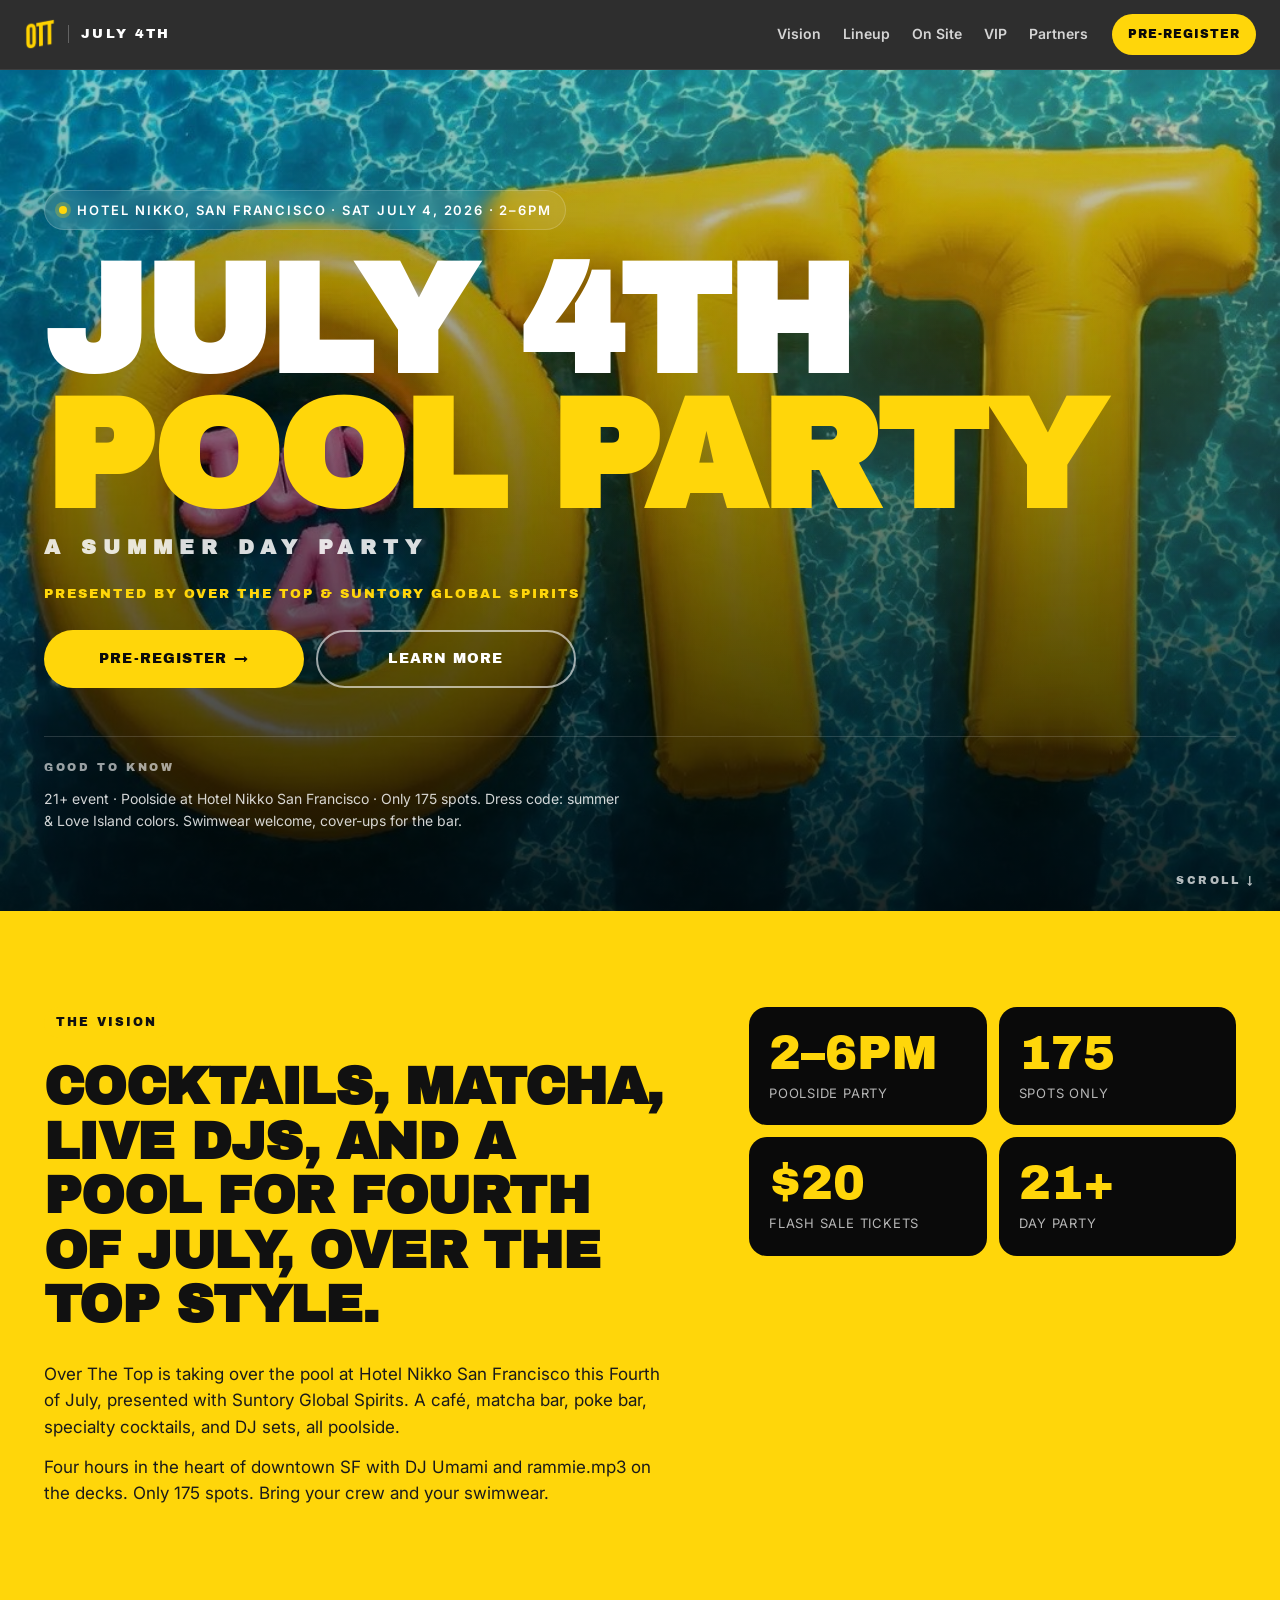
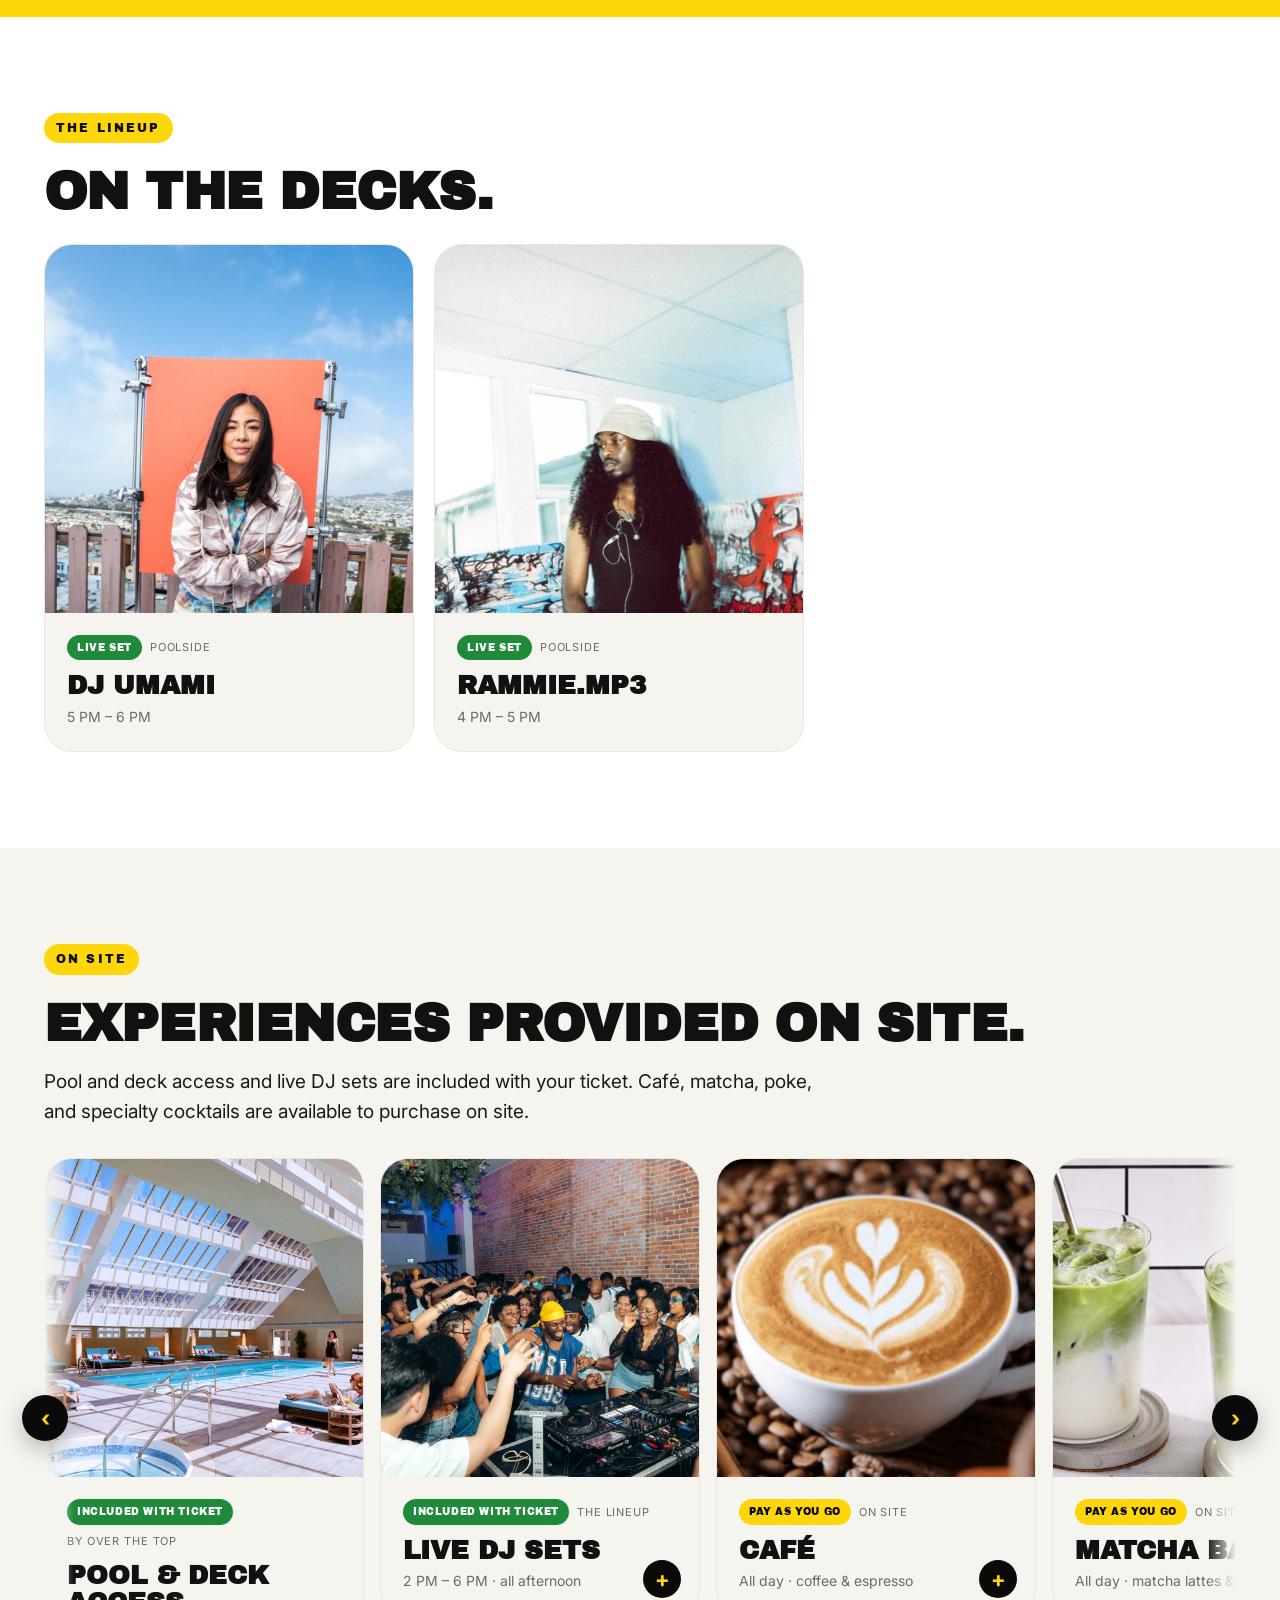
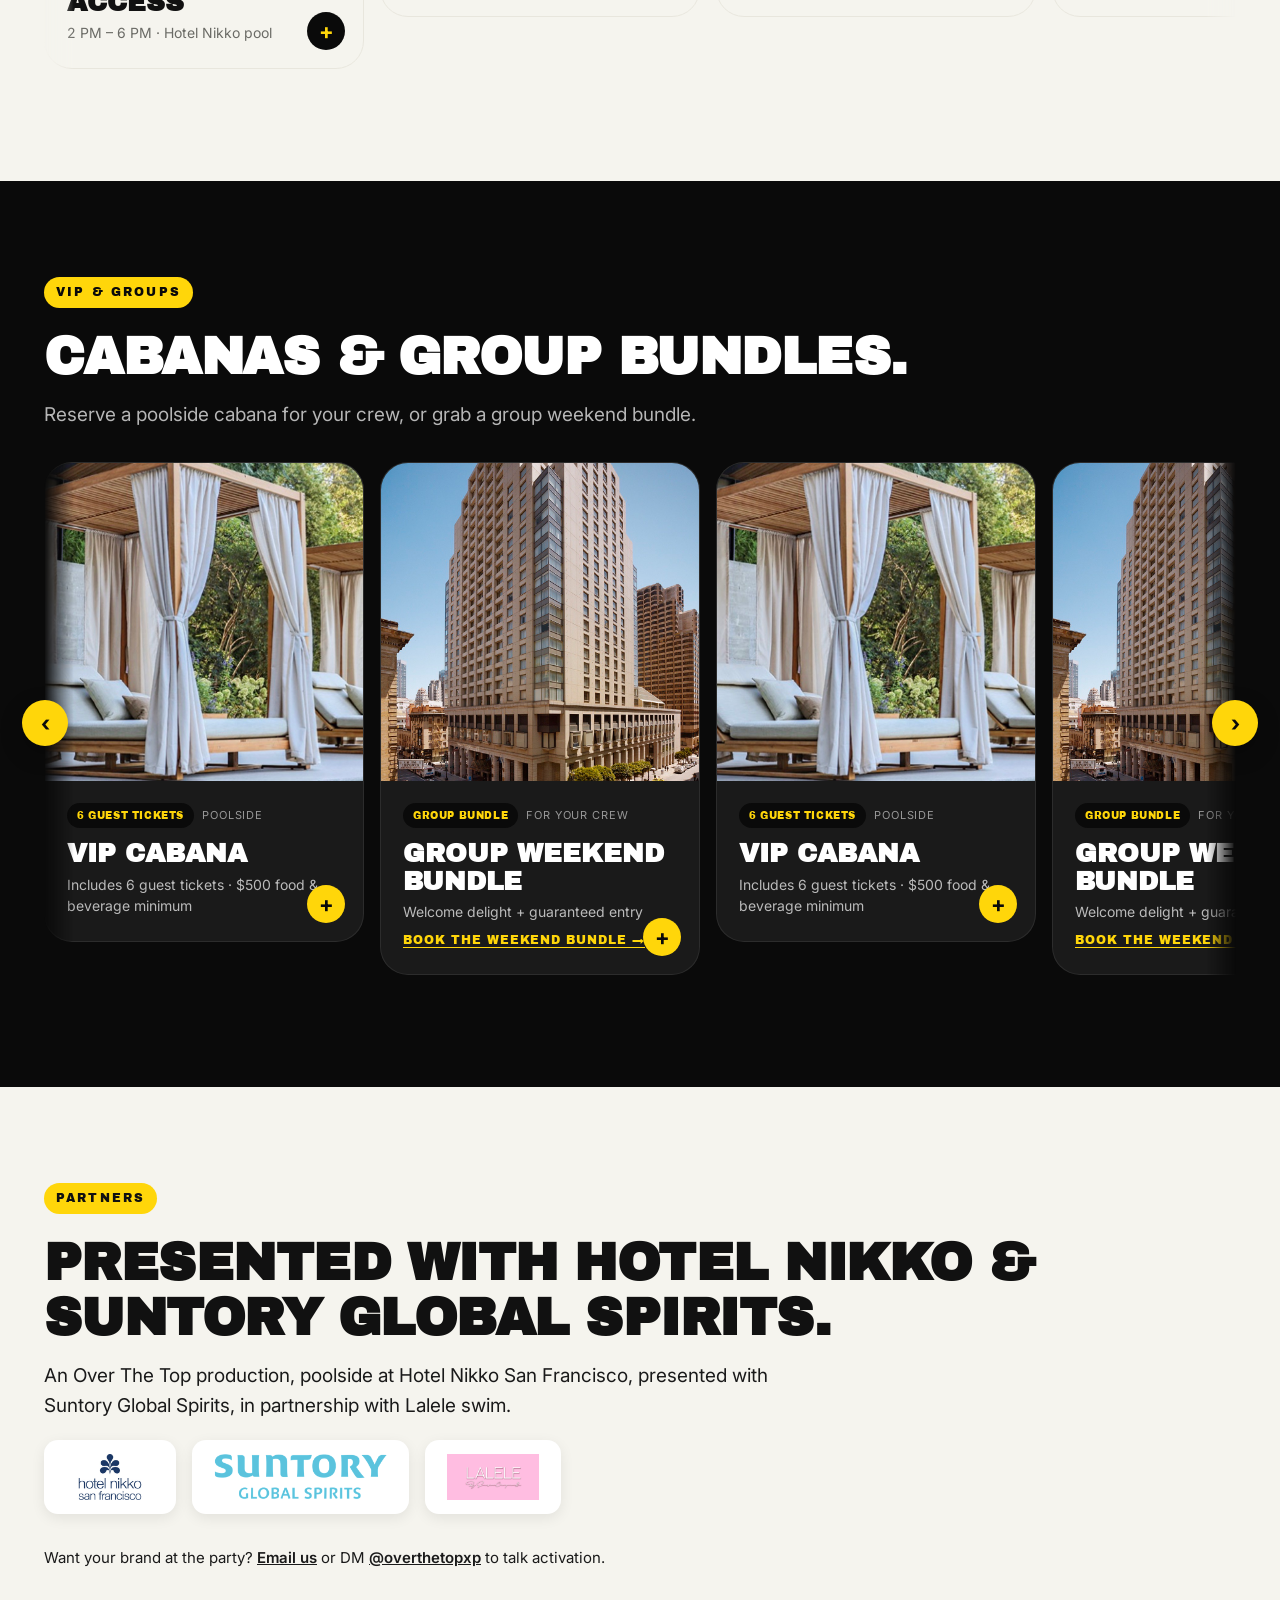
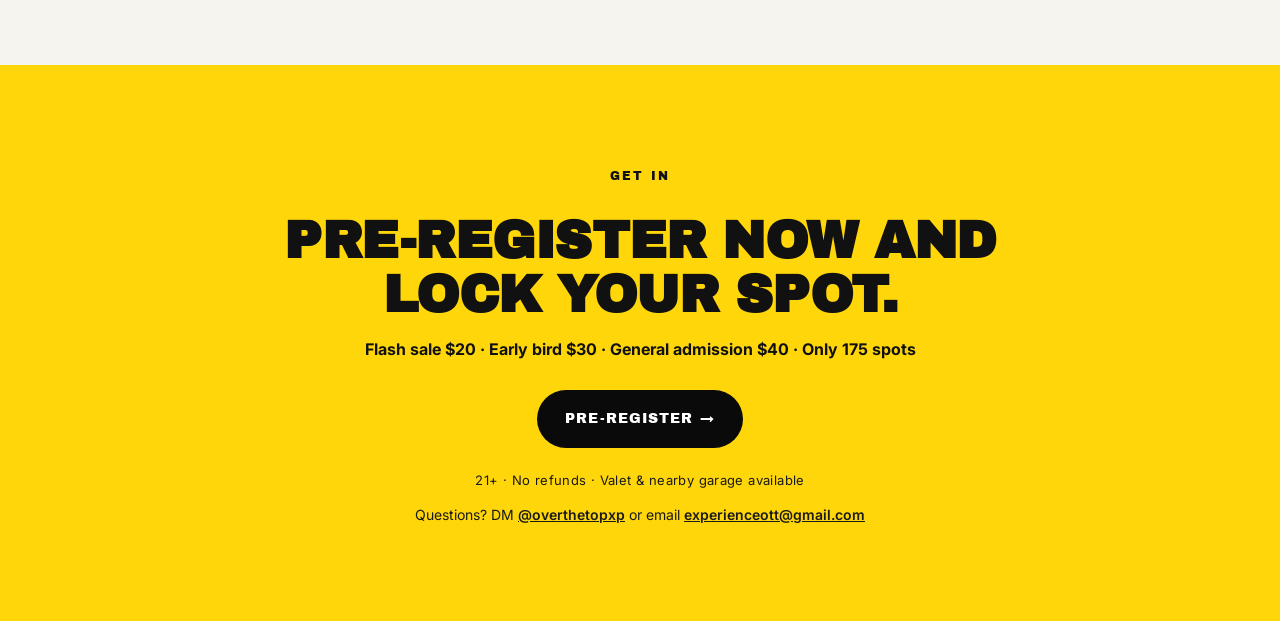
==== commit 616df5ce: "Lineup: show DJ Umami first, rammie.mp3 second" ====
--- a/index.html
+++ b/index.html
@@ -126,6 +126,18 @@
     <div class="lineup-grid">
 
       <article class="card card--dj">
+        <img class="card__img" src="images/umami.jpg" alt="DJ Umami" />
+        <div class="card__body">
+          <div class="card__access-row">
+            <span class="card__access card__access--free">Live set</span>
+            <span class="card__attr">poolside</span>
+          </div>
+          <h3 class="card__title">DJ Umami</h3>
+          <p class="card__sub">5 PM &ndash; 6 PM</p>
+        </div>
+      </article>
+
+      <article class="card card--dj">
         <img class="card__img" src="images/rammie.jpg" alt="rammie.mp3" />
         <div class="card__body">
           <div class="card__access-row">
@@ -134,18 +146,6 @@
           </div>
           <h3 class="card__title">rammie.mp3</h3>
           <p class="card__sub">4 PM &ndash; 5 PM</p>
-        </div>
-      </article>
-
-      <article class="card card--dj">
-        <img class="card__img" src="images/umami.jpg" alt="DJ Umami" />
-        <div class="card__body">
-          <div class="card__access-row">
-            <span class="card__access card__access--free">Live set</span>
-            <span class="card__attr">poolside</span>
-          </div>
-          <h3 class="card__title">DJ Umami</h3>
-          <p class="card__sub">5 PM &ndash; 6 PM</p>
         </div>
       </article>
 
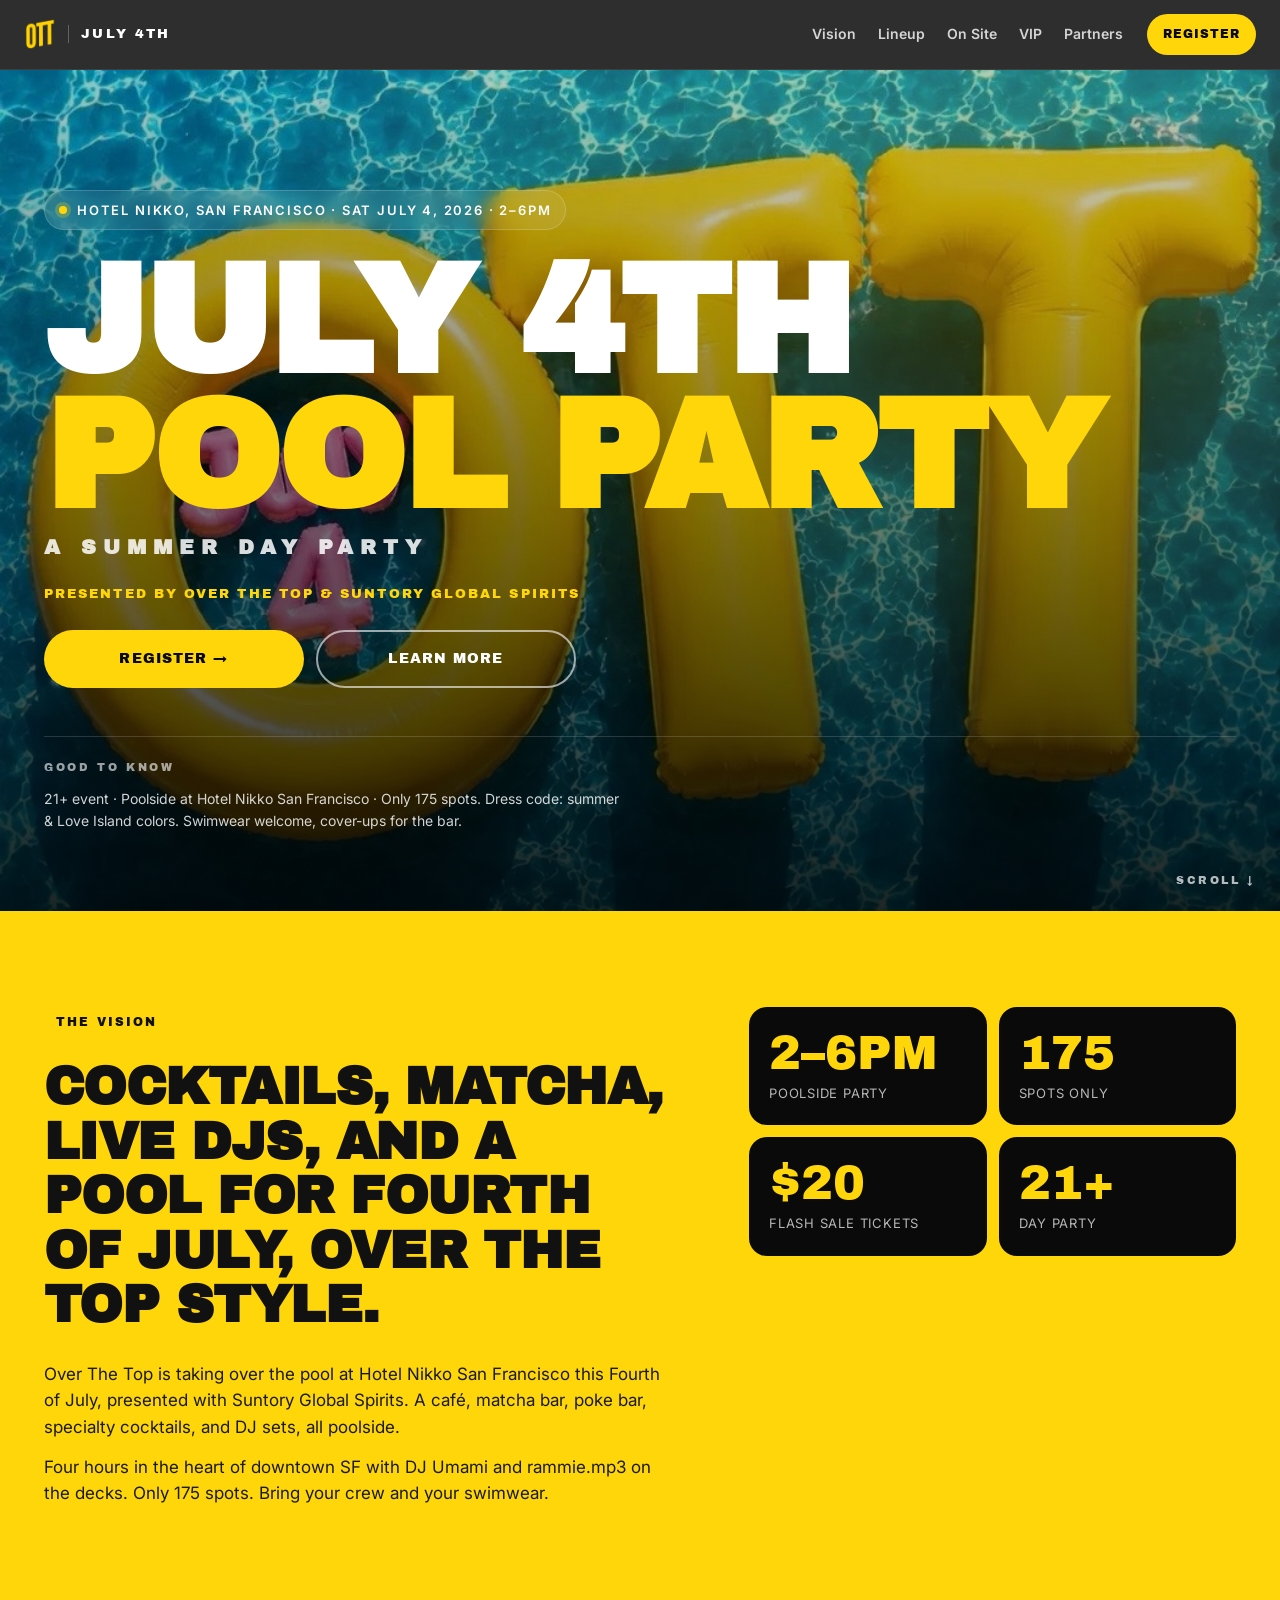
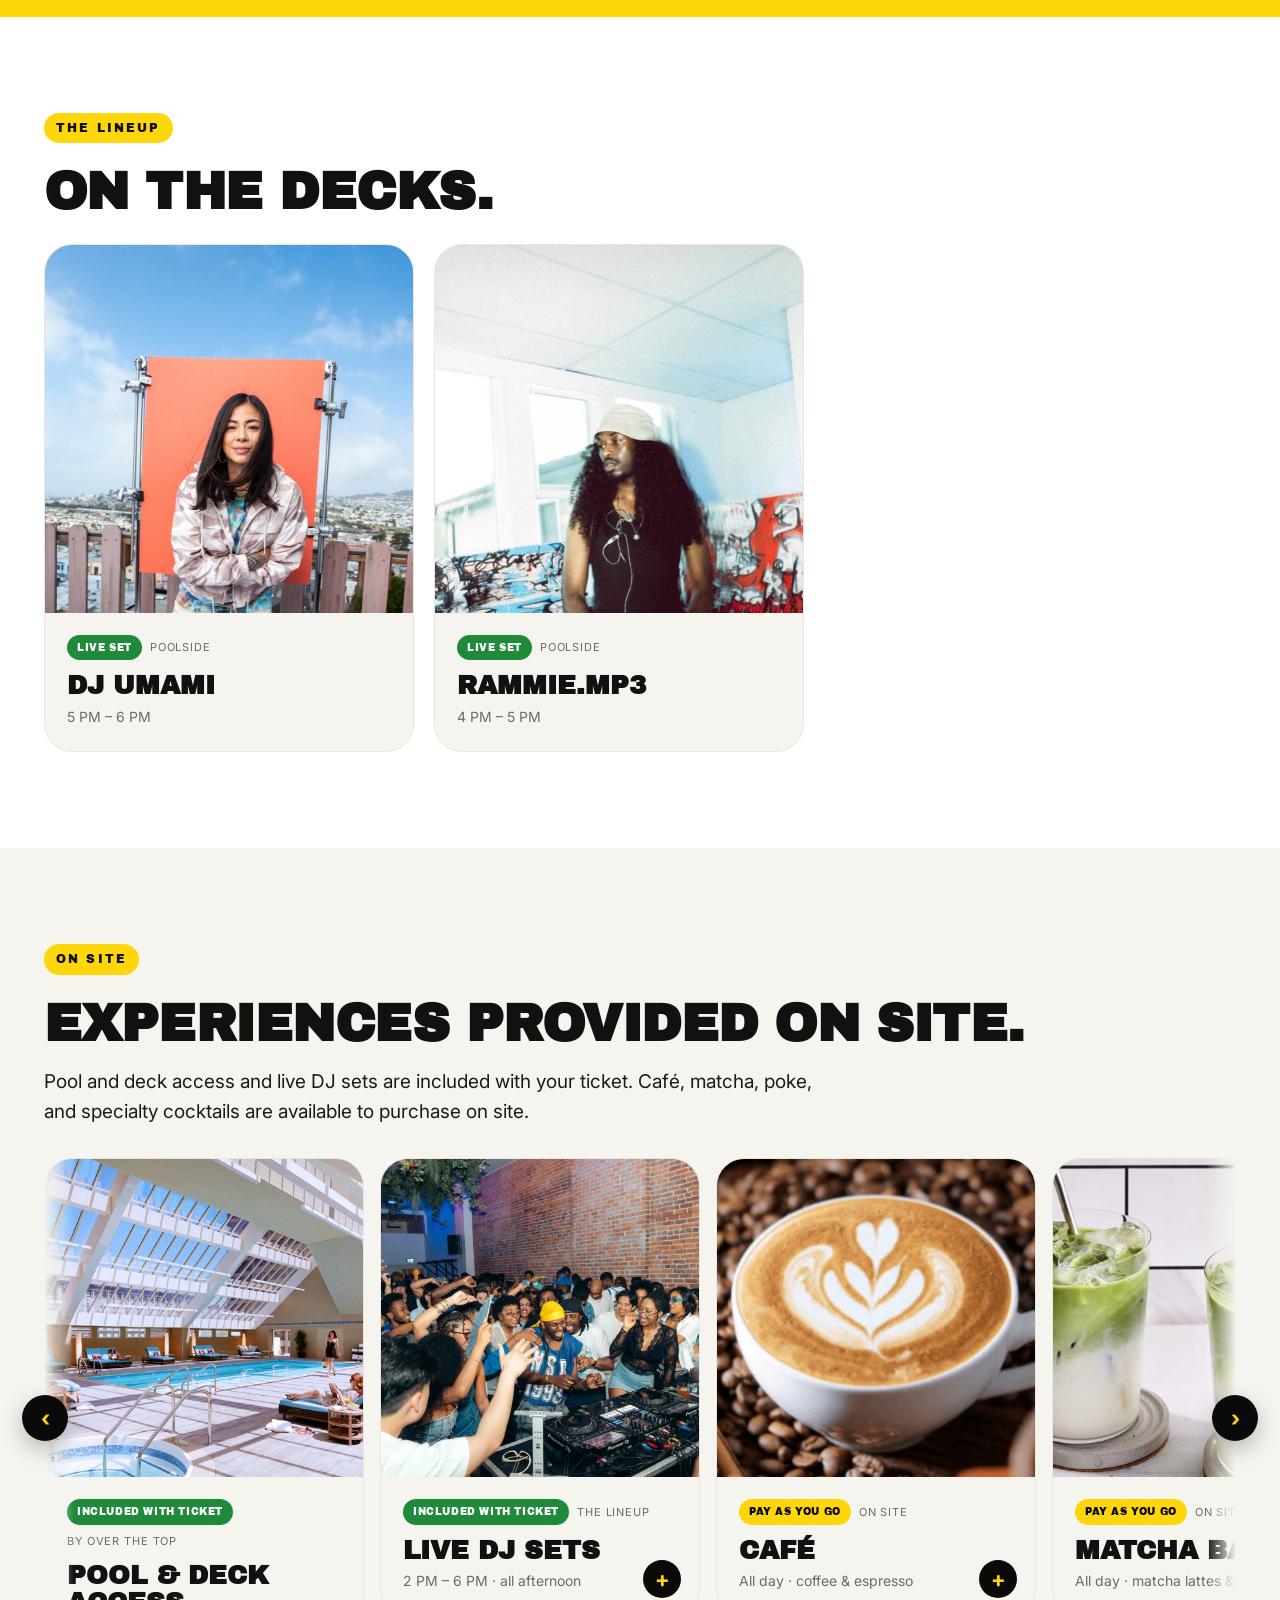
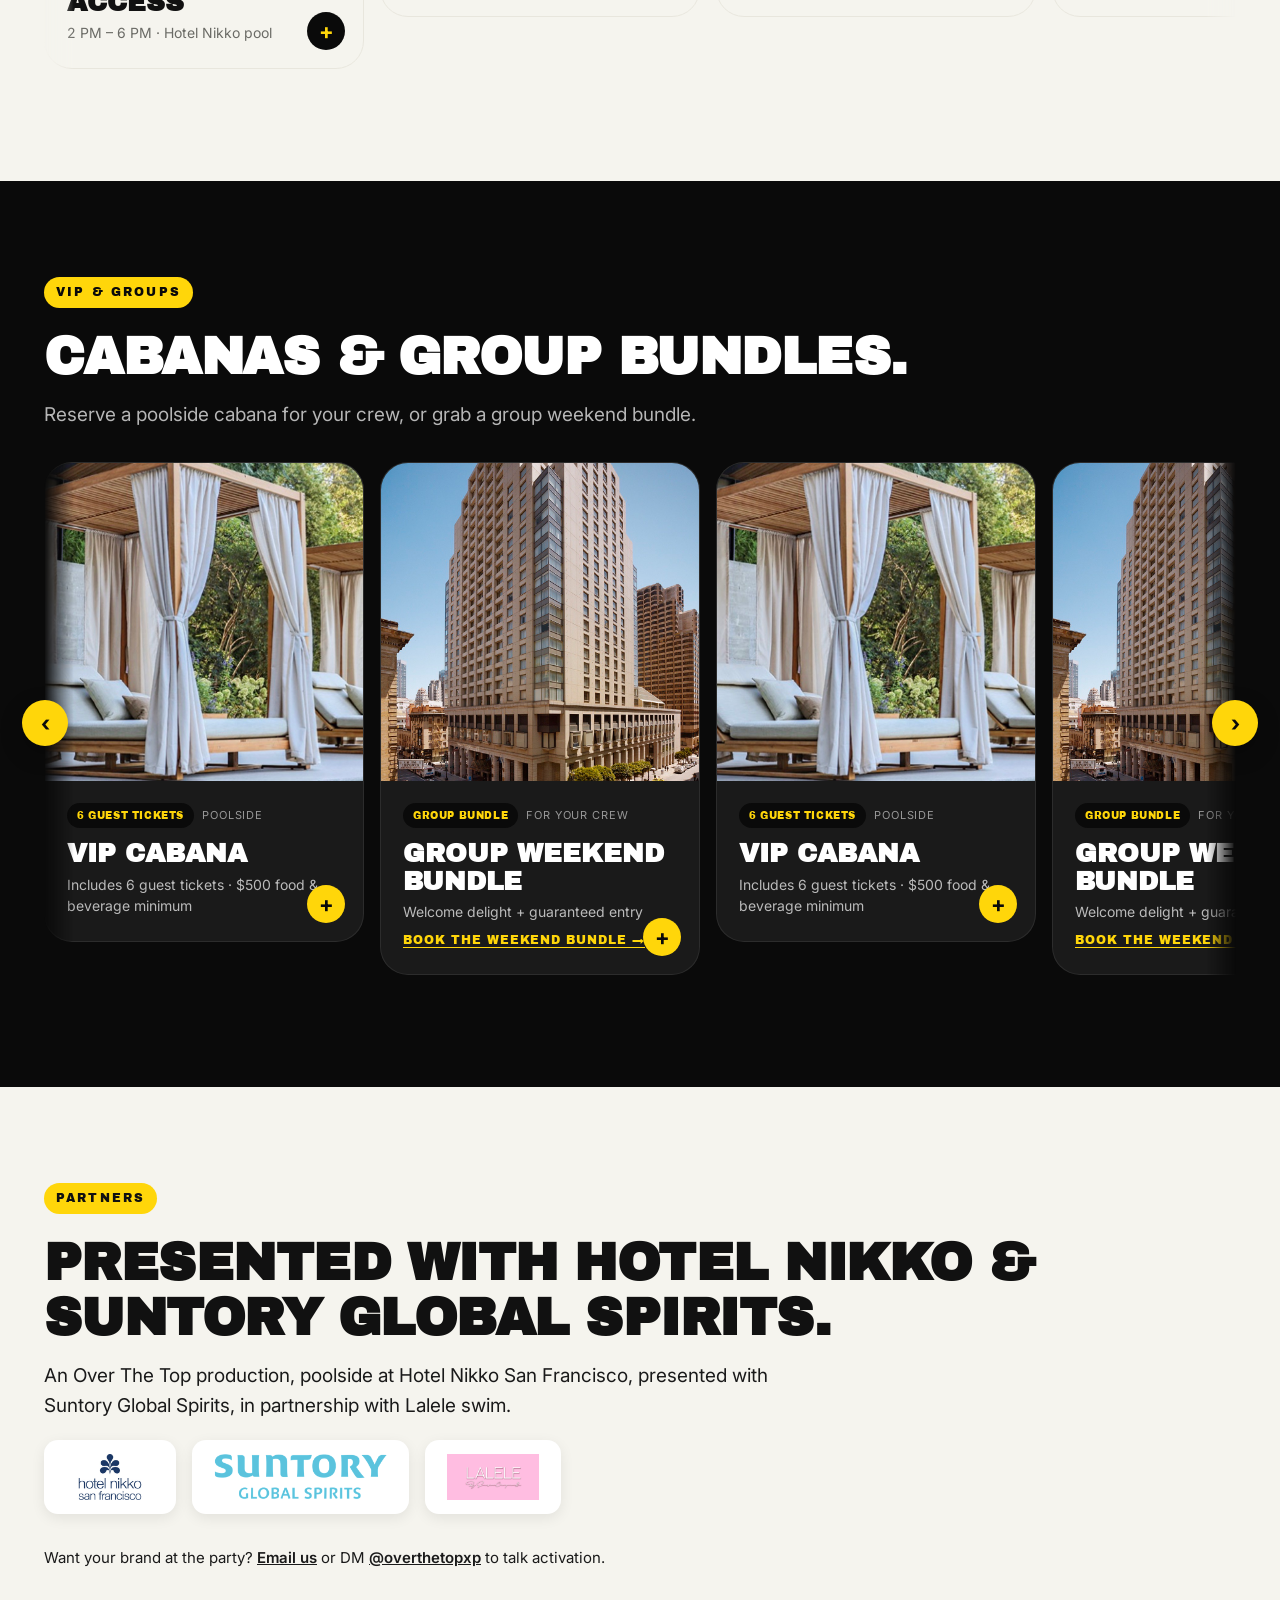
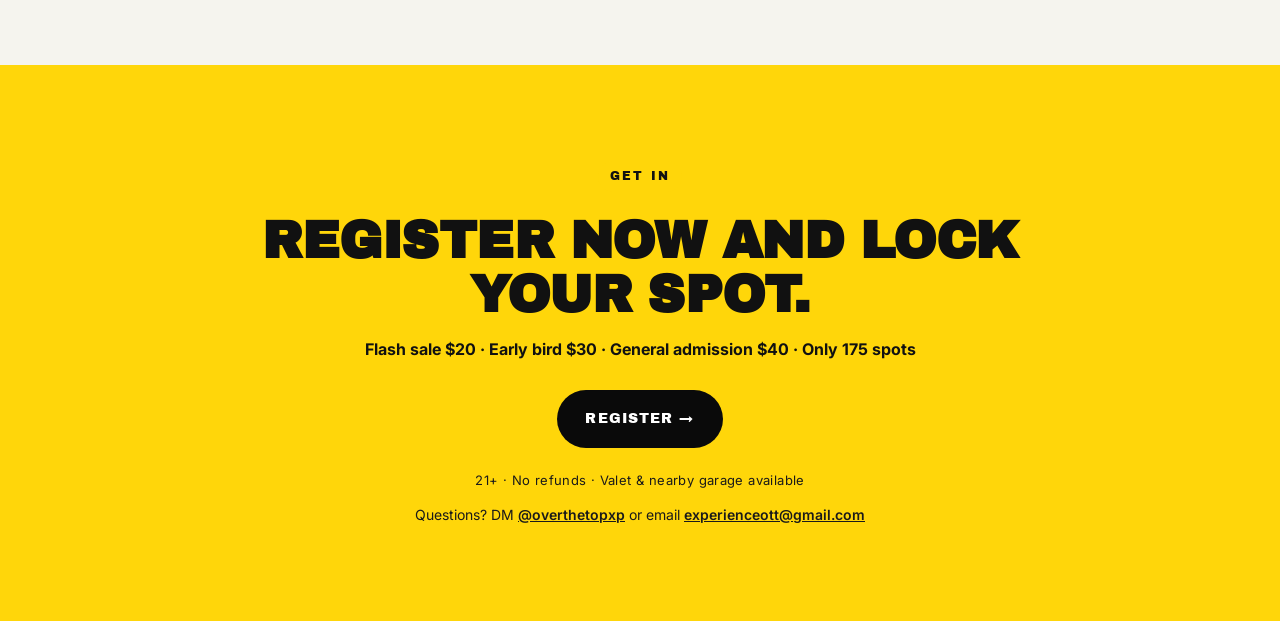
==== commit a40ba846: "Rename Pre-Register CTAs to Register (buttons, heading, meta, widget buttonText)" ====
--- a/index.html
+++ b/index.html
@@ -5,7 +5,7 @@
 <meta name="viewport" content="width=device-width, initial-scale=1, viewport-fit=cover" />
 <meta name="theme-color" content="#FFD60A" />
 <title>July 4th Pool Party · Sat July 4, 2026 · Hotel Nikko, San Francisco</title>
-<meta name="description" content="Over The Top's July 4th Pool Party at Hotel Nikko San Francisco. Saturday, July 4, 2026, 2PM-6PM. Pool, café, matcha bar, poke bar, specialty cocktails, and DJ sets. 21+. Only 175 spots. Pre-register now." />
+<meta name="description" content="Over The Top's July 4th Pool Party at Hotel Nikko San Francisco. Saturday, July 4, 2026, 2PM-6PM. Pool, café, matcha bar, poke bar, specialty cocktails, and DJ sets. 21+. Only 175 spots. Register now." />
 
 <meta property="og:title" content="July 4th Pool Party · Sat July 4, 2026 · Hotel Nikko SF" />
 <meta property="og:description" content="Over The Top takes over the pool at Hotel Nikko San Francisco. Pool, café, matcha bar, poke bar, specialty cocktails, and DJ sets. Saturday, July 4, 2026, 2PM-6PM. 21+. Only 175 spots." />
@@ -52,9 +52,9 @@
     <a href="#partners">Partners</a>
   </nav>
   <span class="rsvp-trigger rsvp-trigger--sm">
-    <a class="btn btn--small btn--yellow" data-register href="https://sweatpals.com/event/4th-of-july-pool-party" tabindex="-1" aria-hidden="true">Pre-Register</a>
-    <iframe class="rsvp-trigger__frame" title="Pre-Register"
-            src="https://sweatpals.com/embed/4th-of-july-pool-party/buy-ticket?priceTierId=48515bac-a7c0-4e96-8b7e-aa19247d13ba&size=md&colorHex=FFD60A&fontFamily=Inter&buttonText=Pre-Register&loader=false"></iframe>
+    <a class="btn btn--small btn--yellow" data-register href="https://sweatpals.com/event/4th-of-july-pool-party" tabindex="-1" aria-hidden="true">Register</a>
+    <iframe class="rsvp-trigger__frame" title="Register"
+            src="https://sweatpals.com/embed/4th-of-july-pool-party/buy-ticket?priceTierId=48515bac-a7c0-4e96-8b7e-aa19247d13ba&size=md&colorHex=FFD60A&fontFamily=Inter&buttonText=Register&loader=false"></iframe>
   </span>
 </header>
 
@@ -74,9 +74,9 @@
     <p style="font-family:var(--display); font-size:13px; letter-spacing:.16em; text-transform:uppercase; color:var(--yellow); margin:0 0 26px;">Presented by Over The Top &amp; Suntory Global Spirits</p>
     <div class="hero__ctas">
       <span class="rsvp-trigger rsvp-trigger--lg">
-        <a class="btn btn--yellow btn--lg" data-register href="https://sweatpals.com/event/4th-of-july-pool-party" tabindex="-1" aria-hidden="true">Pre-Register →</a>
-        <iframe class="rsvp-trigger__frame" title="Pre-Register"
-                src="https://sweatpals.com/embed/4th-of-july-pool-party/buy-ticket?priceTierId=48515bac-a7c0-4e96-8b7e-aa19247d13ba&size=lg&colorHex=FFD60A&fontFamily=Inter&buttonText=Pre-Register&loader=false"></iframe>
+        <a class="btn btn--yellow btn--lg" data-register href="https://sweatpals.com/event/4th-of-july-pool-party" tabindex="-1" aria-hidden="true">Register →</a>
+        <iframe class="rsvp-trigger__frame" title="Register"
+                src="https://sweatpals.com/embed/4th-of-july-pool-party/buy-ticket?priceTierId=48515bac-a7c0-4e96-8b7e-aa19247d13ba&size=lg&colorHex=FFD60A&fontFamily=Inter&buttonText=Register&loader=false"></iframe>
       </span>
       <a class="btn btn--ghost btn--lg" href="#vision">Learn more</a>
     </div>
@@ -413,15 +413,15 @@
 <section class="band band--yellow" id="register">
   <div class="container container--narrow text-center">
     <span class="kicker">Get in</span>
-    <h2 class="h2" style="margin-bottom:14px;">Pre-register now and lock your spot.</h2>
+    <h2 class="h2" style="margin-bottom:14px;">Register now and lock your spot.</h2>
     <p style="margin:0 0 28px; font-weight:700; color:var(--ink);">
       Flash sale $20 · Early bird $30 · General admission $40 · Only 175 spots
     </p>
     <div class="cta-row">
       <span class="rsvp-trigger rsvp-trigger--lg">
-        <a class="btn btn--black btn--lg" data-register href="https://sweatpals.com/event/4th-of-july-pool-party" tabindex="-1" aria-hidden="true">Pre-Register →</a>
-        <iframe class="rsvp-trigger__frame" title="Pre-Register"
-                src="https://sweatpals.com/embed/4th-of-july-pool-party/buy-ticket?priceTierId=48515bac-a7c0-4e96-8b7e-aa19247d13ba&size=lg&colorHex=000000&fontFamily=Inter&buttonText=Pre-Register&loader=false"></iframe>
+        <a class="btn btn--black btn--lg" data-register href="https://sweatpals.com/event/4th-of-july-pool-party" tabindex="-1" aria-hidden="true">Register →</a>
+        <iframe class="rsvp-trigger__frame" title="Register"
+                src="https://sweatpals.com/embed/4th-of-july-pool-party/buy-ticket?priceTierId=48515bac-a7c0-4e96-8b7e-aa19247d13ba&size=lg&colorHex=000000&fontFamily=Inter&buttonText=Register&loader=false"></iframe>
       </span>
     </div>
     <p style="margin:22px 0 0; font-size:13px; color:var(--ink-2); letter-spacing:.03em;">
@@ -435,7 +435,7 @@
 </section>
 
 <script src="script.js"></script>
-<!-- Sweatpals Pre-Register / waitlist checkout overlay (opens the sign-up modal on Pre-Register clicks) -->
+<!-- Sweatpals Register / waitlist checkout overlay (opens the sign-up modal on Register clicks) -->
 <script src="https://sweatpals.com/static/embed/event/checkout/script.js?enableAutoEmbed=false&eventAlias=4th-of-july-pool-party&colorHex=ffffff&fontFamily=Poppins&priceTierId=48515bac-a7c0-4e96-8b7e-aa19247d13ba"></script>
 </body>
 </html>
